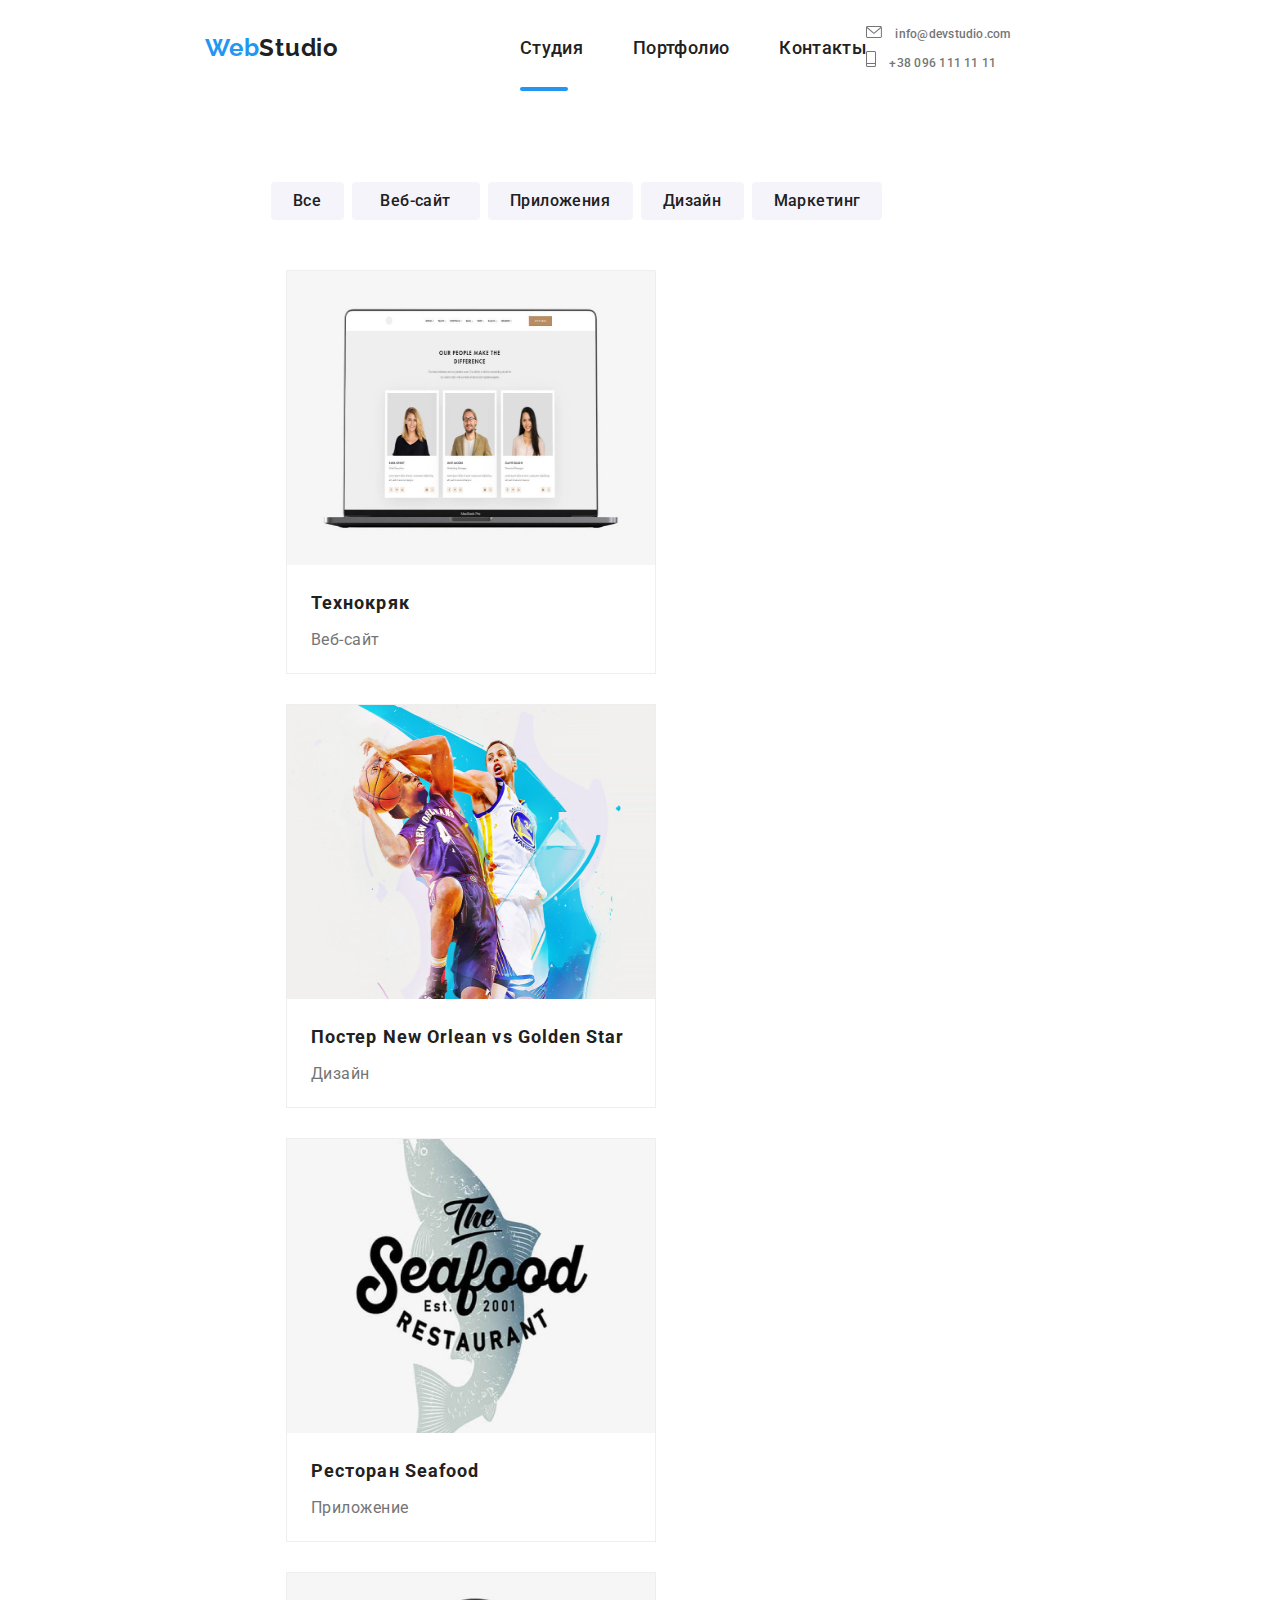
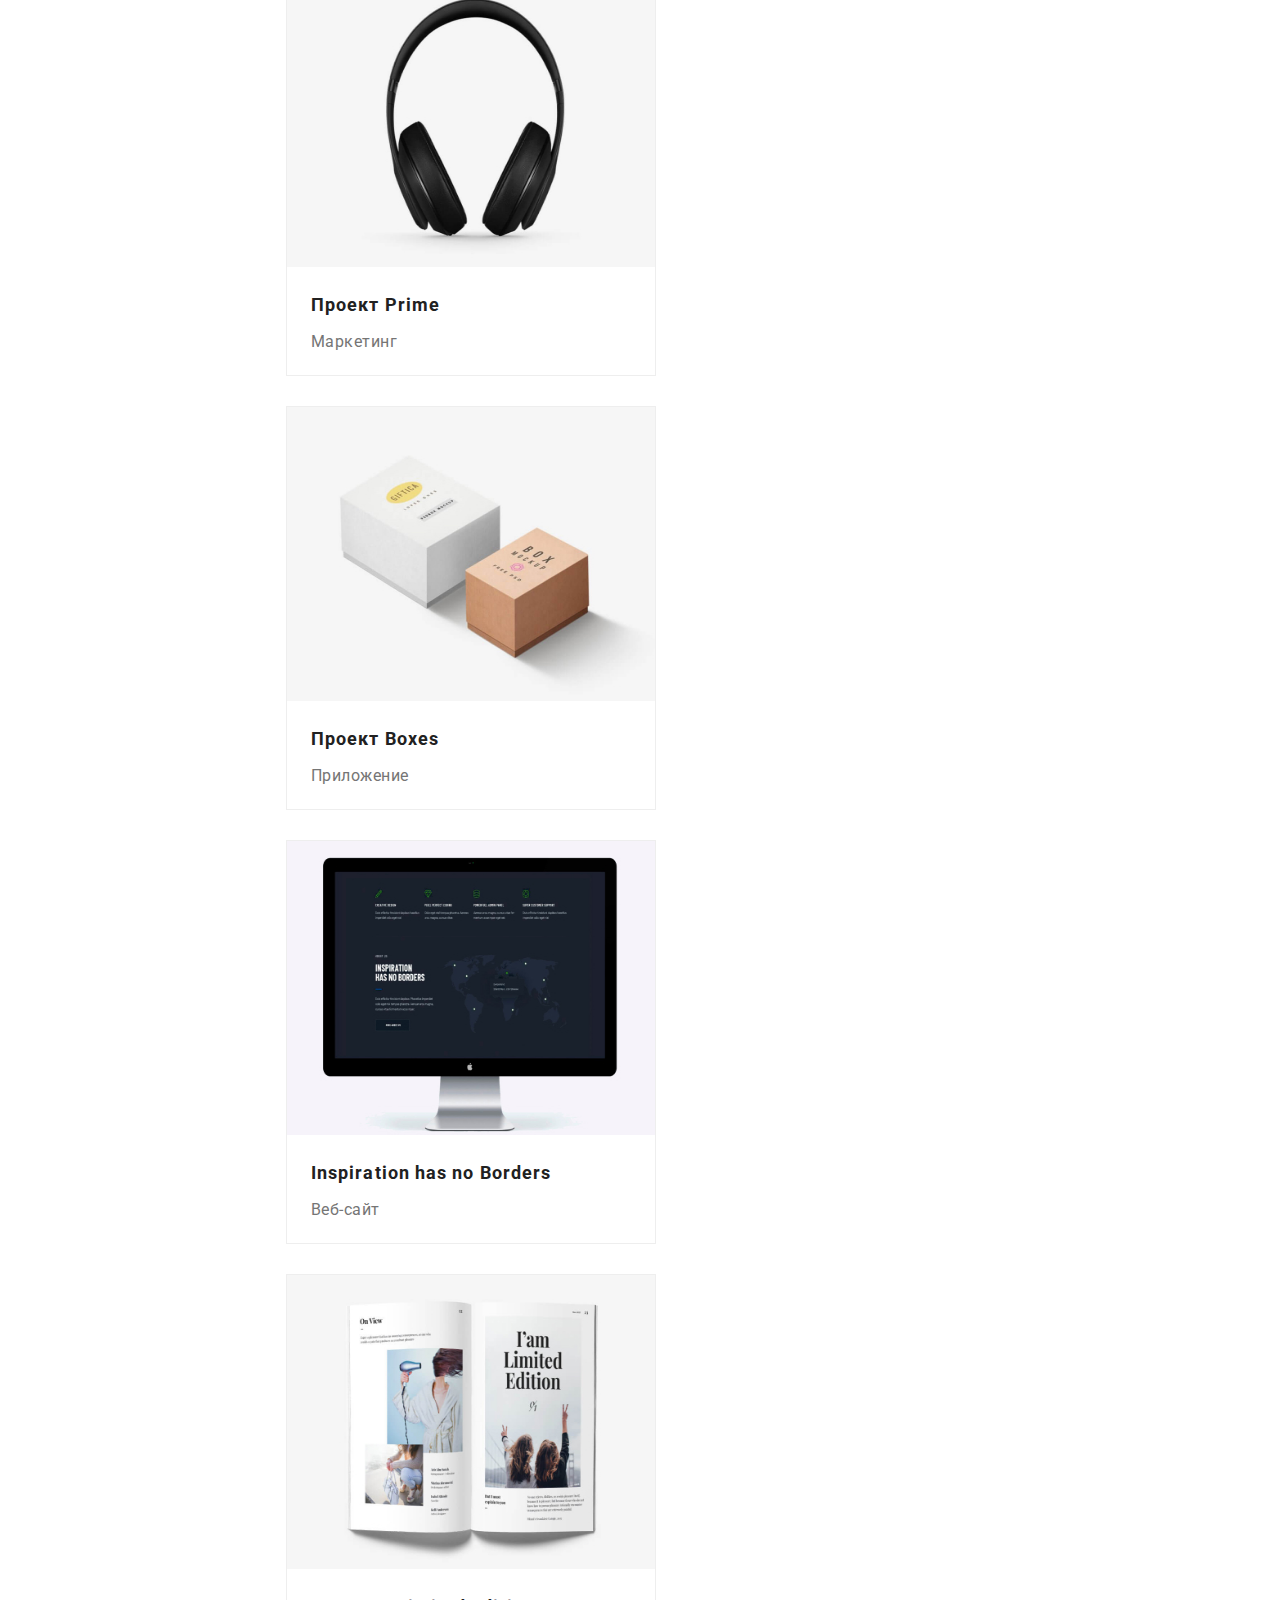
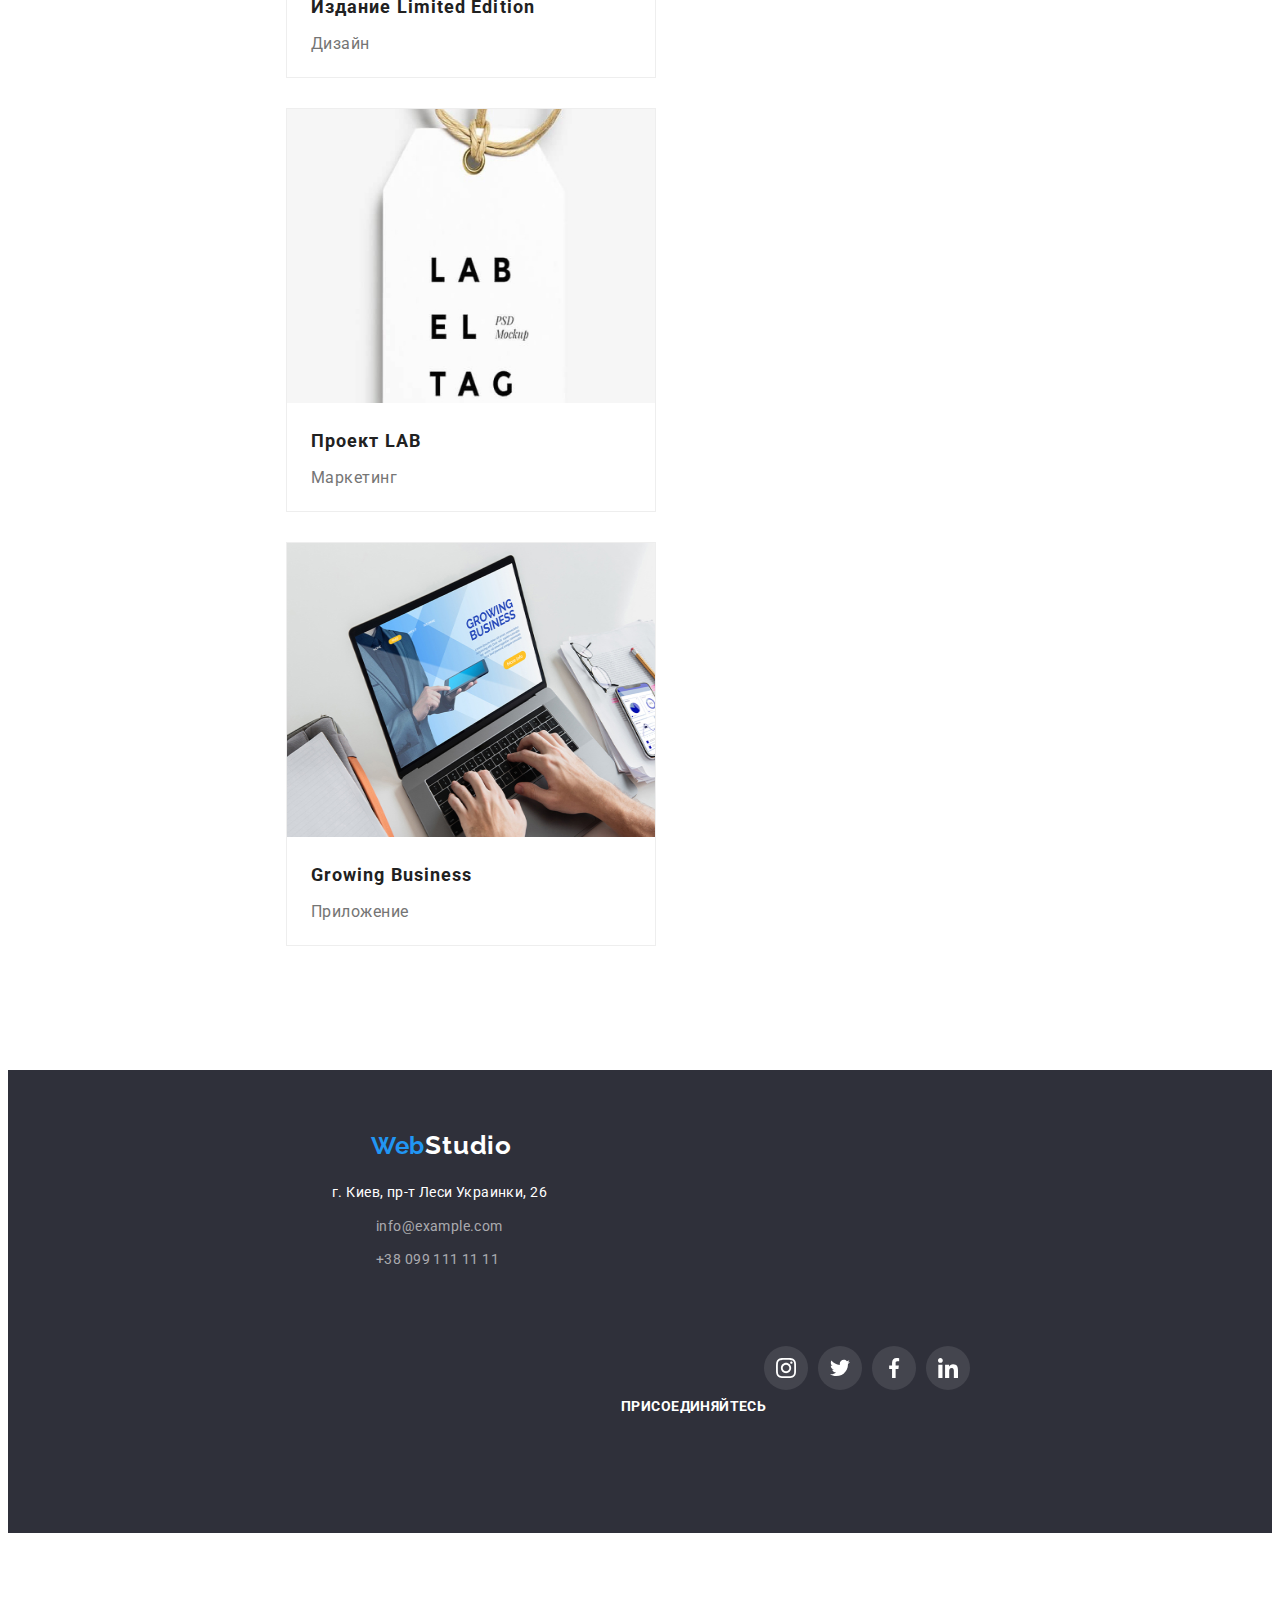
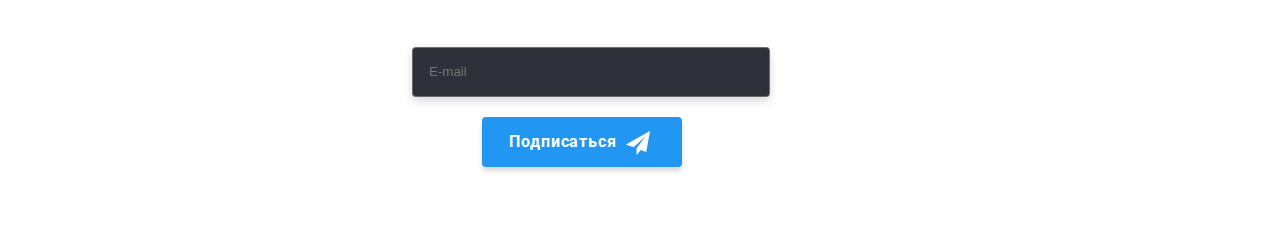
==== portfolio.html @ 917e3a29 "update" ====
<!DOCTYPE html>
<html lang="ru">

<head>
    <meta charset="UTF-8" />
    <meta name="viewport" content="width=device-width, initial-scale=1.0" />
    <link href="https://fonts.googleapis.com/css2?family=Raleway:wght@700&family=Roboto:wght@500&display=swap"
        rel="stylesheet" />
    <link rel="stylesheet" href="https://cdnjs.cloudflare.com/ajax/libs/modern-normalize/1.0.0/modern-normalize.min.css"
        integrity="sha512-ISS7cAi1PEhQ8jnbJpJZMd29NlhNj4AWYyLOSp2CE/CsHxTCu+r+t0D2yoJudVrd0/8fTVPUVDzY5Tvli75u/g=="
        crossorigin="anonymous" />
    <link rel="stylesheet" href="./sass/main.css" />
    <title>Portfolio</title>
</head>

<body>
   <header class="header">
        <div class="container">
            <nav class="navbar">

                
                    <button type="button"
                     class="menu-button"
                    aria-expanded="false"
                    aria-controls="menu-container"
                    data-menu-button>
                    <svg
                    width="40"
                    height="40"
                    aria-label="Переключатель мобильного меню">
               
                   
                        
                    
                        <use class="icon-cross" href='./img/svg/close-black.svg'></use>
                        <use class="icon-menu" href="./img/svg/burger.svg"></use>
                    </svg>
                    
                   
                </button>

                  <ul class="list webstudio">
                    <li class="item">
                        <a class="link-portfolio" href="index.html" lang="en"><span
                            class="webstudio-span">Web</span><span class="webstudio-span-studio">Studio</span></a>
                    </li>
                    
                </ul>

                <div class="menu-container" id="menu-container" data-menu>
                        <ul class="list portfolio-contacts">
                   
                       
                    
                    <li class="item"><a class="link-portfolio studio" href="">Студия</a></li>
                    <li class="item"><a class="link-portfolio portfolio-index" href="portfolio.html">Портфолио</a></li>
                    <li class="item"><a class="link-portfolio contact" href="">Контакты</a></li>
                   


                </ul>

                <ul class="list contacts">
                    <li class="item">
                       
                        <a class="link-mail" href="mailto:info@devstudio.com" lang="en">
                            <svg class="envelope">
                                <use href = "./img/svg/sprite.svg#envelope">
    
                                </use>
                            </svg>
                            info@devstudio.com</a>
                       
                       
                    </li>
                  
                    <li class="item">
                        
                        <a class="contacts-phone" href="tel:+380961111111">
                            <svg class="smartphone">
                                <use href = "./img/svg/sprite.svg#smartphone">
                                    </use>
                            </svg>
                            +38 096 111 11 11</a>
                        </li>
                </ul>
                </div>
               
               
                     
                
               
            </nav>
        </div>
    </header>
   

    <main>
   
            <ul class="list portfolio-buttons">
                <li class="button-item"><button class="button-items-all">Все</button></li>
                <li class="button-item"><button class="button-items-website">Веб-сайт</button></li>
                <li class="button-item"><button class="button-items-apps">Приложения</button></li>
                <li class="button-item"><button class="button-items-disign">Дизайн</button></li>
                <li class="button-item"><button class="button-items-marketing">Маркетинг</button></li>
            </ul>
      
        
        
   
<div class="card-container-portfolio">
    <div class="flex-container-portfolio">

<div class="card-portfolio">
    <div class="product-thumb">
         <img class="card-image-portfolio"
         srcset="./img/portfolio-img/mobile/450x294x1/img-24.jpg        480w,
                ./img/portfolio-img/mobile/450x294x2/img-25.jpg         480w,
                ./img/portfolio-img/tablet/354x294x1/img-32.jpg         768w,
                ./img/portfolio-img/tablet/354x294x2/img-33.jpg         768w,
                ./img/portfolio-img/desktop/370x294x1/img-24.jpg         1200w,
                ./img/portfolio-img/desktop/370x294x2/img-25.jpg         1200w,
                 "
                 src="img/portfolio-img/original/img-14.jpg"
         
                 alt="portfolio image"
                 sizes="(min-width:1200px) 15vw, (min-width:768px) 25vw,
                                   (min-width:480px) 50vw, 100vw" />

         <div class="transition-text">
             <p>
                 Технокряк это современная площадка распространения коронавируса. Компании используют эту платформу для цифрового шпионажа и атак на защищённые сервера конкурентов.
             </p>
         </div>
         </div>
    <div class="card-content-portfolio">
        <h3 class="features-title">Технокряк</h3>
        <p class="card-text" style="margin: 0;">Веб-сайт</p>
    </div>
    
    
   
</div>

<div class="card-portfolio">
    <div class="product-thumb">
        <img class="card-image-portfolio"
         srcset="./img/portfolio-img/mobile/450x294x1/img-26.jpg        480w,
                ./img/portfolio-img/mobile/450x294x2/img-27.jpg         480w,
                ./img/portfolio-img/tablet/354x294x1/img-34.jpg         768w,
                ./img/portfolio-img/tablet/354x294x2/img-35.jpg         768w,
                ./img/portfolio-img/desktop/370x294x1/img-26.jpg         1200w,
                ./img/portfolio-img/desktop/370x294x2/img-27.jpg         1200w,
                 "
                 src="img/portfolio-img/original/img-15.jpg"
         
                 alt="portfolio image"
                 sizes="(min-width:1200px) 15vw, (min-width:768px) 25vw,
                                   (min-width:480px) 50vw, 100vw" />

         <div class="transition-text">
             <p>
                 Технокряк это современная площадка распространения коронавируса. Компании используют эту платформу для цифрового шпионажа и атак на защищённые сервера конкурентов.
             </p>
         </div>
         </div>
    <div class="card-content-portfolio">
       
        <h3 class="features-title">Постер New Orlean vs Golden Star</h3>
        <p class="card-text" style="margin: 0;">Дизайн</p>
    </div>
    
</div>

<div class="card-portfolio">
     <div class="product-thumb">
         <img class="card-image-portfolio"
         srcset="./img/portfolio-img/mobile/450x294x1/img-28.jpg        480w,
                ./img/portfolio-img/mobile/450x294x2/img-29.jpg         480w,
                ./img/portfolio-img/tablet/354x294x1/img-36.jpg         768w,
                ./img/portfolio-img/tablet/354x294x2/img-37.jpg         768w,
                ./img/portfolio-img/desktop/370x294x1/img-28.jpg         1200w,
                ./img/portfolio-img/desktop/370x294x2/img-29.jpg         1200w,
                 "
                 src="img/portfolio-img/original/img-16.jpg"
         
                 alt="portfolio image"
                 sizes="(min-width:1200px) 15vw, (min-width:768px) 25vw,
                                   (min-width:480px) 50vw, 100vw" />

         <div class="transition-text">
             <p>
                 Технокряк это современная площадка распространения коронавируса. Компании используют эту платформу для цифрового шпионажа и атак на защищённые сервера конкурентов.
             </p>
         </div>
         </div>
    <div class="card-content-portfolio">
        <h3 class="features-title">Ресторан Seafood</h3>
        <p class="card-text" style="margin: 0;">Приложение</p>
    </div>
</div>

<div class="card-portfolio">
    <div class="product-thumb">
         <img class="card-image-portfolio"
         srcset="./img/portfolio-img/mobile/450x294x1/img-30.jpg        480w,
                ./img/portfolio-img/mobile/450x294x2/img-31.jpg         480w,
                ./img/portfolio-img/tablet/354x294x1/img-38.jpg         768w,
                ./img/portfolio-img/tablet/354x294x2/img-39.jpg         768w,
                ./img/portfolio-img/desktop/370x294x1/img-30.jpg         1200w,
                ./img/portfolio-img/desktop/370x294x2/img-31.jpg         1200w,
                 "
                 src="img/portfolio-img/original/img-17.jpg"
         
                 alt="portfolio image"
                 sizes="(min-width:1200px) 15vw, (min-width:768px) 25vw,
                                   (min-width:480px) 50vw, 100vw" />

         <div class="transition-text">
             <p>
                 Технокряк это современная площадка распространения коронавируса. Компании используют эту платформу для цифрового шпионажа и атак на защищённые сервера конкурентов.
             </p>
         </div>
         </div>
    <div class="card-content-portfolio">
        <h3 class="features-title">Проект Prime</h3>
        <p class="card-text" style="margin: 0;">Маркетинг</p>
    </div>
</div>

<div class="card-portfolio">
     <div class="product-thumb">
         <img class="card-image-portfolio"
         srcset="./img/portfolio-img/mobile/450x294x1/img-32.jpg        480w,
                ./img/portfolio-img/mobile/450x294x2/img-33.jpg         480w,
                ./img/portfolio-img/tablet/354x294x1/img-40.jpg         768w,
                ./img/portfolio-img/tablet/354x294x2/img-41.jpg         768w,
                ./img/portfolio-img/desktop/370x294x1/img-32.jpg         1200w,
                ./img/portfolio-img/desktop/370x294x2/img-33.jpg         1200w,
                 "
                 src="img/portfolio-img/original/img-18.jpg"
         
                 alt="portfolio image"
                 sizes="(min-width:1200px) 15vw, (min-width:768px) 25vw,
                                   (min-width:480px) 50vw, 100vw" />

         <div class="transition-text">
             <p>
                 Технокряк это современная площадка распространения коронавируса. Компании используют эту платформу для цифрового шпионажа и атак на защищённые сервера конкурентов.
             </p>
         </div>
         </div>
    <div class="card-content-portfolio">
        <h3 class="features-title">Проект Boxes</h3>
        <p class="card-text" style="margin: 0;">Приложение</p>
    </div>
</div>

<div class="card-portfolio">
    <div class="product-thumb">
         <img class="card-image-portfolio"
         srcset="./img/portfolio-img/mobile/450x294x1/img-34.jpg        480w,
                ./img/portfolio-img/mobile/450x294x2/img-35.jpg         480w,
                ./img/portfolio-img/tablet/354x294x1/img-42.jpg         768w,
                ./img/portfolio-img/tablet/354x294x2/img-43.jpg         768w,
                ./img/portfolio-img/desktop/370x294x1/img-34.jpg         1200w,
                ./img/portfolio-img/desktop/370x294x2/img-35.jpg         1200w,
                 "
                 src="img/portfolio-img/original/img-19.jpg"
         
                 alt="portfolio image"
                 sizes="(min-width:1200px) 15vw, (min-width:768px) 25vw,
                                   (min-width:480px) 50vw, 100vw" />

         <div class="transition-text">
             <p>
                 Технокряк это современная площадка распространения коронавируса. Компании используют эту платформу для цифрового шпионажа и атак на защищённые сервера конкурентов.
             </p>
         </div>
         </div>
    <div class="card-content-portfolio">
        <h3 class="features-title">Inspiration has no Borders</h3>
        <p class="card-text" style="margin: 0;">Веб-сайт</p>
    </div>
</div>

<div class="card-portfolio">
    <div class="product-thumb">
         <img class="card-image-portfolio"
         srcset="./img/portfolio-img/mobile/450x294x1/img-36.jpg        480w,
                ./img/portfolio-img/mobile/450x294x2/img-37.jpg         480w,
                ./img/portfolio-img/tablet/354x294x1/img-44.jpg         768w,
                ./img/portfolio-img/tablet/354x294x2/img-46.jpg         768w,
                ./img/portfolio-img/desktop/370x294x1/img-36.jpg         1200w,
                ./img/portfolio-img/desktop/370x294x2/img-37.jpg         1200w,
                 "
                 src="img/portfolio-img/original/img-20.jpg"
         
                 alt="portfolio image"
                 sizes="(min-width:1200px) 15vw, (min-width:768px) 25vw,
                                   (min-width:480px) 50vw, 100vw" />

         <div class="transition-text">
             <p>
                 Технокряк это современная площадка распространения коронавируса. Компании используют эту платформу для цифрового шпионажа и атак на защищённые сервера конкурентов.
             </p>
         </div>
         </div>
    <div class="card-content-portfolio">
        <h3 class="features-title">Издание Limited Edition</h3>
        <p class="card-text" style="margin: 0;">Дизайн</p>
    </div>
</div>

<div class="card-portfolio">
     <div class="product-thumb">
         <img class="card-image-portfolio"
         srcset="./img/portfolio-img/mobile/450x294x1/img-38.jpg        480w,
                ./img/portfolio-img/mobile/450x294x2/img-39.jpg         480w,
                ./img/portfolio-img/tablet/354x294x1/img-47.jpg         768w,
                ./img/portfolio-img/tablet/354x294x2/img-48.jpg         768w,
                ./img/portfolio-img/desktop/370x294x1/img-38.jpg         1200w,
                ./img/portfolio-img/desktop/370x294x2/img-39.jpg         1200w,
                 "
                 src="img/portfolio-img/original/img-21.jpg"
         
                 alt="portfolio image"
                 sizes="(min-width:1200px) 15vw, (min-width:768px) 25vw,
                                   (min-width:480px) 50vw, 100vw" />

         <div class="transition-text">
             <p>
                 Технокряк это современная площадка распространения коронавируса. Компании используют эту платформу для цифрового шпионажа и атак на защищённые сервера конкурентов.
             </p>
         </div>
         </div>
    <div class="card-content-portfolio">
        <h3 class="features-title">Проект LAB</h3>
        <p class="card-text" style="margin: 0;">Маркетинг</p>
    </div>
</div>

<div class="card-portfolio">
    <div class="product-thumb">
        <img class="card-image-portfolio"
         srcset="./img/portfolio-img/mobile/450x294x1/img-40.jpg        480w,
                ./img/portfolio-img/mobile/450x294x2/img-41.jpg         480w,
                ./img/portfolio-img/tablet/354x294x1/img-49.jpg         768w,
                ./img/portfolio-img/tablet/354x294x2/img-50.jpg         768w,
                ./img/portfolio-img/desktop/370x294x1/img-42.jpg         1200w,
                ./img/portfolio-img/desktop/370x294x2/img-43.jpg         1200w,
                 "
                 src="img/portfolio-img/original/img-22.jpg"
         
                 alt="portfolio image"
                 sizes="(min-width:1200px) 15vw, (min-width:768px) 25vw,
                                   (min-width:480px) 50vw, 100vw" />

         <div class="transition-text">
             <p>
                 Технокряк это современная площадка распространения коронавируса. Компании используют эту платформу для цифрового шпионажа и атак на защищённые сервера конкурентов.
             </p>
         </div>
         </div>
    <div class="card-content-portfolio">
        <h3 class="features-title">Growing Business</h3>
        <p class="card-text" style="margin: 0;">Приложение</p>
    </div>
</div>
<!-- закончился flex-container -->
</div>
<!-- ************************* -->
<!-- закончился card-container -->
</div>
<!-- ************************** -->
    </main>

        
      <section class="footer-section">
       
            <footer class="footer">
                <a class="footer-webstudio-link" href=""><span class="webstudio-span">Web</span><span
                        class="footer-webstudio-span-studio">Studio</span></a>
                <div class="adress">
                
                <address class="footer-address">
                    <div class="address-span">
                        <p>
                             г. Киев, пр-т Леси Украинки, 26 
                        </p>
                       
                    </div>
                    
                    <a class="address-contacts-mail" href="mailto:info@example.com">info@example.com</a>
                   
                    <a class="address-contacts-phone" href="tel:+380991111111">+38 099 111 11 11</a>
                </address>
                </div>
      
          
           <div class="join">
            <h4 class="footer-joinup-title">Присоединяйтесь</h4>
        
            <ul class="list social-networks">
                <li class="social-networks-item">
                    <a class="footer-networks-link" href="https://instagram.com" target="blank" rel="noopener noreferer" aria-label="Instagram">
                    <svg class="footer-networks-icons">
                        <use href = "./img/svg/sprite.svg#instagram"></use>
                    </svg>
                    </a>

                </li>
                <li class="social-networks-item">
                    <a class="footer-networks-link" href="https://twitter.com" target="blank" rel="noopener noreferer" aria-label="Twitter">
                    <svg class="footer-networks-icons">
                        <use href = "./img/svg/sprite.svg#twitter"></use>
                    </svg>
                    </a>
                </li>
                <li class="social-networks-item">
                    <a class="footer-networks-link" href="https://facebook.com" target="blank" rel="noopener noreferer" aria-label="Facebook">
                    <svg class="footer-networks-icons">
                        <use href = "./img/svg/sprite.svg#facebook"></use>
                    </svg>
                    </a>
                </li>
                <li class="social-networks-item">
                    <a class="footer-networks-link" href="https://linkedin.com" target="blank" rel="noopener noreferer" aria-label="linkedin">
                    <svg class="footer-networks-icons">
                        <use href = "./img/svg/sprite.svg#linkedin"></use>
                    </svg>
                    </a>
                </li>
            </ul>
           
        </div>

        <div class="telegram">
            <h4 class="footer-joinup-title telegram-title">Подпишитесь на рассылку</h4>
            <ul class="list social-networks telegram-links">
                <li class="telegram-networks-item">
                    <form class="telegram-form">
                        <label class="telegram__label">
                            <input class="footer-input" type="email" name="почта" placeholder="E-mail">

                        </label>

                         <button  class="telegram-button">
                             <span class="telegram-button-span">
                                 Подписаться
                             </span>
                          
                         
                           
                        </button>
                       
                    </form>
                    
                </li>
            </ul>

        </div>
            </footer>
       
    </section>
 <script src="./js/modal.js"></script>
     <script src="./js/menu.js"></script>

</body>

</html>
---- sass/main.css ----
@charset "UTF-8";
:root {
  --time: 250ms;
  --animate: cubic-bezier(0.4, 0, 0.2, 1);
}

/* осановные утилиты */
html {
  -webkit-box-sizing: border-box;
          box-sizing: border-box;
}

*,
*::before,
*::after {
  -webkit-box-sizing: inherit;
          box-sizing: inherit;
}

body.modal-open {
  overflow: hidden;
}

p {
  margin: 0;
  padding: 0;
}

img {
  display: inline-block;
  max-width: 100%;
  height: auto;
}

.list {
  list-style: none;
  padding: 0;
  margin: 0;
}

.header > .container {
  height: 80px;
}

.container {
  margin-left: auto;
  margin-right: auto;
  padding-right: 15px;
  padding-left: 15px;
  padding-bottom: 60px;
}

@media (min-width: 480px) {
  .container {
    width: 480px;
  }
}

@media (min-width: 768px) {
  .container {
    width: 768px;
  }
}

@media (min-width: 1200px) {
  .container {
    width: 1200px;
  }
}

/*/ здесь прописываем ховеры и фокусы /*/
.link-portfolio:hover {
  color: #2196f3;
  -webkit-transition: all 250ms, cubic-bezier(0.4, 0, 0.2, 1);
  transition: all 250ms, cubic-bezier(0.4, 0, 0.2, 1);
}

.link-portfolio:focus {
  color: #2196f3;
  -webkit-transition: all 250ms, cubic-bezier(0.4, 0, 0.2, 1);
  transition: all 250ms, cubic-bezier(0.4, 0, 0.2, 1);
}

.flex-container {
  -ms-flex-wrap: wrap;
      flex-wrap: wrap;
  display: -webkit-box;
  display: -ms-flexbox;
  display: flex;
}

@media (min-width: 480px) {
  .flex-container {
    width: 480px;
  }
}

@media (min-width: 768px) {
  .flex-container {
    width: 768px;
  }
}

@media (min-width: 1200px) {
  .flex-container {
    width: 1200px;
  }
}

@media (min-width: 480px) {
  .header {
    width: 480px;
  }
}

@media (min-width: 768px) {
  .header {
    width: 768px;
  }
}

@media (min-width: 1200px) {
  .header {
    width: 1200px;
  }
}

.button-items, .button-items-website, .button-items-all, .button-items-apps, .button-items-disign, .button-items-marketing {
  font-family: Roboto;
  font-style: normal;
  font-weight: 500;
  font-size: 16px;
  line-height: 26px;
  /* identical to box height, or 162% */
  text-align: center;
  letter-spacing: 0.03em;
  color: #212121;
}

.button-items-website:hover, .button-items-all:hover, .button-items-apps:hover, .button-items-disign:hover, .button-items-marketing:hover {
  background-color: #2196F3;
  color: white;
  -webkit-transition: all 250ms, cubic-bezier(0.4, 0, 0.2, 1);
  transition: all 250ms, cubic-bezier(0.4, 0, 0.2, 1);
}

.button-items, .button-items-website, .button-items-all, .button-items-apps, .button-items-disign, .button-items-marketing {
  padding: 6px 22px;
  min-width: 73px;
  border-radius: 4px;
  border: transparent;
  background-color: #F5F4FA;
  height: 38px;
}

.transition-text p {
  font-family: Roboto;
  font-style: normal;
  font-weight: normal;
  font-size: 18px;
  line-height: 28px;
  /* or 156% */
  letter-spacing: 0.03em;
  color: #FFFFFF;
}

.clients-title {
  font-family: Roboto;
  font-style: normal;
  font-weight: bold;
  font-size: 36px;
  line-height: 42px;
  text-align: center;
  letter-spacing: 0.03em;
  color: #212121;
}

.close, .icon-close, .icon-close:hover {
  background-size: contain;
  background-repeat: no-repeat;
  background-origin: border-box;
}

.product-thumb {
  position: relative;
  overflow: hidden;
}

/* .product-thumb:hover::before{
  opacity: 1;
} */
.product-thumb::before {
  display: inline-block;
  content: "";
  position: absolute;
  width: 100%;
  height: 100%;
  background-color: rgba(33, 150, 243, 0.9);
  opacity: 0;
  -webkit-transform: translateY(100%);
          transform: translateY(100%);
  -webkit-transition: -webkit-transform 250ms cubic-bezier(0.4, 0, 0.2, 1);
  transition: -webkit-transform 250ms cubic-bezier(0.4, 0, 0.2, 1);
  transition: transform 250ms cubic-bezier(0.4, 0, 0.2, 1);
  transition: transform 250ms cubic-bezier(0.4, 0, 0.2, 1), -webkit-transform 250ms cubic-bezier(0.4, 0, 0.2, 1);
}

.card-portfolio:hover .product-thumb::before {
  -webkit-transform: translateY(0);
          transform: translateY(0);
  opacity: 1;
  /* transition: transform 250ms cubic-bezier(0.4, 0, 0.2, 1); */
  -webkit-transition: -webkit-transform all var(--time, --animate);
  transition: -webkit-transform all var(--time, --animate);
  transition: transform all var(--time, --animate);
  transition: transform all var(--time, --animate), -webkit-transform all var(--time, --animate);
}

.transition-text {
  padding: 30px;
  position: absolute;
  top: 0;
  left: 0;
  width: 322px;
  height: 168px;
  opacity: 0;
  -webkit-transform: translateY(100%);
          transform: translateY(100%);
  -webkit-transition: -webkit-transform all var(--time, --animate);
  transition: -webkit-transform all var(--time, --animate);
  transition: transform all var(--time, --animate);
  transition: transform all var(--time, --animate), -webkit-transform all var(--time, --animate);
}

.card-portfolio:hover .transition-text {
  opacity: 1;
  -webkit-transform: translateY(0);
          transform: translateY(0);
  -webkit-transition: -webkit-transform 250ms cubic-bezier(0.4, 0, 0.2, 1);
  transition: -webkit-transform 250ms cubic-bezier(0.4, 0, 0.2, 1);
  transition: transform 250ms cubic-bezier(0.4, 0, 0.2, 1);
  transition: transform 250ms cubic-bezier(0.4, 0, 0.2, 1), -webkit-transform 250ms cubic-bezier(0.4, 0, 0.2, 1);
  -webkit-transition: all var(--time, --animate);
  transition: all var(--time, --animate);
}

/* анимация в индекс html */
.features-pictures {
  position: relative;
}

.pictures-transit {
  display: inline-block;
  position: absolute;
  bottom: 0;
  left: 0;
  width: 100%;
  height: 70px;
  background-color: rgba(47, 48, 58, 0.8);
}

.pictures-transit p {
  font-family: Roboto;
  font-style: normal;
  font-weight: bold;
  font-size: 14px;
  line-height: 16px;
  text-align: center;
  letter-spacing: 0.03em;
  text-transform: uppercase;
  margin: 27px 82px;
  color: #FFFFFF;
}

.link-portfolio {
  position: relative;
}

.link-portfolio::before {
  display: inline-block;
  content: "";
  position: absolute;
  bottom: 0;
  left: 0;
  width: 48px;
  height: 4px;
  background-color: #2196f3;
  border-radius: 2px;
  opacity: 0;
}

.studio::before {
  display: inline-block;
  content: "";
  position: absolute;
  bottom: 0;
  width: 48px;
  height: 4px;
  background-color: #2196f3;
  border-radius: 2px;
  opacity: 1;
}

@media (max-width: 767px) {
  .studio::before {
    left: 180px;
  }
}

.portfolio::before {
  display: inline-block;
  content: "";
  position: absolute;
  bottom: 0;
  left: 0;
  width: 78px;
  height: 4px;
  background-color: #2196f3;
  border-radius: 2px;
  opacity: 1;
}

.link-portfolio:hover::before {
  opacity: 1;
  -webkit-transition: all var(--time, --animate);
  transition: all var(--time, --animate);
}

.portfolio-index::before {
  display: inline-block;
  content: "";
  position: absolute;
  bottom: 0;
  left: 165px;
  width: 78px;
  height: 4px;
  background-color: #2196f3;
  border-radius: 2px;
  opacity: 0;
}

.portfolio-index:hover::before {
  opacity: 1;
  -webkit-transition: all var(--time, --animate);
  transition: all var(--time, --animate);
}

.contact::before {
  display: inline-block;
  content: "";
  position: absolute;
  bottom: 0;
  left: 170px;
  width: 68px;
  height: 4px;
  background-color: #2196f3;
  border-radius: 2px;
  opacity: 0;
}

.contact:hover::before {
  opacity: 1;
  -webkit-transition: all var(--time, --animate);
  transition: all var(--time, --animate);
}

.backdrop {
  position: absolute;
  top: 50%;
  left: 50%;
  -webkit-transform: translate(-50%, -50%);
          transform: translate(-50%, -50%);
  width: 1600px;
  height: 1024px;
  background: rgba(0, 0, 0, 0.2);
}

.backdrop.is-hidden {
  opacity: 0;
  pointer-events: none;
}

.modal {
  position: absolute;
  top: 50%;
  left: 50%;
  -webkit-transform: translate(-50%, -50%);
          transform: translate(-50%, -50%);
  width: 528px;
  height: 581px;
  background: #FFFFFF;
  -webkit-box-shadow: 0px 1px 3px rgba(0, 0, 0, 0.12), 0px 1px 1px rgba(0, 0, 0, 0.14), 0px 2px 1px rgba(0, 0, 0, 0.2);
          box-shadow: 0px 1px 3px rgba(0, 0, 0, 0.12), 0px 1px 1px rgba(0, 0, 0, 0.14), 0px 2px 1px rgba(0, 0, 0, 0.2);
  border-radius: 4px;
}

.close {
  position: absolute;
  top: 0;
  right: 0;
  border: 1px solid white;
  background-color: #fff;
  cursor: pointer;
  margin-top: 8px;
  margin-right: 8px;
}

.icon-close {
  position: relative;
  width: 30px;
  height: 30px;
  fill: white;
  background-color: white;
  border: 1px solid rgba(0, 0, 0, 0.1);
  border-radius: 50%;
}

.icon-close {
  background-image: url(../img/svg/modal-close-black.svg);
}

.icon-close:hover {
  background-image: url(../img/svg/modal-close-blue.svg);
}

.navbar {
  display: -webkit-box;
  display: -ms-flexbox;
  display: flex;
  -webkit-box-align: center;
      -ms-flex-align: center;
          align-items: center;
  -webkit-box-pack: center;
      -ms-flex-pack: center;
          justify-content: center;
  height: 80px;
}

.navbar-portfolio {
  display: -webkit-box;
  display: -ms-flexbox;
  display: flex;
  -webkit-box-align: center;
      -ms-flex-align: center;
          align-items: center;
  -webkit-box-pack: center;
      -ms-flex-pack: center;
          justify-content: center;
  height: 80px;
  border-bottom: 1px solid #ECECEC;
}

.webstudio {
  margin-right: 0;
}

@media (min-width: 1200px) {
  .webstudio {
    margin-right: 93px;
  }
}

.portfolio-contacts {
  padding: 0;
  margin: 0;
}

@media (max-width: 767px) {
  .portfolio-contacts {
    display: block;
  }
}

@media (min-width: 768px) {
  .portfolio-contacts {
    display: -webkit-box;
    display: -ms-flexbox;
    display: flex;
    margin-left: 88px;
  }
}

@media (min-width: 768px) {
  .portfolio-contacts .item:not(:last-child) {
    margin-right: 50px;
  }
}

.contacts {
  padding: 0;
  margin: 0;
}

.footer-webstudio-link {
  text-decoration: none;
  margin-top: 60px;
}

.webstudio-span {
  color: #2196f3;
  font-family: Raleway;
  font-style: normal;
  font-weight: bold;
  font-size: 26px;
  line-height: 1.2;
  /* identical to box height */
  letter-spacing: 0.03em;
}

@media (min-width: 768px) {
  .webstudio-span {
    font-size: 24px;
    line-height: 28px;
  }
}

.webstudio-span-studio {
  color: #212121;
  font-family: Raleway;
  font-style: normal;
  font-weight: 700;
  font-size: 26px;
  line-height: 1.2;
  /* identical to box height */
  letter-spacing: 0.03em;
}

@media (min-width: 768px) {
  .webstudio-span-studio {
    font-size: 24px;
    line-height: 28px;
  }
}

.footer-webstudio-span-studio {
  color: #ffffff;
  font-family: Raleway;
  font-style: normal;
  font-weight: 700;
  font-size: 26px;
  line-height: 1.2;
  /* identical to box height */
  letter-spacing: 0.03em;
}

.link-portfolio {
  display: block;
  color: #212121;
  text-decoration: none;
  font-family: Roboto;
  font-style: normal;
  font-weight: 500;
  font-size: 14px;
  line-height: 1.2;
  letter-spacing: 0.02em;
}

@media (min-width: 1200px) {
  .link-portfolio {
    padding-bottom: 32px;
    padding-top: 32px;
  }
}

@media (max-width: 767px) {
  .link-portfolio {
    padding-bottom: 12px;
    margin-bottom: 40px;
  }
}

@media (min-width: 768px) {
  .link-portfolio {
    padding-top: 32px;
    padding-bottom: 32px;
  }
}

@media (min-width: 480px) {
  .link-portfolio {
    font-size: 18px;
    line-height: 21,09px;
  }
}

@media (min-width: 480px) {
  .contacts {
    display: block;
  }
}

@media (min-width: 768px) {
  .contacts {
    display: block;
    margin-left: auto;
  }
}

/*/ теперь прописываю стили для телефона и мейла/*/
.link-mail {
  color: #757575;
  font-family: Roboto;
  font-style: normal;
  font-weight: 500;
  font-size: 14px;
  line-height: 1.2;
  letter-spacing: 0.02em;
  text-decoration: none;
  display: -webkit-box;
  display: -ms-flexbox;
  display: flex;
  -webkit-box-align: center;
      -ms-flex-align: center;
          align-items: center;
}

@media (min-width: 480px) {
  .link-mail {
    font-size: 12px;
    line-height: 14px;
    padding-top: 21px;
    margin-left: 0;
    display: block;
  }
}

@media (min-width: 768px) {
  .link-mail {
    font-size: 12px;
    line-height: 14px;
    padding-top: 21px;
    margin-left: 0;
    display: block;
  }
}

.envelope {
  width: 16px;
  height: 12px;
  fill: #757575;
  margin-right: 10px;
}

.link-mail:hover {
  color: #2196f3;
  -webkit-transition: all 250ms, cubic-bezier(0.4, 0, 0.2, 1);
  transition: all 250ms, cubic-bezier(0.4, 0, 0.2, 1);
}

.link-mail:hover .envelope,
.link-mail:focus .envelope {
  fill: #2196f3;
  -webkit-transition: all 250ms, cubic-bezier(0.4, 0, 0.2, 1);
  transition: all 250ms, cubic-bezier(0.4, 0, 0.2, 1);
}

.mail-envelope {
  -webkit-box-align: center;
      -ms-flex-align: center;
          align-items: center;
}

.contacts-phone {
  color: #757575;
  font-family: Roboto;
  font-style: normal;
  font-weight: 500;
  font-size: 14px;
  line-height: 1.2;
  letter-spacing: 0.02em;
  text-decoration: none;
  display: -webkit-box;
  display: -ms-flexbox;
  display: flex;
  -webkit-box-align: center;
      -ms-flex-align: center;
          align-items: center;
}

@media (min-width: 480px) {
  .contacts-phone {
    font-size: 12px;
    line-height: 14px;
    margin-top: 10px;
    margin-left: 0;
    margin-bottom: 21px;
    display: block;
  }
}

@media (min-width: 768px) {
  .contacts-phone {
    font-size: 12px;
    line-height: 14px;
    margin-top: 10px;
    margin-left: 0;
    margin-bottom: 21px;
    display: block;
  }
}

.smartphone {
  width: 10px;
  height: 16px;
  fill: #757575;
  margin-right: 10px;
}

.contacts-phone:hover {
  color: #2196f3;
  -webkit-transition: all 250ms, cubic-bezier(0.4, 0, 0.2, 1);
  transition: all 250ms, cubic-bezier(0.4, 0, 0.2, 1);
}

.contacts-phone:hover .smartphone,
.contacts-phone:focus .smartphone {
  fill: #2196f3;
  -webkit-transition: all 250ms, cubic-bezier(0.4, 0, 0.2, 1);
  transition: all 250ms, cubic-bezier(0.4, 0, 0.2, 1);
}

.header > .container {
  height: 80px;
}

.hero {
  background-color: #2f303a;
  height: 600px;
  margin-right: auto;
  margin-left: auto;
  /* padding-bottom: 91px;
  padding-top:91px; */
  text-align: center;
  padding-bottom: 94px;
}

@media (min-width: 480px) {
  .hero {
    width: 480px;
    height: 400px;
  }
}

@media (min-width: 768px) {
  .hero {
    width: 768px;
    height: 400px;
  }
}

@media (min-width: 1200px) {
  .hero {
    width: 1600px;
    height: 600px;
  }
}

.overlay {
  height: 600px;
  margin-left: auto;
  margin-right: auto;
  background-size: cover;
  background-repeat: no-repeat;
  background-position: center;
  background-image: -webkit-gradient(linear, left top, right top, from(rgba(47, 48, 58, 0.4)), to(rgba(47, 48, 58, 0.4))), url(../img/background/Img-23.jpg);
  background-image: linear-gradient(to right, rgba(47, 48, 58, 0.4), rgba(47, 48, 58, 0.4)), url(../img/background/Img-23.jpg);
}

@media (min-width: 480px) {
  .overlay {
    width: 480px;
  }
}

@media (min-width: 768px) {
  .overlay {
    width: 768px;
  }
}

@media (min-width: 1200px) {
  .overlay {
    width: 1600px;
  }
}

.hero-title {
  color: #ffffff;
  font-family: Roboto;
  font-style: normal;
  font-weight: 900;
  font-size: 26px;
  line-height: 42px;
  text-align: center;
  letter-spacing: 0.06em;
  text-transform: uppercase;
  /* горизонтальная геометрия */
  margin: 0;
  /*  телефон */
  /* таблетка*/
}

@media (min-width: 480px) {
  .hero-title {
    padding-top: 118px;
    padding-left: 60px;
    padding-right: 60px;
    padding-bottom: 30px;
  }
}

@media (min-width: 768px) {
  .hero-title {
    padding-top: 118px;
    padding-left: 204px;
    padding-right: 204px;
    padding-bottom: 30px;
    font-size: 26px;
    line-height: 42px;
  }
}

@media (min-width: 1200px) {
  .hero-title {
    padding-top: 200px;
    padding-left: 452px;
    padding-right: 452px;
    padding-bottom: 30px;
  }
}

.hero-link {
  color: #ffffff;
  background-color: #2196f3;
  font-family: Roboto;
  font-style: normal;
  font-weight: bold;
  font-size: 16px;
  line-height: 1.8;
  letter-spacing: 0.06em;
  text-decoration: none;
  border-radius: 4px;
  /* вертикальная геометрия 158пикселя */
  display: inline-block;
  -webkit-box-shadow: 0px 4px 4px rgba(0, 0, 0, 0.15);
          box-shadow: 0px 4px 4px rgba(0, 0, 0, 0.15);
}

button.hero-link {
  border: 4px solid #2196f3;
  cursor: pointer;
  width: 200px;
  height: 50px;
}

@media (min-width: 480px) {
  .features {
    width: 738px;
    height: 994px;
  }
}

@media (min-width: 768px) {
  .features {
    width: 768px;
    height: 507px;
  }
}

@media (min-width: 480px) {
  .clock {
    margin: 25px 190px;
  }
}

@media (min-width: 768px) {
  .clock {
    margin: 25px 142px;
  }
}

.tumb {
  height: 120px;
  background-color: #F5F4FA;
}

@media (min-width: 480px) {
  .tumb {
    width: 450px;
    height: 120px;
  }
}

@media (min-width: 768px) {
  .tumb {
    width: 354px;
    height: 120px;
  }
}

.flex-element h3 {
  color: #212121;
  font-family: Roboto;
  font-style: normal;
  font-weight: 700;
  font-size: 14px;
  letter-spacing: 0.03em;
  text-transform: uppercase;
  display: inline-block;
  width: 270px;
}

@media (min-width: 768px) {
  .flex-element h3 {
    display: -webkit-box;
    display: -ms-flexbox;
    display: flex;
    -ms-flex-wrap: wrap;
        flex-wrap: wrap;
  }
}

@media (min-width: 480px) {
  .flex-element h3 {
    margin-top: 30px;
    margin-bottom: 10px;
    margin-left: 105px;
    margin-right: 105px;
  }
}

.features-text {
  color: #757575;
  font-family: Roboto;
  font-style: normal;
  font-weight: 400;
  font-size: 14px;
  line-height: 24px;
  /* or 171% */
  letter-spacing: 0.03em;
  height: 75px;
}

@media (min-width: 480px) {
  .flex-element {
    width: 450px;
    height: 226px;
  }
}

@media (min-width: 768px) {
  .flex-element {
    width: 354px;
    height: 226px;
    margin: 15px;
  }
}

/* чем мы занимаемся */
@media (max-width: 1200px) {
  .what-are-we {
    display: none;
  }
}

.secondary-title {
  color: #212121;
  font-family: Roboto;
  font-style: normal;
  font-weight: bold;
  font-size: 36px;
  line-height: 42px;
  text-align: center;
  letter-spacing: 0.03em;
  margin-top: 94px;
  margin-bottom: 50px;
}

.pictures {
  display: -webkit-box;
  display: -ms-flexbox;
  display: flex;
}

.pictures-item {
  width: calc((100%-60)/3);
  margin-right: 30px;
}

/* НАША КОМАНДА */
.our-team {
  background-color: #f5f4fa;
}

@media (min-width: 480px) {
  .our-team {
    width: 450px;
    height: 2791px;
  }
}

@media (min-width: 768px) {
  .our-team {
    margin-top: 68px;
    width: 768px;
    height: 1285px;
  }
}

.team-title {
  font-family: Roboto;
  font-style: normal;
  font-weight: bold;
  font-size: 28px;
  line-height: 33px;
  text-align: center;
  letter-spacing: 0.03em;
  color: #212121;
}

@media (min-width: 480px) {
  .team-title {
    padding-left: 138px;
    padding-right: 138px;
  }
}

@media (min-width: 768px) {
  .team-title {
    margin-left: auto;
    margin-right: auto;
  }
}

@media (min-width: 480px) {
  .item-team {
    width: 450px;
    margin-bottom: 30px;
  }
}

@media (min-width: 768px) {
  .item-team {
    width: 50%;
    height: 536px;
  }
}

@media (min-width: 480px) {
  .item-team:nth-last-child(4n+1) {
    margin-bottom: 0;
  }
}

@media (min-width: 480px) {
  .team-list {
    display: block;
    -webkit-box-pack: justify;
        -ms-flex-pack: justify;
            justify-content: space-between;
    margin-bottom: 0;
    padding-bottom: 0;
  }
}

@media (min-width: 768px) {
  .team-list {
    display: -webkit-box;
    display: -ms-flexbox;
    display: flex;
    -ms-flex-wrap: wrap;
        flex-wrap: wrap;
  }
}

.card {
  overflow: hidden;
  border: transparent;
  -webkit-box-shadow: 0px 1px 3px rgba(0, 0, 0, 0.12), 0px 1px 1px rgba(0, 0, 0, 0.14), 0px 2px 1px rgba(0, 0, 0, 0.2);
          box-shadow: 0px 1px 3px rgba(0, 0, 0, 0.12), 0px 1px 1px rgba(0, 0, 0, 0.14), 0px 2px 1px rgba(0, 0, 0, 0.2);
  border-radius: 0px 0px 4px 4px;
}

@media (min-width: 480px) {
  .card {
    width: 450px;
    height: 622px;
  }
}

@media (min-width: 768px) {
  .card {
    width: 354px;
    height: 536px;
  }
}

.card-image {
  display: block;
}

@media (min-width: 480px) {
  .card-image {
    width: 450px;
    height: 460px;
  }
}

@media (min-width: 768px) {
  .card-image {
    width: 354px;
    height: 374px;
  }
}

.card-content {
  background: #FFFFFF;
  -webkit-box-sizing: border-box;
          box-sizing: border-box;
  border: transparent;
  border-radius: 0px 0px 4px 4px;
  -webkit-box-shadow: 0px 1px 3px rgba(0, 0, 0, 0.12), 0px 1px 1px rgba(0, 0, 0, 0.14), 0px 2px 1px rgba(0, 0, 0, 0.2);
          box-shadow: 0px 1px 3px rgba(0, 0, 0, 0.12), 0px 1px 1px rgba(0, 0, 0, 0.14), 0px 2px 1px rgba(0, 0, 0, 0.2);
}

@media (min-width: 480px) {
  .card-content {
    padding-left: 24px;
    padding-right: 24px;
    padding-top: 20px;
    padding-bottom: 30px;
    width: 450px;
    height: 162px;
  }
}

@media (min-width: 768px) {
  .card-content {
    width: 354px;
    height: 162px;
  }
}

.team-member {
  font-family: Roboto;
  font-style: normal;
  font-weight: 500;
  font-size: 16px;
  line-height: 19px;
  /* identical to box height */
  text-align: center;
  letter-spacing: 0.03em;
  color: #212121;
}

.team-text {
  font-family: Roboto;
  font-style: normal;
  font-weight: normal;
  font-size: 16px;
  line-height: 19px;
  /* identical to box height */
  text-align: center;
  letter-spacing: 0.03em;
  color: #757575;
}

.social-networks {
  display: -webkit-box;
  display: -ms-flexbox;
  display: flex;
  -webkit-box-pack: center;
      -ms-flex-pack: center;
          justify-content: center;
}

h4 {
  display: block;
}

.social-networks-item:not(:last-child) {
  margin-right: 10px;
}

.social-networks-item .social-networks-link {
  width: 44px;
  height: 44px;
  display: -webkit-box;
  display: -ms-flexbox;
  display: flex;
  -webkit-box-pack: center;
      -ms-flex-pack: center;
          justify-content: center;
  -webkit-box-align: center;
      -ms-flex-align: center;
          align-items: center;
  background-color: white;
  border-radius: 50%;
}

.social-networks-link:hover .social-networks-icons {
  fill: white;
  -webkit-transition: all 250ms, cubic-bezier(0.4, 0, 0.2, 1);
  transition: all 250ms, cubic-bezier(0.4, 0, 0.2, 1);
}

.social-networks-link:hover {
  background-color: #2196F3;
  -webkit-transition: all 250ms, cubic-bezier(0.4, 0, 0.2, 1);
  transition: all 250ms, cubic-bezier(0.4, 0, 0.2, 1);
}

.social-networks-icons {
  width: 20px;
  height: 20px;
  fill: #AFB1B8;
}

/* клиенты */
@media (min-width: 480px) {
  .client {
    width: 450px;
    height: 393px;
  }
}

.clients-title {
  padding-bottom: 50px;
  margin: 0;
}

.logo-clients-one {
  fill: #AFB1B8;
  width: 44.27px;
  height: 49.23px;
  margin-top: 20px;
  margin-bottom: 20px;
  margin-left: 63px;
  margin-right: 63px;
}

.logo-clients-two {
  fill: #AFB1B8;
  width: 40px;
  height: 50px;
  margin-top: 19px;
  margin-bottom: 19px;
  margin-left: 65px;
  margin-right: 65px;
}

.logo-clients-three {
  fill: #AFB1B8;
  width: 41px;
  height: 42.6px;
  margin-top: 24px;
  margin-bottom: 24px;
  margin-left: 65px;
  margin-right: 65px;
}

.logo-clients-four {
  fill: #AFB1B8;
  width: 79px;
  height: 42px;
  margin-top: 23px;
  margin-bottom: 23px;
  margin-left: 44px;
  margin-right: 44px;
}

.logo-clients-five {
  fill: #AFB1B8;
  width: 59px;
  height: 47px;
  margin-top: 22px;
  margin-bottom: 21px;
  margin-left: 56px;
  margin-right: 55px;
}

.logo-clients-six {
  fill: #AFB1B8;
  width: 88px;
  height: 45px;
  margin-top: 22px;
  margin-bottom: 22px;
  margin-left: 41px;
  margin-right: 40px;
}

.logo-clients:nth-last-child(6n+1) {
  margin-right: 0;
}

.list-element {
  /* outline: 1px solid green; */
}

.clients-link {
  display: -webkit-box;
  display: -ms-flexbox;
  display: flex;
  border: 1px solid #AFB1B8;
  border-radius: 4px;
}

@media (min-width: 480px) {
  .clients-link {
    width: 210;
    height: 90px;
    margin-right: 30px;
  }
}

.list-element:hover .logo {
  fill: #2196F3;
  -webkit-transition: all 250ms, cubic-bezier(0.4, 0, 0.2, 1);
  transition: all 250ms, cubic-bezier(0.4, 0, 0.2, 1);
}

.list-element:hover .clients-link {
  border-color: #2196F3;
  -webkit-transition: all 250ms, cubic-bezier(0.4, 0, 0.2, 1);
  transition: all 250ms, cubic-bezier(0.4, 0, 0.2, 1);
}

@media (min-width: 480px) {
  .list-element {
    width: 210px;
    margin-bottom: 30px;
  }
}

.list-element:nth-last-child(6n+1) {
  margin-right: 0;
}

.clients-container {
  display: -webkit-box;
  display: -ms-flexbox;
  display: flex;
  -ms-flex-wrap: wrap;
      flex-wrap: wrap;
  padding-bottom: 0;
  margin: 15px;
}

.footer-section {
  padding-top: 60px;
}

.footer-section {
  background-color: #2f303a;
  padding-top: 0;
  padding-bottom: 0;
}

@media (min-width: 480px) {
  .footer-section {
    height: 603px;
    padding-top: 60px;
  }
}

@media (min-width: 768px) {
  .footer-section {
    height: 463px;
    padding-top: 60px;
  }
}

.footer {
  margin-bottom: 0;
  margin-right: auto;
  margin-left: auto;
}

@media (min-width: 480px) {
  .footer {
    width: 480px;
    display: block;
    -webkit-box-orient: vertical;
    -webkit-box-direction: normal;
        -ms-flex-direction: column;
            flex-direction: column;
    -webkit-box-align: center;
        -ms-flex-align: center;
            align-items: center;
  }
}

@media (min-width: 768px) {
  .footer {
    width: 768px;
    height: 463px;
    display: block;
  }
}

.footer-portfolio {
  padding-top: 60px;
  margin-bottom: 0;
  margin-right: auto;
  margin-left: auto;
  display: -webkit-box;
  display: -ms-flexbox;
  display: flex;
}

@media (min-width: 480px) {
  .footer-portfolio {
    width: 480px;
  }
}

@media (min-width: 768px) {
  .footer-portfolio {
    width: 768px;
    height: 463px;
  }
}

.container-no-padding {
  padding-right: 15px;
  padding-left: 15px;
  margin-left: auto;
  margin-right: auto;
}

@media (min-width: 480px) {
  .container-no-padding {
    width: 480px;
  }
}

@media (min-width: 768px) {
  .container-no-padding {
    width: 768px;
    height: 463px;
  }
}

@media (min-width: 768px) {
  .address {
    display: block;
  }
}

.webstudio-link {
  color: #ffffff;
  text-decoration: none;
  display: inline-block;
  margin-bottom: 20px;
}

.address-span {
  display: block;
  color: #ffffff;
  font-family: Roboto;
  font-style: normal;
  font-weight: normal;
  font-size: 14px;
  line-height: 1.7;
  /* or 171% */
  letter-spacing: 0.03em;
}

.address-mail {
  color: rgba(255, 255, 255, 0.6);
  font-family: Roboto;
  font-style: normal;
  font-weight: normal;
  font-size: 14px;
  line-height: 1.7;
  /* or 171% */
  letter-spacing: 0.03em;
  color: rgba(255, 255, 255, 0.6);
}

.address-contacts-mail {
  font-family: Roboto;
  font-style: normal;
  font-weight: normal;
  font-size: 14px;
  line-height: 24px;
  /* or 171% */
  letter-spacing: 0.03em;
  color: rgba(255, 255, 255, 0.6);
  text-decoration: none;
  margin-bottom: 9px;
  display: block;
}

@media (min-width: 480px) {
  .address-contacts-mail {
    padding-left: 170px;
  }
}

@media (min-width: 768px) {
  .address-contacts-mail {
    padding-left: 120px;
  }
}

.address-contacts-phone {
  font-family: Roboto;
  font-style: normal;
  font-weight: normal;
  font-size: 14px;
  line-height: 24px;
  /* or 171% */
  letter-spacing: 0.03em;
  color: rgba(255, 255, 255, 0.6);
  text-decoration: none;
  display: block;
}

@media (min-width: 480px) {
  .address-contacts-phone {
    padding-left: 170px;
  }
}

@media (min-width: 768px) {
  .address-contacts-phone {
    padding-left: 120px;
  }
}

@media (min-width: 480px) {
  .footer-webstudio-link {
    padding-left: 163px;
    padding-right: 163px;
  }
}

@media (min-width: 768px) {
  .footer-webstudio-link {
    padding-left: 115px;
  }
}

@media (min-width: 480px) {
  .address-span p {
    padding-left: 124px;
    padding-right: 124px;
    padding-top: 20px;
  }
}

@media (min-width: 768px) {
  .address-span p {
    padding-left: 76px;
    padding-bottom: 9px;
  }
}

/* join */
@media (min-width: 480px) {
  .join {
    display: block;
  }
}

@media (min-width: 768px) {
  .join {
    width: 206px;
    height: 80px;
    padding-top: 55px;
    padding-left: 165px;
    display: -webkit-box;
    display: -ms-flexbox;
    display: flex;
    -ms-flex-item-align: start;
        align-self: flex-start;
  }
}

.social-networks {
  margin-top: 20px;
}

@media (min-width: 480px) {
  .social-networks {
    display: -webkit-box;
    display: -ms-flexbox;
    display: flex;
    -webkit-box-pack: center;
        -ms-flex-pack: center;
            justify-content: center;
    max-width: 100%;
  }
}

@media (min-width: 768px) {
  .social-networks {
    display: -webkit-box;
    display: -ms-flexbox;
    display: flex;
    -webkit-box-pack: center;
        -ms-flex-pack: center;
            justify-content: center;
    max-width: 100%;
    margin-left: 80px;
  }
}

.footer-joinup-title {
  color: white;
  margin-top: 12px;
  font-family: Roboto;
  font-style: normal;
  font-weight: bold;
  font-size: 14px;
  line-height: 16px;
  letter-spacing: 0.03em;
  text-transform: uppercase;
}

@media (min-width: 480px) {
  .footer-joinup-title {
    padding-left: 170px;
    padding-top: 60px;
  }
}

@media (min-width: 768px) {
  .footer-joinup-title {
    margin-left: 30px;
  }
}

.social-networks-item:not(:last-child) {
  margin-bottom: 10px;
}

.social-networks-item {
  margin-bottom: 0;
  display: -webkit-box;
  display: -ms-flexbox;
  display: flex;
  width: 44px;
  height: 44px;
  -webkit-box-align: center;
      -ms-flex-align: center;
          align-items: center;
  padding-bottom: 0;
}

.footer-networks-link {
  width: 44px;
  height: 44px;
  display: -webkit-box;
  display: -ms-flexbox;
  display: flex;
  -webkit-box-pack: center;
      -ms-flex-pack: center;
          justify-content: center;
  -webkit-box-align: center;
      -ms-flex-align: center;
          align-items: center;
  background-color: rgba(255, 255, 255, 0.1);
  border-radius: 50%;
}

.footer-networks-link:hover,
.footer-networks-link:focus {
  background-color: #2196F3;
  -webkit-transition: all 250ms, cubic-bezier(0.4, 0, 0.2, 1);
  transition: all 250ms, cubic-bezier(0.4, 0, 0.2, 1);
}

.footer-networks-icons {
  width: 20px;
  height: 20px;
  fill: #FFFFFF;
}

/* Рисуем футер блок-форму*/
@media (min-width: 480px) {
  .telegram {
    width: 450px;
    height: 156px;
  }
}

@media (min-width: 768px) {
  .telegram {
    width: 450px;
    height: 156px;
    -ms-flex-item-align: center;
        -ms-grid-row-align: center;
        align-self: center;
    margin-left: -200px;
    margin-top: 200px;
  }
}

@media (min-width: 1200px) {
  .telegram {
    margin-left: 93px;
    width: 570px;
    height: 86px;
  }
}

.telegram-links {
  margin: 0;
  padding: 0;
  width: 0;
  margin-left: 20px;
  margin-top: 20px;
}

.footer-telegram {
  width: 200px;
  height: 50px;
}

.footer-telegram {
  position: relative;
}

.icon-send {
  position: absolute;
  top: 0;
  right: 0;
  width: 24px;
  height: 24px;
  background-color: #ff0022;
  fill: #ffffff;
  margin-right: 28px;
  margin-top: 13px;
  margin-bottom: 13px;
}

.footer-input {
  background-color: #2f303a;
  border: 1px solid rgba(255, 255, 255, 0.3);
  -webkit-box-sizing: border-box;
          box-sizing: border-box;
  -webkit-filter: drop-shadow(0px 4px 4px rgba(0, 0, 0, 0.15));
          filter: drop-shadow(0px 4px 4px rgba(0, 0, 0, 0.15));
  border-radius: 4px;
  margin-right: 12px;
  width: 358px;
  height: 50px;
  padding-top: 15px;
  padding-left: 16px;
  padding-bottom: 15px;
  color: pink;
  margin-left: -15px;
}

@media (min-width: 480px) {
  .telegram-title {
    padding-left: 130px;
  }
}

@media (min-width: 768px) {
  .telegram-title {
    padding-left: 40px;
  }
}

.telegram-items {
  width: 570px;
}

.checkbox-link {
  color: #2196f3;
}

.telegram-networks-item {
  margin-bottom: 0;
  width: 44px;
}

@media (min-width: 768px) {
  .telegram-networks-item {
    display: block;
  }
}

@media (min-width: 1200px) {
  .telegram-networks-item {
    display: -webkit-box;
    display: -ms-flexbox;
    display: flex;
    -ms-flex-wrap: wrap;
        flex-wrap: wrap;
    -webkit-box-align: center;
        -ms-flex-align: center;
            align-items: center;
    padding-bottom: 0;
  }
}

@media (min-width: 480px) {
  .telegram-form {
    display: -webkit-inline-box;
    display: -ms-inline-flexbox;
    display: inline-flex;
    -ms-flex-wrap: wrap;
        flex-wrap: wrap;
    padding-left: 80px;
  }
}

@media (min-width: 768px) {
  .telegram-form {
    display: block;
  }
}

@media (min-width: 1200px) {
  .telegram-form {
    display: -webkit-box;
    display: -ms-flexbox;
    display: flex;
  }
}

.telegram-button {
  color: #ffffff;
  background-color: #2196f3;
  font-family: Roboto;
  font-style: normal;
  font-weight: bold;
  font-size: 16px;
  line-height: 1.8;
  letter-spacing: 0.06em;
  text-decoration: none;
  border-radius: 4px;
  /* вертикальная геометрия 158пикселя */
  display: inline-block;
  -webkit-box-shadow: 0px 4px 4px rgba(0, 0, 0, 0.15);
          box-shadow: 0px 4px 4px rgba(0, 0, 0, 0.15);
  width: 200px;
  height: 50px;
  border: 4px solid #2196f3;
  cursor: pointer;
  position: relative;
}

@media (min-width: 480px) {
  .telegram-button {
    margin-left: 70px;
    margin-top: 20px;
  }
}

@media (min-width: 768px) {
  .telegram-button {
    margin-left: 55px;
    margin-top: 20px;
    margin-bottom: 60px;
  }
}

.telegram-button::after {
  content: "";
  position: absolute;
  top: 0;
  right: 0;
  display: inline-block;
  width: 24px;
  height: 24px;
  margin-right: 28px;
  margin-top: 10px;
  background-image: url(../img/svg/telegram.svg);
}

.telegram-button-span {
  margin-top: 10px;
  margin-bottom: 10px;
  margin-left: -28px;
  margin-right: 10px;
}

.link-portfolio:hover {
  color: #2196f3;
  -webkit-transition: -webkit-transform all var(--time, --animate);
  transition: -webkit-transform all var(--time, --animate);
  transition: transform all var(--time, --animate);
  transition: transform all var(--time, --animate), -webkit-transform all var(--time, --animate);
}

.link-portfolio:focus {
  color: #2196f3;
  -webkit-transition: all var(--time, --animate);
  transition: all var(--time, --animate);
}

.item-portfolio-features .link-portfolio-features {
  margin-right: 8px;
}

.portfolio-features .item-portfolio-features:last-child {
  margin-right: 0;
}

.portfolio-features {
  display: -webkit-box;
  display: -ms-flexbox;
  display: flex;
  -webkit-box-align: center;
      -ms-flex-align: center;
          align-items: center;
}

.link-portfolio-features {
  display: block;
  padding-top: 32px;
  padding-bottom: 32px;
  color: #212121;
  text-decoration: none;
  font-family: Roboto;
  font-style: normal;
  font-weight: 500;
  font-size: 14px;
  line-height: 1.2;
  letter-spacing: 0.02em;
  min-width: 84px;
  min-height: 26px;
}

.item-portfolio-features {
  background: #F5F4FA;
  border-radius: 4px;
}

.portfolio-buttons {
  display: -webkit-box;
  display: -ms-flexbox;
  display: flex;
  -webkit-box-pack: center;
      -ms-flex-pack: center;
          justify-content: center;
  margin-bottom: 50px;
  margin-top: 94px;
}

@media (min-width: 480px) {
  .portfolio-buttons {
    display: -webkit-box;
    display: -ms-flexbox;
    display: flex;
    -ms-flex-wrap: wrap;
        flex-wrap: wrap;
  }
}

.button-item {
  margin-right: 8px;
  cursor: pointer;
}

.button-items-website {
  width: 128px;
}

.button-items-all {
  width: 73px;
}

.button-items-apps {
  width: 145px;
}

.button-items-disign {
  width: 103px;
}

.button-items-marketing {
  width: 130px;
}

@media (min-width: 480px) {
  .button-items-marketing {
    margin-right: 120px;
  }
}

/* картинки */
.card-container-portfolio {
  margin-bottom: 94px;
}

@media (min-width: 480px) {
  .card-container-portfolio {
    width: 480px;
    margin-left: auto;
    margin-right: auto;
    padding-left: 15px;
    padding-right: 15px;
  }
}

@media (min-width: 768px) {
  .card-container-portfolio {
    width: 768px;
    margin-left: auto;
    margin-right: auto;
    padding-left: 15px;
    padding-right: 15px;
  }
}

.flex-container-portfolio {
  display: -webkit-box;
  display: -ms-flexbox;
  display: flex;
  -ms-flex-wrap: wrap;
      flex-wrap: wrap;
  width: 1200px;
  padding-left: 15px;
  padding-right: 15px;
}

@media (min-width: 480px) {
  .flex-container-portfolio {
    width: 480px;
  }
}

@media (min-width: 768px) {
  .flex-container-portfolio {
    width: 768px;
  }
}

.card-portfolio {
  overflow: hidden;
  border: 1px solid #EEEEEE;
}

@media (min-width: 480px) {
  .card-portfolio {
    width: 450px;
    height: 404px;
    margin-bottom: 30px;
  }
}

@media (min-width: 768px) {
  .card-portfolio {
    width: 354px;
    height: 404px;
    margin-right: 15px;
  }
}

@media (min-width: 1200px) {
  .card-portfolio {
    width: 370px;
    height: 404px;
    margin-right: 30px;
    margin-bottom: 30px;
  }
}

.card-portfolio:nth-last-child(-n+3) {
  margin-bottom: 30px;
}

@media (min-width: 480px) {
  .card-portfolio:nth-last-child(-n+3) {
    margin-bottom: 0;
  }
}

@media (min-width: 768px) {
  .card-portfolio:nth-last-child(-n+3) {
    margin-bottom: 30px;
  }
}

.card-portfolio:nth-last-child(3n+1) {
  margin-right: 15px;
}

@media (min-width: 480px) {
  .card-portfolio:nth-last-child(3n+1) {
    margin-right: 0;
  }
}

@media (min-width: 768px) {
  .card-portfolio:nth-last-child(3n+1) {
    margin-right: 15px;
  }
}

.card-image-portfolio {
  display: block;
}

@media (min-width: 480px) {
  .card-image-portfolio {
    margin-right: 0;
    width: 450px;
    height: 294px;
  }
}

.card-content-portfolio {
  background: #FFFFFF;
  -webkit-box-sizing: border-box;
          box-sizing: border-box;
}

.features-title {
  font-family: Roboto;
  font-style: normal;
  font-weight: bold;
  font-size: 18px;
  line-height: 36px;
  /* identical to box height, or 200% */
  letter-spacing: 0.06em;
  color: #212121;
  margin-bottom: 4px;
  margin-top: 20px;
  margin-left: 24px;
}

.card-text {
  font-family: Roboto;
  font-style: normal;
  font-weight: normal;
  font-size: 16px;
  line-height: 30px;
  /* identical to box height, or 187% */
  letter-spacing: 0.03em;
  color: #757575;
  padding-left: 24px;
  margin-top: 50px;
  margin-bottom: 20px;
}

.card-portfolio:hover,
.card-portfolio:focus {
  cursor: pointer;
  border: 1px solid #EEEEEE;
  -webkit-box-sizing: border-box;
          box-sizing: border-box;
  -webkit-box-shadow: 0px 1px 1px rgba(0, 0, 0, 0.12), 0px 4px 4px rgba(0, 0, 0, 0.06), 1px 4px 6px rgba(0, 0, 0, 0.16);
          box-shadow: 0px 1px 1px rgba(0, 0, 0, 0.12), 0px 4px 4px rgba(0, 0, 0, 0.06), 1px 4px 6px rgba(0, 0, 0, 0.16);
  -webkit-transition: all var(--time, --animate);
  transition: all var(--time, --animate);
}

/* ДЗ НОМЕР 6 РИСУЕМ ФОРМУ */
textarea {
  resize: none;
  position: relative;
  border: 1px solid rgba(33, 33, 33, 0.2);
  -webkit-box-sizing: border-box;
          box-sizing: border-box;
  border-radius: 4px;
}

.textarea-span {
  position: absolute;
  top: 250px;
  left: 40px;
  font-family: Roboto;
  font-style: normal;
  font-weight: normal;
  font-size: 12px;
  line-height: 14px;
  letter-spacing: 0.01em;
  color: #757575;
}

.form {
  width: 528px;
  height: 581px;
  margin-right: auto;
  margin-left: auto;
  padding-top: 40px;
  padding-left: 40px;
  padding-right: 40px;
  padding-bottom: 40px;
}

.form-label-span {
  position: absolute;
  top: 0;
  left: 0;
}

.form-title {
  display: inline-block;
  font-family: Roboto;
  font-style: normal;
  font-weight: bold;
  font-size: 20px;
  line-height: 23px;
  text-align: center;
  letter-spacing: 0.03em;
  color: #212121;
  margin-bottom: 22px;
  width: 448px;
  height: 23px;
}

.form-field {
  display: -webkit-box;
  display: -ms-flexbox;
  display: flex;
  -webkit-box-orient: vertical;
  -webkit-box-direction: normal;
      -ms-flex-direction: column;
          flex-direction: column;
  margin-bottom: 10px;
}

.form-field input {
  padding: 0;
  margin: 0;
  border: 1px solid rgba(33, 33, 33, 0.2);
  -webkit-box-sizing: border-box;
          box-sizing: border-box;
  border-radius: 4px;
  padding-left: 42px;
  width: 448px;
  height: 40px;
  cursor: pointer;
}

.form-field ~ input:focus {
  border-color: #2196f3;
}

.form-field label {
  margin-bottom: 4px;
}

.form-field input::-webkit-input-placeholder {
  font-family: Roboto;
  font-style: normal;
  font-weight: normal;
  font-size: 12px;
  line-height: 14px;
  letter-spacing: 0.01em;
  color: rgba(117, 117, 117, 0.5);
}

.form-field input:-ms-input-placeholder {
  font-family: Roboto;
  font-style: normal;
  font-weight: normal;
  font-size: 12px;
  line-height: 14px;
  letter-spacing: 0.01em;
  color: rgba(117, 117, 117, 0.5);
}

.form-field input::-ms-input-placeholder {
  font-family: Roboto;
  font-style: normal;
  font-weight: normal;
  font-size: 12px;
  line-height: 14px;
  letter-spacing: 0.01em;
  color: rgba(117, 117, 117, 0.5);
}

.form-field input::placeholder {
  font-family: Roboto;
  font-style: normal;
  font-weight: normal;
  font-size: 12px;
  line-height: 14px;
  letter-spacing: 0.01em;
  color: rgba(117, 117, 117, 0.5);
}

/* рисуем checkbox */
.checkbox {
  -webkit-appearance: none;
     -moz-appearance: none;
          appearance: none;
  position: absolute;
  width: 1px;
  height: 1px;
  margin: -1px;
  border: 1px solid black;
  padding: 0;
  clip: rect(0 0 0 0);
  overflow: hidden;
  color: brown;
}

.checkbox-label {
  font-family: Roboto;
  font-style: normal;
  font-weight: normal;
  font-size: 14px;
  line-height: 24px;
  /* identical to box height, or 171% */
  letter-spacing: 0.03em;
  color: #757575;
  display: -webkit-box;
  display: -ms-flexbox;
  display: flex;
  -webkit-box-align: center;
      -ms-flex-align: center;
          align-items: center;
  padding-bottom: 30px;
  position: relative;
}

.icon-check {
  margin-left: 5px;
}

.checkbox {
  -webkit-appearance: none;
     -moz-appearance: none;
          appearance: none;
  position: relative;
  display: inline-block;
  border: 1px solid #212121;
  border-radius: 2px;
  width: 16px;
  height: 15px;
}

.checkbox:checked {
  background-image: url(../img/svg/check.svg);
  background-color: #2196f3;
  background-size: contain;
  background-origin: border-box;
  border: transparent;
}

.option {
  display: -webkit-box;
  display: -ms-flexbox;
  display: flex;
  -webkit-box-align: center;
      -ms-flex-align: center;
          align-items: center;
}

.comment {
  padding: 12px 16px;
  font-family: Roboto;
  font-style: normal;
  font-weight: normal;
  font-size: 12px;
  line-height: 14px;
  letter-spacing: 0.01em;
  color: rgba(117, 117, 117, 0.5);
  width: 448px;
  height: 120px;
  color: black;
}

.form-field {
  position: relative;
  margin-bottom: 20px;
  display: block;
}

.form-label {
  position: absolute;
  top: 50%;
  left: 20px;
  -webkit-transform: translateY(-50%);
          transform: translateY(-50%);
  font-family: Roboto;
  font-style: normal;
  font-weight: normal;
  font-size: 12px;
  line-height: 14px;
  /* identical to box height */
  letter-spacing: 0.01em;
  color: #757575;
  -webkit-transition: all 250ms, cubic-bezier(0.4, 0, 0.2, 1);
  transition: all 250ms, cubic-bezier(0.4, 0, 0.2, 1);
}

.form-person {
  position: absolute;
  top: 50%;
  left: 0;
  -webkit-transform: translateY(-50%);
          transform: translateY(-50%);
  width: 18px;
  height: 18px;
  fill: black;
  margin-left: 14px;
}

.form-person-span {
  position: absolute;
  top: 50%;
  left: 0;
  -webkit-transform: translateY(-50%);
          transform: translateY(-50%);
  width: 18px;
  height: 18px;
}

.form-field:focus-within > .form-person-span > .form-person {
  fill: #2196f3;
}

.form-field:focus-within > .form-input {
  border: 1px solid #2196F3;
}

.form-label {
  position: absolute;
  top: -10px;
  left: 0;
}

.form-field {
  position: relative;
}

.form-btn {
  display: -webkit-box;
  display: -ms-flexbox;
  display: flex;
  margin-left: auto;
  margin-right: auto;
  width: 200px;
  height: 50px;
  padding-left: 50px;
  padding-top: 7px;
  color: #ffffff;
  background-color: #2196f3;
  font-family: Roboto;
  font-style: normal;
  font-weight: bold;
  font-size: 16px;
  line-height: 1.8;
  letter-spacing: 0.06em;
  text-decoration: none;
  border-radius: 4px;
  /* вертикальная геометрия 158пикселя */
  -webkit-box-shadow: 0px 4px 4px rgba(0, 0, 0, 0.15);
          box-shadow: 0px 4px 4px rgba(0, 0, 0, 0.15);
  border: 4px solid #2196f3;
  cursor: pointer;
}

.contract-text {
  font-style: normal;
  font-weight: normal;
  font-size: 14px;
  line-height: 1.17;
  letter-spacing: 0.03em;
}

.backdrop.menu {
  position: fixed;
  top: 0;
  left: 0;
  width: 100%;
  height: 100%;
  background-color: rgba(0, 0, 0, 0.3);
  padding: 50px 30px;
  overflow-y: scroll;
}

.backdrop.is-hidden {
  display: none;
}

/*.modal{
    padding: 20px;
    background-color: #fff;

    @media (min-width:480px) {
        position: absolute;
        top: 50%;
        left: 50%;
        transform: translate(-50%, -50%);
    }
    max-width: 500px;
    width: 100%;
} */
.menu-button {
  z-index: auto;
  display: -webkit-inline-box;
  display: -ms-inline-flexbox;
  display: inline-flex;
  margin: 0;
  padding: 0;
  border: none;
  background-color: transparent;
  outline: 2px solid blue;
  position: absolute;
  top: 10px;
  right: -20px;
}

@media screen and (min-width: 768px) {
  .menu-button {
    display: none;
  }
}

.menu-button .icon-cross {
  display: none;
}

.menu-button.is-open .icon-cross {
  display: block;
}

.menu-button.is-open .icon-menu {
  display: none;
}

@media (max-width: 767px) {
  .header {
    position: relative;
  }
}

@media (max-width: 767px) {
  .header .navbar {
    position: relative;
    display: -webkit-box;
    display: -ms-flexbox;
    display: flex;
    -webkit-box-align: center;
        -ms-flex-align: center;
            align-items: center;
    -webkit-box-pack: justify;
        -ms-flex-pack: justify;
            justify-content: space-between;
    min-height: 80px;
  }
}

@media (max-width: 767px) {
  .menu-container {
    display: none;
  }
  .menu-container.is-open {
    display: block;
    position: absolute;
    top: 20px;
    left: 0;
    width: 100%;
    height: 453px;
    width: 480px;
    background: #FFFFFF;
    -webkit-box-shadow: 0px 4px 8px rgba(0, 0, 0, 0.04), 0px 2px 4px rgba(0, 0, 0, 0.08), 0px 1px 3px rgba(0, 0, 0, 0.16);
            box-shadow: 0px 4px 8px rgba(0, 0, 0, 0.04), 0px 2px 4px rgba(0, 0, 0, 0.08), 0px 1px 3px rgba(0, 0, 0, 0.16);
    padding: 20px;
    text-align: center;
    font-size: 20px;
  }
}

@media screen and (min-width: 768px) {
  .menu-container {
    display: -webkit-box;
    display: -ms-flexbox;
    display: flex;
  }
}
/*# sourceMappingURL=main.css.map */
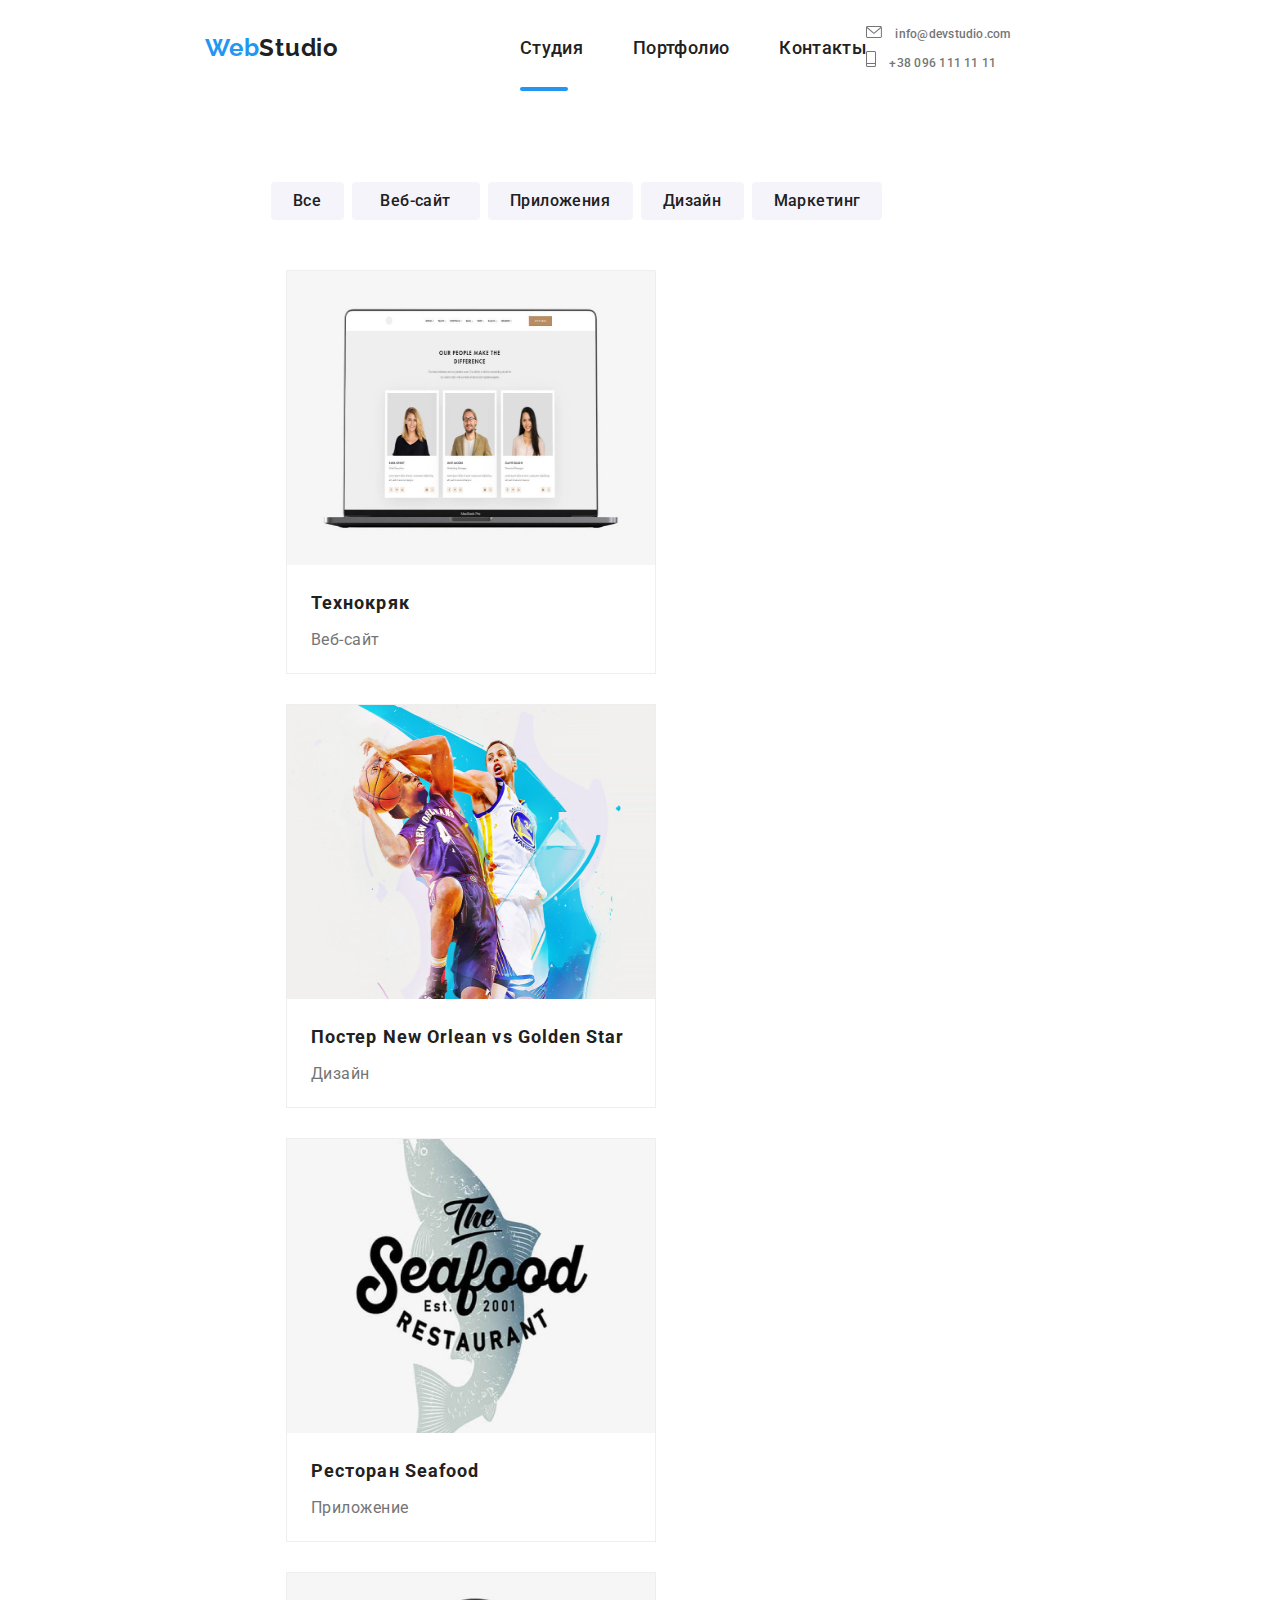
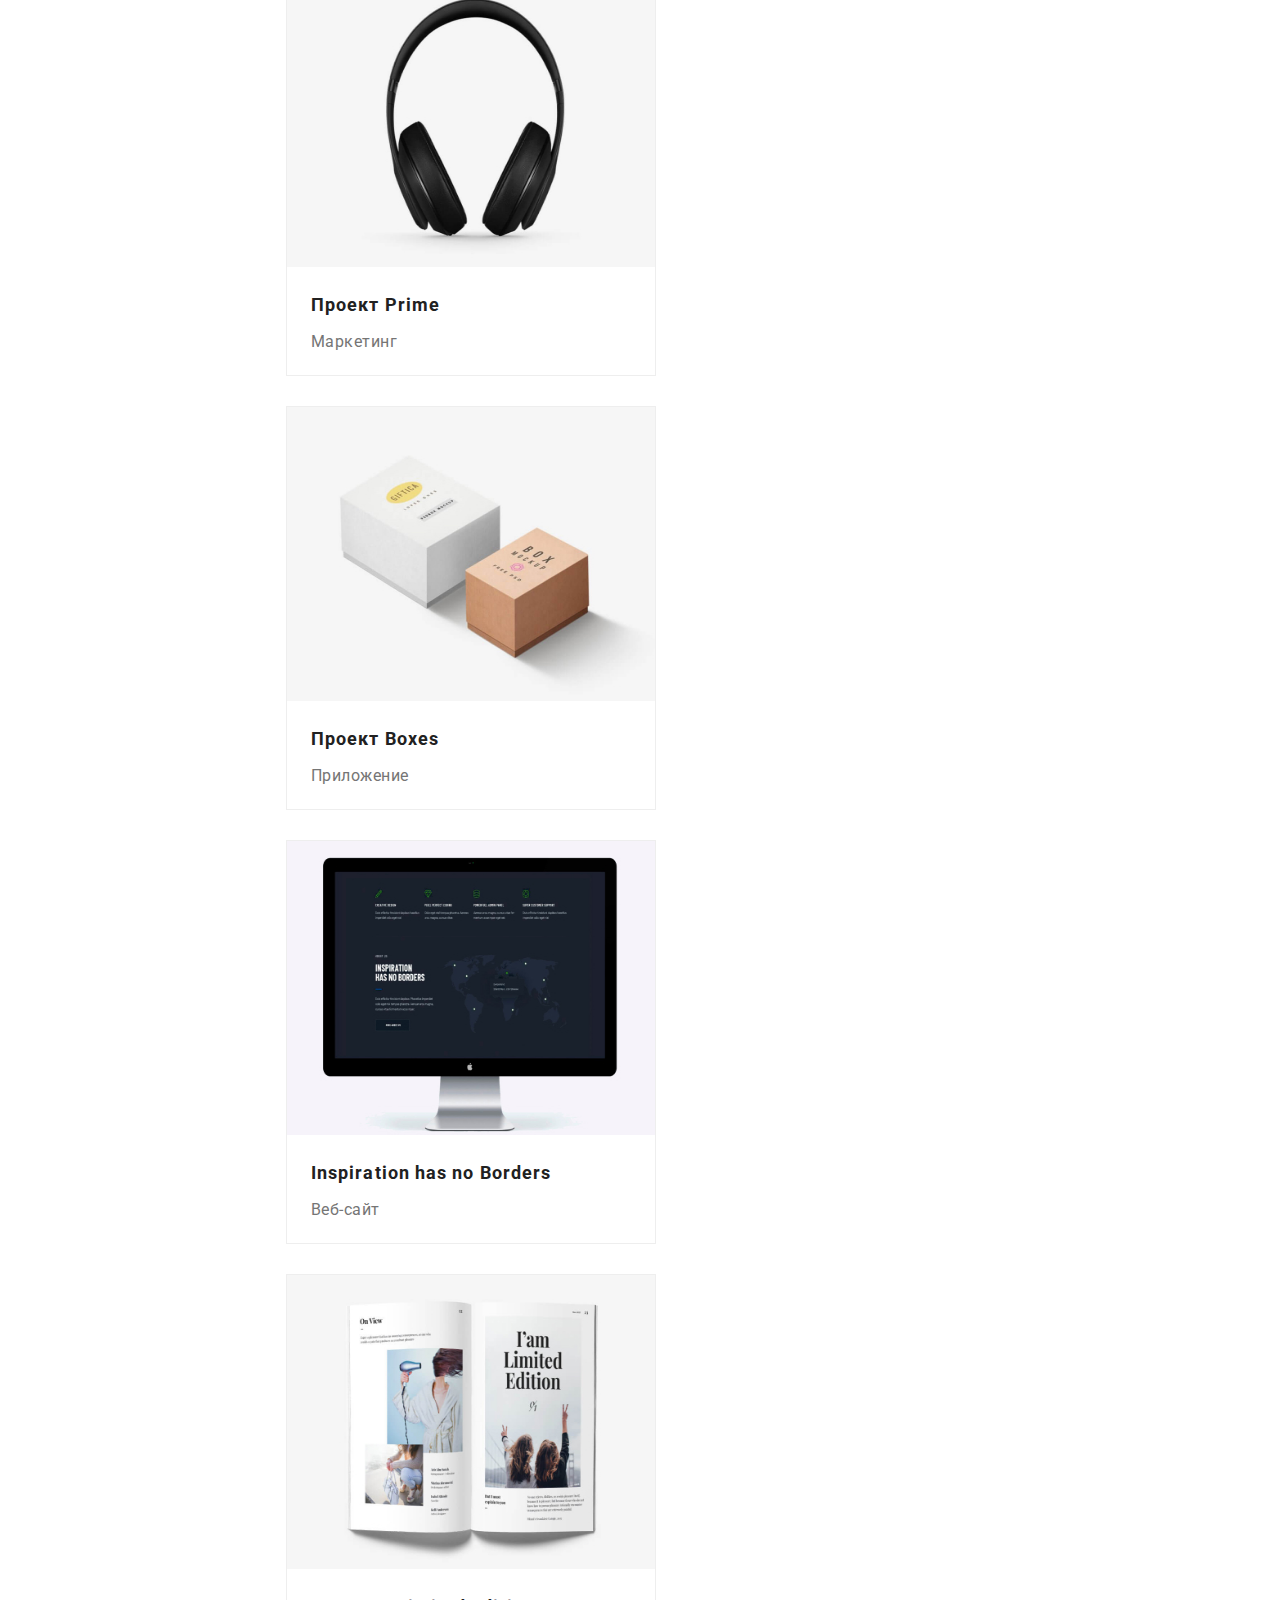
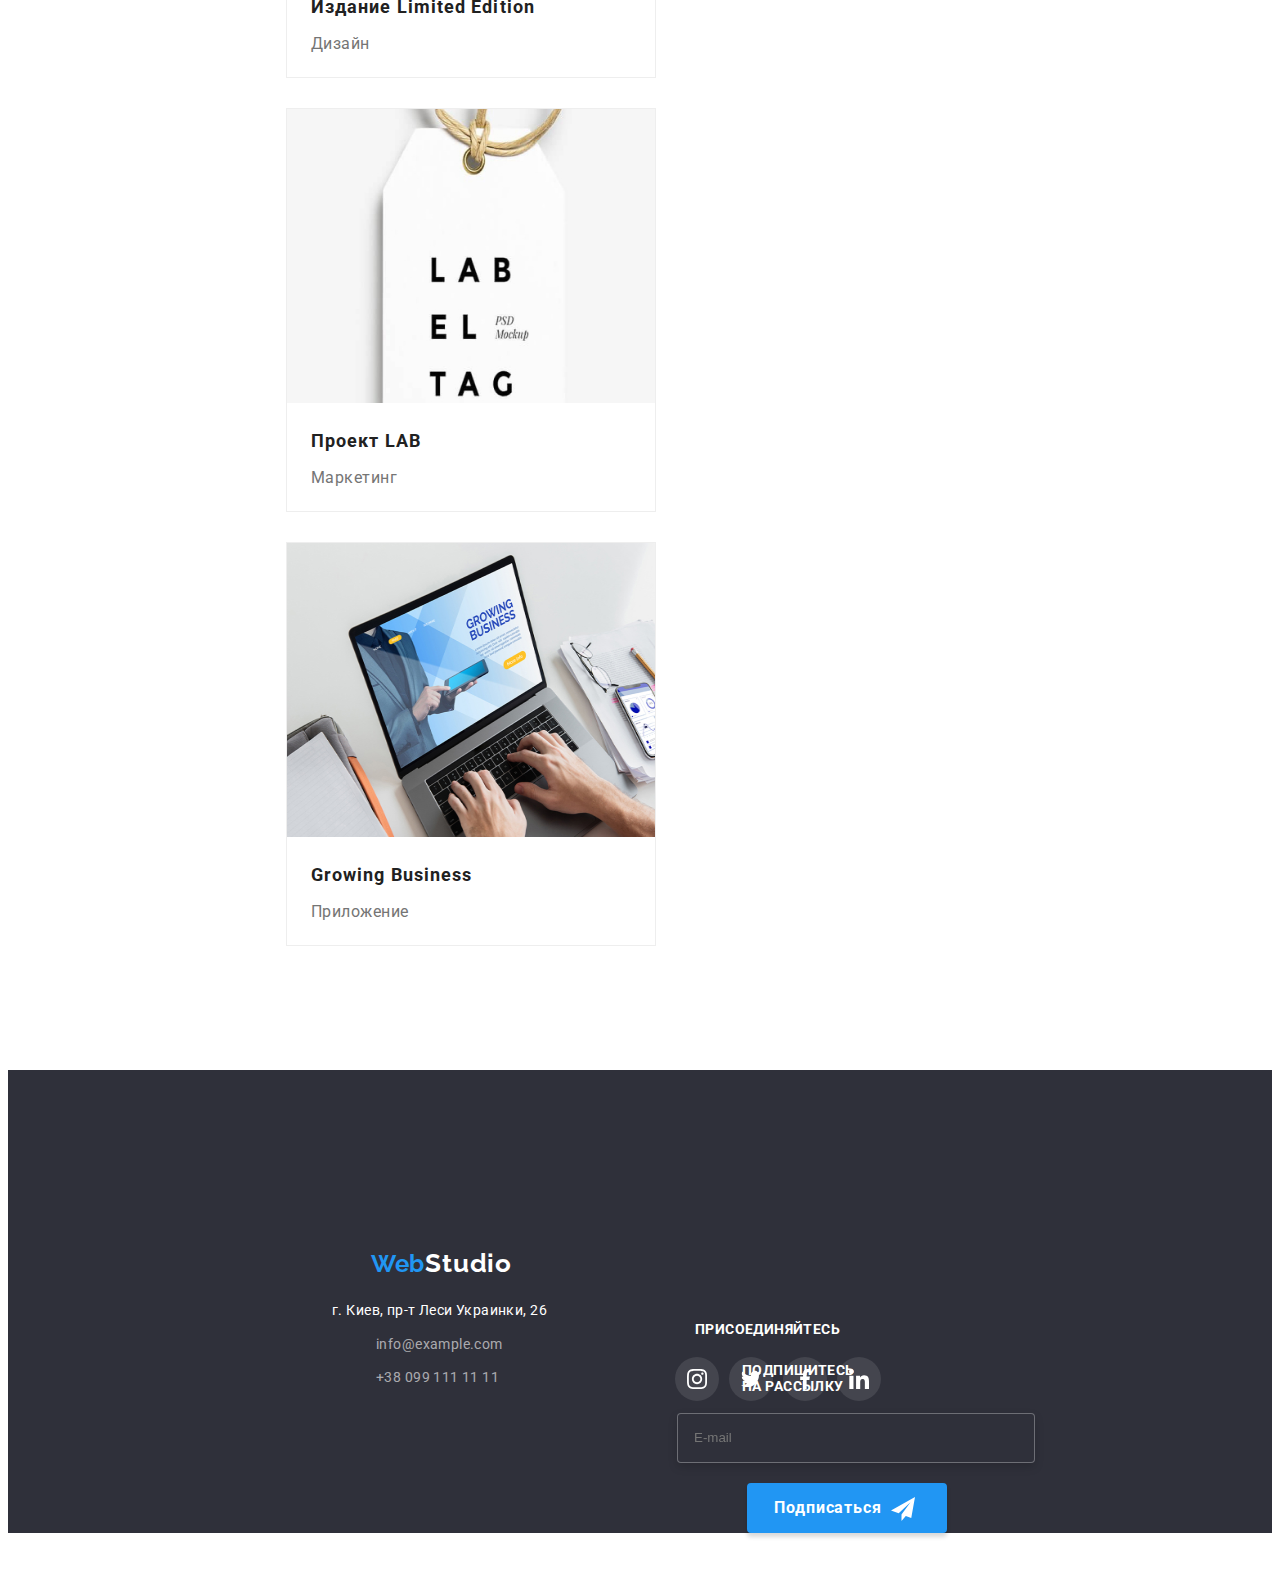
==== commit 02d56c8c: "update" ====
--- a/portfolio.html
+++ b/portfolio.html
@@ -376,13 +376,12 @@
     </main>
 
         
-      <section class="footer-section">
+       <section class="footer-section">
        
             <footer class="footer">
+                <div class="adress">
                 <a class="footer-webstudio-link" href=""><span class="webstudio-span">Web</span><span
                         class="footer-webstudio-span-studio">Studio</span></a>
-                <div class="adress">
-                
                 <address class="footer-address">
                     <div class="address-span">
                         <p>
@@ -436,9 +435,10 @@
         </div>
 
         <div class="telegram">
-            <h4 class="footer-joinup-title telegram-title">Подпишитесь на рассылку</h4>
+            
             <ul class="list social-networks telegram-links">
                 <li class="telegram-networks-item">
+                    <h4 class="footer-joinup-title telegram-title">Подпишитесь на рассылку</h4>
                     <form class="telegram-form">
                         <label class="telegram__label">
                             <input class="footer-input" type="email" name="почта" placeholder="E-mail">
--- a/sass/main.css
+++ b/sass/main.css
@@ -53,6 +53,7 @@
 @media (min-width: 480px) {
   .container {
     width: 480px;
+    padding-bottom: 60px;
   }
 }
 
@@ -181,9 +182,11 @@
   background-origin: border-box;
 }
 
-.product-thumb {
-  position: relative;
-  overflow: hidden;
+@media (min-width: 768px) {
+  .product-thumb {
+    position: relative;
+    overflow: hidden;
+  }
 }
 
 /* .product-thumb:hover::before{
@@ -1358,8 +1361,9 @@
 
 @media (min-width: 480px) {
   .footer-section {
-    height: 603px;
+    height: 663px;
     padding-top: 60px;
+    padding-bottom: 60px;
   }
 }
 
@@ -1394,7 +1398,18 @@
   .footer {
     width: 768px;
     height: 463px;
-    display: block;
+    display: -webkit-box;
+    display: -ms-flexbox;
+    display: flex;
+    -webkit-box-orient: horizontal;
+    -webkit-box-direction: normal;
+        -ms-flex-direction: row;
+            flex-direction: row;
+    -webkit-box-align: end;
+        -ms-flex-align: end;
+            align-items: end;
+    -ms-flex-wrap: wrap;
+        flex-wrap: wrap;
   }
 }
 
@@ -1566,15 +1581,9 @@
 
 @media (min-width: 768px) {
   .join {
+    display: block;
     width: 206px;
     height: 80px;
-    padding-top: 55px;
-    padding-left: 165px;
-    display: -webkit-box;
-    display: -ms-flexbox;
-    display: flex;
-    -ms-flex-item-align: start;
-        align-self: flex-start;
   }
 }
 
@@ -1603,7 +1612,6 @@
         -ms-flex-pack: center;
             justify-content: center;
     max-width: 100%;
-    margin-left: 80px;
   }
 }
 
@@ -1628,7 +1636,8 @@
 
 @media (min-width: 768px) {
   .footer-joinup-title {
-    margin-left: 30px;
+    padding: 0;
+    padding-left: 20px;
   }
 }
 
@@ -1690,11 +1699,15 @@
   .telegram {
     width: 450px;
     height: 156px;
-    -ms-flex-item-align: center;
-        -ms-grid-row-align: center;
-        align-self: center;
-    margin-left: -200px;
-    margin-top: 200px;
+    display: -webkit-box;
+    display: -ms-flexbox;
+    display: flex;
+    -webkit-box-orient: vertical;
+    -webkit-box-direction: reverse;
+        -ms-flex-direction: column-reverse;
+            flex-direction: column-reverse;
+    margin-left: auto;
+    margin-right: auto;
   }
 }
 
@@ -1704,14 +1717,6 @@
     width: 570px;
     height: 86px;
   }
-}
-
-.telegram-links {
-  margin: 0;
-  padding: 0;
-  width: 0;
-  margin-left: 20px;
-  margin-top: 20px;
 }
 
 .footer-telegram {
@@ -1760,12 +1765,6 @@
   }
 }
 
-@media (min-width: 768px) {
-  .telegram-title {
-    padding-left: 40px;
-  }
-}
-
 .telegram-items {
   width: 570px;
 }
@@ -1776,7 +1775,6 @@
 
 .telegram-networks-item {
   margin-bottom: 0;
-  width: 44px;
 }
 
 @media (min-width: 768px) {
@@ -1796,6 +1794,7 @@
         -ms-flex-align: center;
             align-items: center;
     padding-bottom: 0;
+    width: 44px;
   }
 }
 
@@ -1812,7 +1811,14 @@
 
 @media (min-width: 768px) {
   .telegram-form {
-    display: block;
+    display: -webkit-box;
+    display: -ms-flexbox;
+    display: flex;
+    -ms-flex-wrap: wrap;
+        flex-wrap: wrap;
+    -webkit-box-align: start;
+        -ms-flex-align: start;
+            align-items: flex-start;
   }
 }
 
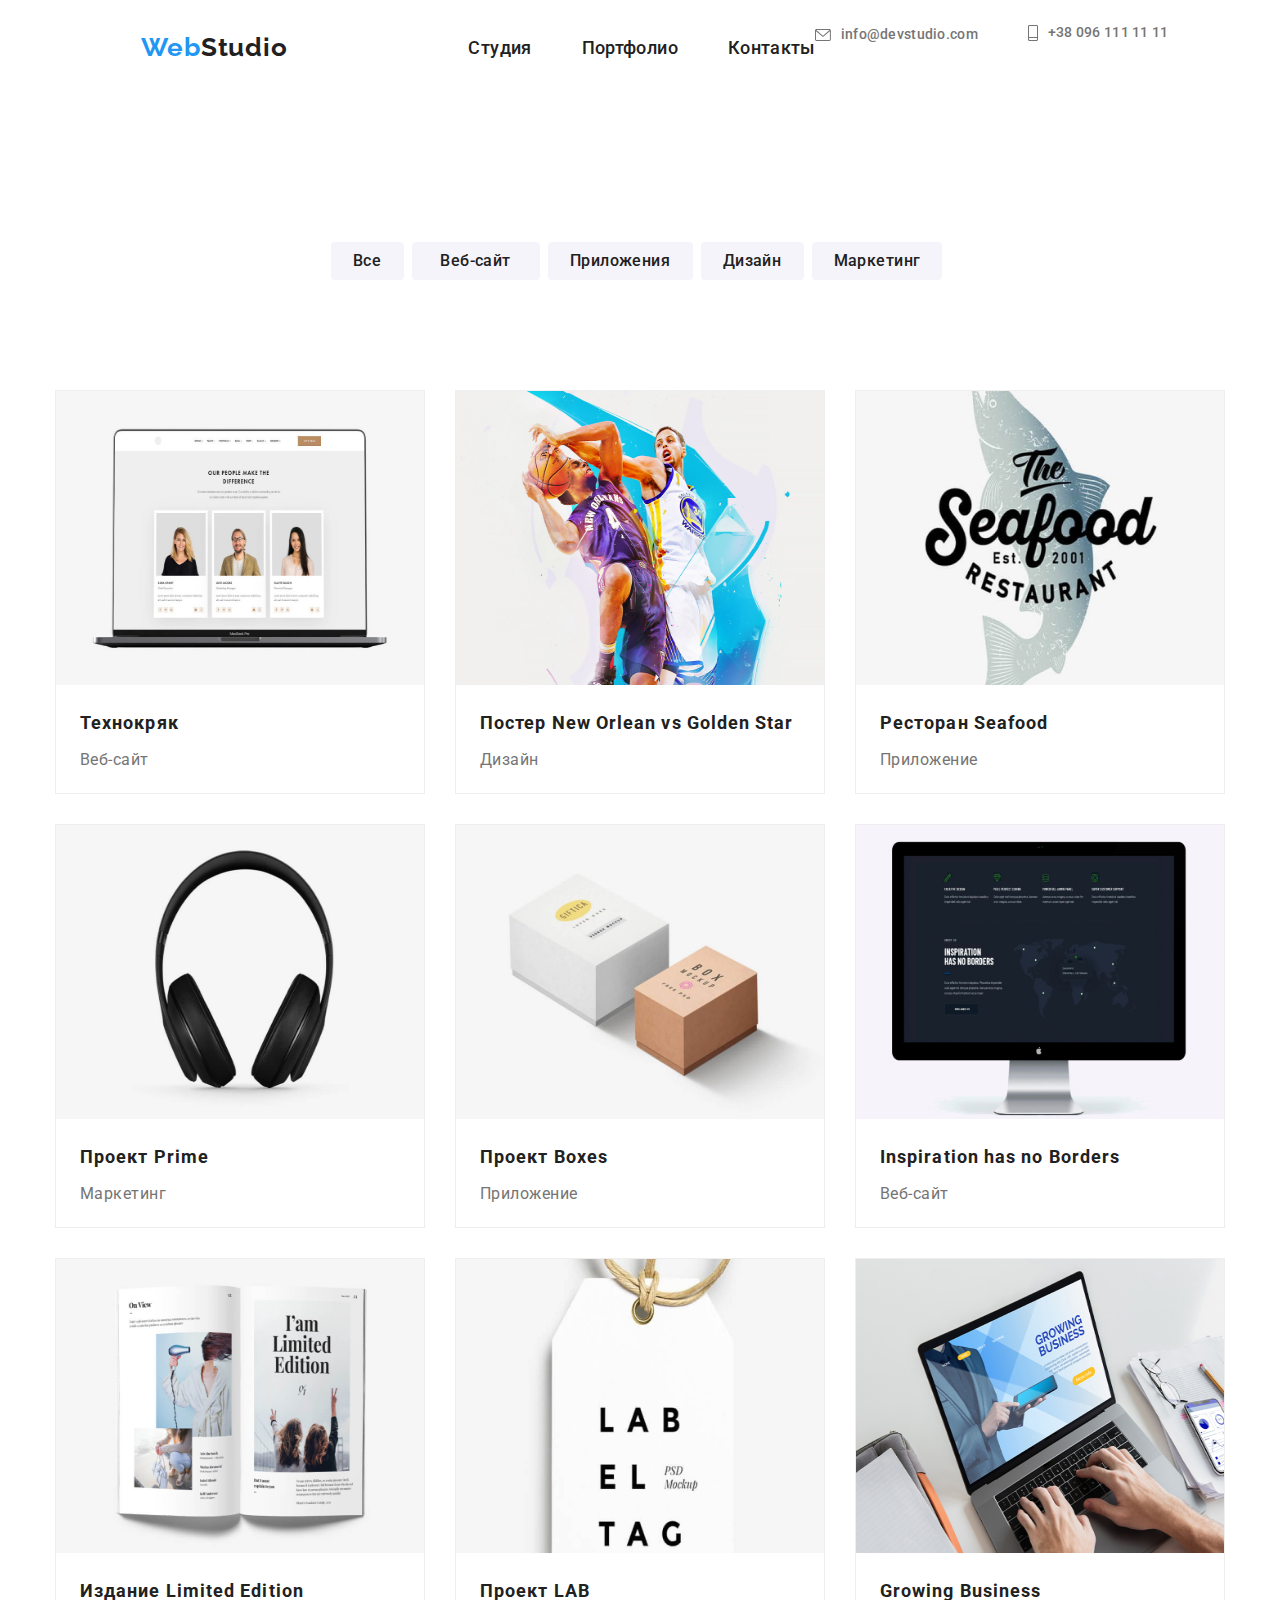
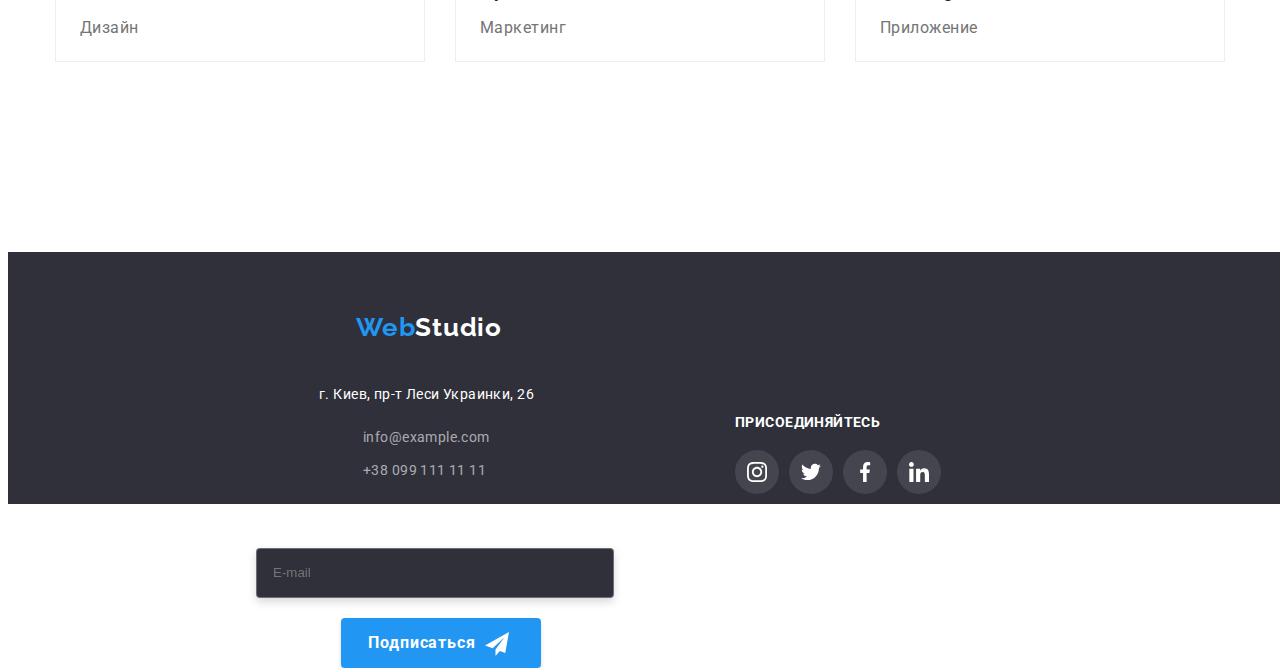
==== commit b0287d20: "update" ====
--- a/portfolio.html
+++ b/portfolio.html
@@ -14,7 +14,8 @@
 </head>
 
 <body>
-   <header class="header">
+    <div class="container">
+       <header class="header">
         <div class="container">
             <nav class="navbar">
 
@@ -52,7 +53,7 @@
                    
                        
                     
-                    <li class="item"><a class="link-portfolio studio" href="">Студия</a></li>
+                    <li class="item"><a class="link-portfolio" href="index.html">Студия</a></li>
                     <li class="item"><a class="link-portfolio portfolio-index" href="portfolio.html">Портфолио</a></li>
                     <li class="item"><a class="link-portfolio contact" href="">Контакты</a></li>
                    
@@ -92,18 +93,23 @@
                
             </nav>
         </div>
-    </header>
+    </header> 
+    </div>
    
+   
 
     <main>
-   
-            <ul class="list portfolio-buttons">
+        <div class="container">
+              <ul class="list portfolio-buttons">
                 <li class="button-item"><button class="button-items-all">Все</button></li>
                 <li class="button-item"><button class="button-items-website">Веб-сайт</button></li>
                 <li class="button-item"><button class="button-items-apps">Приложения</button></li>
                 <li class="button-item"><button class="button-items-disign">Дизайн</button></li>
                 <li class="button-item"><button class="button-items-marketing">Маркетинг</button></li>
             </ul>
+        </div>
+   
+          
       
         
         
--- a/sass/main.css
+++ b/sass/main.css
@@ -66,6 +66,10 @@
 @media (min-width: 1200px) {
   .container {
     width: 1200px;
+    margin-left: auto;
+    margin-right: auto;
+    padding-right: 15px;
+    padding-left: 15px;
   }
 }
 
@@ -105,6 +109,12 @@
 @media (min-width: 1200px) {
   .flex-container {
     width: 1200px;
+    display: -webkit-box;
+    display: -ms-flexbox;
+    display: flex;
+    -ms-flex-wrap: nowrap;
+        flex-wrap: nowrap;
+    padding-left: 80px;
   }
 }
 
@@ -165,7 +175,7 @@
   color: #FFFFFF;
 }
 
-.clients-title {
+.clients-title, .clietns-title-clients {
   font-family: Roboto;
   font-style: normal;
   font-weight: bold;
@@ -183,6 +193,13 @@
 }
 
 @media (min-width: 768px) {
+  .product-thumb {
+    position: relative;
+    overflow: hidden;
+  }
+}
+
+@media (min-width: 1200px) {
   .product-thumb {
     position: relative;
     overflow: hidden;
@@ -304,9 +321,15 @@
   opacity: 1;
 }
 
-@media (max-width: 767px) {
+@media (min-width: 480px) {
   .studio::before {
-    left: 180px;
+    left: 195px;
+  }
+}
+
+@media (min-width: 1200px) {
+  .studio::before {
+    left: 0;
   }
 }
 
@@ -342,6 +365,18 @@
   opacity: 0;
 }
 
+@media (min-width: 480px) {
+  .portfolio-index::before {
+    left: 180px;
+  }
+}
+
+@media (min-width: 1200px) {
+  .portfolio-index::before {
+    left: 0;
+  }
+}
+
 .portfolio-index:hover::before {
   opacity: 1;
   -webkit-transition: all var(--time, --animate);
@@ -359,6 +394,18 @@
   background-color: #2196f3;
   border-radius: 2px;
   opacity: 0;
+}
+
+@media (min-width: 480px) {
+  .contact::before {
+    left: 185px;
+  }
+}
+
+@media (min-width: 1200px) {
+  .contact::before {
+    left: 0;
+  }
 }
 
 .contact:hover::before {
@@ -439,6 +486,12 @@
   height: 80px;
 }
 
+@media (min-width: 1200px) {
+  .navbar .container {
+    padding-top: 15px;
+  }
+}
+
 .navbar-portfolio {
   display: -webkit-box;
   display: -ms-flexbox;
@@ -483,7 +536,24 @@
   }
 }
 
-@media (min-width: 768px) {
+@media (min-width: 1200px) {
+  .portfolio-contacts {
+    display: -webkit-box;
+    display: -ms-flexbox;
+    display: flex;
+    -webkit-box-align: baseline;
+        -ms-flex-align: baseline;
+            align-items: baseline;
+  }
+}
+
+@media (min-width: 768px) {
+  .portfolio-contacts .item:not(:last-child) {
+    margin-right: 50px;
+  }
+}
+
+@media (min-width: 1200px) {
   .portfolio-contacts .item:not(:last-child) {
     margin-right: 50px;
   }
@@ -492,6 +562,12 @@
 .contacts {
   padding: 0;
   margin: 0;
+  display: -webkit-box;
+  display: -ms-flexbox;
+  display: flex;
+  -webkit-box-align: baseline;
+      -ms-flex-align: baseline;
+          align-items: baseline;
 }
 
 .footer-webstudio-link {
@@ -504,21 +580,50 @@
   font-family: Raleway;
   font-style: normal;
   font-weight: bold;
-  font-size: 26px;
+  letter-spacing: 0.03em;
+}
+
+@media (min-width: 768px) {
+  .webstudio-span {
+    font-size: 24px;
+    line-height: 28px;
+  }
+}
+
+@media (min-width: 1200px) {
+  .webstudio-span {
+    font-size: 26px;
+    line-height: 1.2;
+    /* identical to box height */
+  }
+}
+
+.webstudio-span-studio {
+  color: #212121;
+  font-family: Raleway;
+  font-style: normal;
+  font-weight: 700;
   line-height: 1.2;
   /* identical to box height */
   letter-spacing: 0.03em;
 }
 
 @media (min-width: 768px) {
-  .webstudio-span {
+  .webstudio-span-studio {
     font-size: 24px;
     line-height: 28px;
   }
 }
 
-.webstudio-span-studio {
-  color: #212121;
+@media (min-width: 1200px) {
+  .webstudio-span-studio {
+    font-size: 26px;
+    line-height: 1.2;
+  }
+}
+
+.footer-webstudio-span-studio {
+  color: #ffffff;
   font-family: Raleway;
   font-style: normal;
   font-weight: 700;
@@ -528,24 +633,6 @@
   letter-spacing: 0.03em;
 }
 
-@media (min-width: 768px) {
-  .webstudio-span-studio {
-    font-size: 24px;
-    line-height: 28px;
-  }
-}
-
-.footer-webstudio-span-studio {
-  color: #ffffff;
-  font-family: Raleway;
-  font-style: normal;
-  font-weight: 700;
-  font-size: 26px;
-  line-height: 1.2;
-  /* identical to box height */
-  letter-spacing: 0.03em;
-}
-
 .link-portfolio {
   display: block;
   color: #212121;
@@ -599,8 +686,91 @@
   }
 }
 
+@media (min-width: 1200px) {
+  .contacts {
+    display: -webkit-box;
+    display: -ms-flexbox;
+    display: flex;
+    margin-left: auto;
+  }
+}
+
+@media (min-width: 1200px) {
+  .contacts .item + .item {
+    margin-left: 50px;
+  }
+}
+
 /*/ теперь прописываю стили для телефона и мейла/*/
 .link-mail {
+  color: #757575;
+  font-family: Roboto;
+  font-style: normal;
+  font-weight: 500;
+}
+
+@media (min-width: 480px) {
+  .link-mail {
+    font-size: 12px;
+    line-height: 14px;
+    padding-top: 21px;
+    margin-left: 0;
+    display: block;
+  }
+}
+
+@media (min-width: 768px) {
+  .link-mail {
+    font-size: 12px;
+    line-height: 14px;
+    padding-top: 21px;
+    margin-left: 0;
+    display: block;
+  }
+}
+
+@media (min-width: 1200px) {
+  .link-mail {
+    font-size: 14px;
+    line-height: 1.2;
+    letter-spacing: 0.02em;
+    text-decoration: none;
+    display: -webkit-box;
+    display: -ms-flexbox;
+    display: flex;
+    -webkit-box-align: center;
+        -ms-flex-align: center;
+            align-items: center;
+  }
+}
+
+.envelope {
+  width: 16px;
+  height: 12px;
+  fill: #757575;
+  margin-right: 10px;
+}
+
+.link-mail:hover {
+  color: #2196f3;
+  -webkit-transition: all 250ms, cubic-bezier(0.4, 0, 0.2, 1);
+  transition: all 250ms, cubic-bezier(0.4, 0, 0.2, 1);
+}
+
+.link-mail:hover .envelope,
+.link-mail:focus .envelope {
+  fill: #2196f3;
+  -webkit-transition: all 250ms, cubic-bezier(0.4, 0, 0.2, 1);
+  transition: all 250ms, cubic-bezier(0.4, 0, 0.2, 1);
+}
+
+.mail-envelope {
+  -webkit-box-align: center;
+      -ms-flex-align: center;
+          align-items: center;
+}
+
+.contacts-phone {
   color: #757575;
   font-family: Roboto;
   font-style: normal;
@@ -618,69 +788,6 @@
 }
 
 @media (min-width: 480px) {
-  .link-mail {
-    font-size: 12px;
-    line-height: 14px;
-    padding-top: 21px;
-    margin-left: 0;
-    display: block;
-  }
-}
-
-@media (min-width: 768px) {
-  .link-mail {
-    font-size: 12px;
-    line-height: 14px;
-    padding-top: 21px;
-    margin-left: 0;
-    display: block;
-  }
-}
-
-.envelope {
-  width: 16px;
-  height: 12px;
-  fill: #757575;
-  margin-right: 10px;
-}
-
-.link-mail:hover {
-  color: #2196f3;
-  -webkit-transition: all 250ms, cubic-bezier(0.4, 0, 0.2, 1);
-  transition: all 250ms, cubic-bezier(0.4, 0, 0.2, 1);
-}
-
-.link-mail:hover .envelope,
-.link-mail:focus .envelope {
-  fill: #2196f3;
-  -webkit-transition: all 250ms, cubic-bezier(0.4, 0, 0.2, 1);
-  transition: all 250ms, cubic-bezier(0.4, 0, 0.2, 1);
-}
-
-.mail-envelope {
-  -webkit-box-align: center;
-      -ms-flex-align: center;
-          align-items: center;
-}
-
-.contacts-phone {
-  color: #757575;
-  font-family: Roboto;
-  font-style: normal;
-  font-weight: 500;
-  font-size: 14px;
-  line-height: 1.2;
-  letter-spacing: 0.02em;
-  text-decoration: none;
-  display: -webkit-box;
-  display: -ms-flexbox;
-  display: flex;
-  -webkit-box-align: center;
-      -ms-flex-align: center;
-          align-items: center;
-}
-
-@media (min-width: 480px) {
   .contacts-phone {
     font-size: 12px;
     line-height: 14px;
@@ -702,6 +809,21 @@
   }
 }
 
+@media (min-width: 1200px) {
+  .contacts-phone {
+    font-size: 14px;
+    line-height: 1.2;
+    letter-spacing: 0.02em;
+    text-decoration: none;
+    display: -webkit-box;
+    display: -ms-flexbox;
+    display: flex;
+    -webkit-box-align: center;
+        -ms-flex-align: center;
+            align-items: center;
+  }
+}
+
 .smartphone {
   width: 10px;
   height: 16px;
@@ -728,13 +850,11 @@
 
 .hero {
   background-color: #2f303a;
-  height: 600px;
   margin-right: auto;
   margin-left: auto;
   /* padding-bottom: 91px;
   padding-top:91px; */
   text-align: center;
-  padding-bottom: 94px;
 }
 
 @media (min-width: 480px) {
@@ -755,6 +875,7 @@
   .hero {
     width: 1600px;
     height: 600px;
+    padding-bottom: 94px;
   }
 }
 
@@ -825,10 +946,12 @@
 
 @media (min-width: 1200px) {
   .hero-title {
-    padding-top: 200px;
-    padding-left: 452px;
-    padding-right: 452px;
-    padding-bottom: 30px;
+    display: -webkit-box;
+    display: -ms-flexbox;
+    display: flex;
+    padding-left: 300px;
+    padding-right: 400px;
+    padding-top: 150px;
   }
 }
 
@@ -856,6 +979,12 @@
   height: 50px;
 }
 
+.features {
+  padding-top: 60px;
+  margin-right: auto;
+  margin-left: auto;
+}
+
 @media (min-width: 480px) {
   .features {
     width: 738px;
@@ -870,6 +999,25 @@
   }
 }
 
+@media (min-width: 1200px) {
+  .features {
+    width: 1200px;
+    height: 294px;
+  }
+}
+
+@media (min-width: 1200px) {
+  .flex-container-pictures {
+    -ms-flex-wrap: wrap;
+        flex-wrap: wrap;
+    display: -webkit-box;
+    display: -ms-flexbox;
+    display: flex;
+    width: 1170px;
+    height: 294px;
+  }
+}
+
 @media (min-width: 480px) {
   .clock {
     margin: 25px 190px;
@@ -882,8 +1030,25 @@
   }
 }
 
+@media (min-width: 1200px) {
+  .clock {
+    margin-left: 101.54px;
+    margin-right: 101.54px;
+    margin-top: 25px;
+    margin-bottom: 25px;
+  }
+}
+
+@media (min-width: 1200px) {
+  .satelitte {
+    margin-left: 102.34px;
+    margin-right: 102.34px;
+    margin-top: 25px;
+    margin-bottom: 25px;
+  }
+}
+
 .tumb {
-  height: 120px;
   background-color: #F5F4FA;
 }
 
@@ -897,6 +1062,13 @@
 @media (min-width: 768px) {
   .tumb {
     width: 354px;
+    height: 120px;
+  }
+}
+
+@media (min-width: 1200px) {
+  .tumb {
+    width: 270px;
     height: 120px;
   }
 }
@@ -932,6 +1104,13 @@
   }
 }
 
+@media (min-width: 1200px) {
+  .flex-element h3 {
+    margin-left: auto;
+    margin-right: auto;
+  }
+}
+
 .features-text {
   color: #757575;
   font-family: Roboto;
@@ -944,6 +1123,23 @@
   height: 75px;
 }
 
+.box {
+  display: block;
+  width: 270px;
+  height: 75px;
+  margin-right: 30px;
+}
+
+.features-pictures {
+  margin-right: 30px;
+  width: 370px;
+  height: 294px;
+}
+
+.features-pictures:nth-last-child(3n+1) {
+  margin-right: 0;
+}
+
 @media (min-width: 480px) {
   .flex-element {
     width: 450px;
@@ -954,15 +1150,73 @@
 @media (min-width: 768px) {
   .flex-element {
     width: 354px;
-    height: 226px;
+    height: 251px;
     margin: 15px;
   }
 }
 
+@media (min-width: 1200px) {
+  .flex-element {
+    width: 270px;
+    height: 101px;
+    margin-right: 30px;
+  }
+}
+
+@media (min-width: 1200px) {
+  .flex-element:nth-last-child(4n+1) {
+    margin-right: 0;
+  }
+}
+
+.flex-element h3 {
+  color: #212121;
+  font-family: Roboto;
+  font-style: normal;
+  font-weight: bold;
+  font-size: 14px;
+  letter-spacing: 0.03em;
+  text-transform: uppercase;
+  margin-top: 30px;
+  margin-bottom: 10px;
+}
+
+.main-text {
+  font-family: Roboto;
+  font-style: normal;
+  font-weight: normal;
+  font-size: 16px;
+  line-height: 30px;
+  /* identical to box height, or 187% */
+  letter-spacing: 0.03em;
+  color: #757575;
+  /* вертикальная геометрия */
+  margin-top: 0;
+  margin-bottom: 94px;
+}
+
 /* чем мы занимаемся */
-@media (max-width: 1200px) {
+@media (max-width: 1199px) {
   .what-are-we {
     display: none;
+  }
+}
+
+@media (min-width: 1200px) {
+  .what-are-we {
+    width: 1170px;
+    height: 386px;
+    display: -webkit-box;
+    display: -ms-flexbox;
+    display: flex;
+    -webkit-box-orient: vertical;
+    -webkit-box-direction: normal;
+        -ms-flex-direction: column;
+            flex-direction: column;
+    -webkit-box-pack: center;
+        -ms-flex-pack: center;
+            justify-content: center;
+    padding-left: 200px;
   }
 }
 
@@ -979,6 +1233,12 @@
   margin-bottom: 50px;
 }
 
+@media (min-width: 1200px) {
+  .secondary-title {
+    margin-left: 170px;
+  }
+}
+
 .pictures {
   display: -webkit-box;
   display: -ms-flexbox;
@@ -986,12 +1246,14 @@
 }
 
 .pictures-item {
-  width: calc((100%-60)/3);
   margin-right: 30px;
 }
 
 /* НАША КОМАНДА */
 .our-team {
+  padding-top: 60px;
+  margin-right: auto;
+  margin-left: auto;
   background-color: #f5f4fa;
 }
 
@@ -1004,9 +1266,25 @@
 
 @media (min-width: 768px) {
   .our-team {
-    margin-top: 68px;
+    margin-top: 100px;
     width: 768px;
     height: 1285px;
+  }
+}
+
+@media (min-width: 1200px) {
+  .our-team {
+    width: 1600px;
+    height: 708px;
+  }
+}
+
+@media (min-width: 1200px) {
+  .team-container {
+    margin-left: auto;
+    margin-right: auto;
+    margin-top: 0;
+    width: 1200px;
   }
 }
 
@@ -1035,6 +1313,13 @@
   }
 }
 
+@media (min-width: 1200px) {
+  .team-title {
+    margin-left: auto;
+    margin-right: auto;
+  }
+}
+
 @media (min-width: 480px) {
   .item-team {
     width: 450px;
@@ -1049,9 +1334,22 @@
   }
 }
 
+@media (min-width: 1200px) {
+  .item-team {
+    width: 270px;
+    margin-right: 30px;
+  }
+}
+
 @media (min-width: 480px) {
   .item-team:nth-last-child(4n+1) {
     margin-bottom: 0;
+  }
+}
+
+@media (min-width: 1200px) {
+  .item-team:nth-last-child(4n+1) {
+    margin-right: 0;
   }
 }
 
@@ -1076,6 +1374,19 @@
   }
 }
 
+@media (min-width: 1200px) {
+  .team-list {
+    display: -webkit-box;
+    display: -ms-flexbox;
+    display: flex;
+    -webkit-box-pack: justify;
+        -ms-flex-pack: justify;
+            justify-content: space-between;
+    margin-bottom: 0;
+    padding-bottom: 0;
+  }
+}
+
 .card {
   overflow: hidden;
   border: transparent;
@@ -1098,6 +1409,13 @@
   }
 }
 
+@media (min-width: 1200px) {
+  .card {
+    width: 270px;
+    height: 428px;
+  }
+}
+
 .card-image {
   display: block;
 }
@@ -1113,6 +1431,13 @@
   .card-image {
     width: 354px;
     height: 374px;
+  }
+}
+
+@media (min-width: 1200px) {
+  .card-image {
+    width: 270px;
+    height: 260px;
   }
 }
 
@@ -1141,6 +1466,17 @@
   .card-content {
     width: 354px;
     height: 162px;
+  }
+}
+
+@media (min-width: 1200px) {
+  .card-content {
+    width: 270px;
+    height: 168px;
+    padding-left: 24px;
+    padding-right: 24px;
+    padding-top: 20px;
+    padding-bottom: 30px;
   }
 }
 
@@ -1220,10 +1556,54 @@
 }
 
 /* клиенты */
-@media (min-width: 480px) {
-  .client {
+.clients {
+  padding-top: 60px;
+}
+
+@media (min-width: 480px) {
+  .clients {
     width: 450px;
     height: 393px;
+    margin-right: auto;
+    margin-left: auto;
+  }
+}
+
+@media (min-width: 768px) {
+  .clients {
+    width: 768px;
+    height: 273px;
+    margin-right: auto;
+    margin-left: auto;
+  }
+}
+
+@media (min-width: 1200px) {
+  .clients {
+    height: 182px;
+    width: 1170px;
+    margin-left: 190px;
+    display: -webkit-box;
+    display: -ms-flexbox;
+    display: flex;
+    -webkit-box-orient: horizontal;
+    -webkit-box-direction: normal;
+        -ms-flex-flow: row;
+            flex-flow: row;
+  }
+}
+
+@media (min-width: 1200px) {
+  .companys-container {
+    margin-left: auto;
+    margin-right: auto;
+    margin-top: 0;
+    width: 1200px;
+    height: 182px;
+    padding-bottom: 94px;
+    padding-top: 94px;
+    padding-right: 215px;
+    padding-left: 215px;
   }
 }
 
@@ -1316,6 +1696,21 @@
   }
 }
 
+@media (min-width: 768px) {
+  .clients-link {
+    width: 226px;
+    height: 90px;
+  }
+}
+
+@media (min-width: 1200px) {
+  .clients-link {
+    width: 170px;
+    height: 90px;
+    margin: 0;
+  }
+}
+
 .list-element:hover .logo {
   fill: #2196F3;
   -webkit-transition: all 250ms, cubic-bezier(0.4, 0, 0.2, 1);
@@ -1335,8 +1730,54 @@
   }
 }
 
-.list-element:nth-last-child(6n+1) {
-  margin-right: 0;
+@media (min-width: 768px) {
+  .list-element {
+    width: 226px;
+    height: 90px;
+    margin-bottom: 30px;
+  }
+}
+
+@media (min-width: 1200px) {
+  .list-element {
+    width: 270px;
+    margin-left: 15px;
+    margin-right: 15px;
+  }
+}
+
+@media (min-width: 768px) {
+  .list-element:nth-child(2) {
+    margin-left: 15px;
+    margin-right: 15px;
+  }
+}
+
+@media (min-width: 1200px) {
+  .list-element:nth-child(2) {
+    margin-left: 15px;
+    margin-right: 15px;
+  }
+}
+
+@media (min-width: 768px) {
+  .list-element:nth-child(5) {
+    margin-left: 15px;
+    margin-right: 15px;
+  }
+}
+
+@media (min-width: 1200px) {
+  .list-element:nth-child(5) {
+    margin-left: 15px;
+    margin-right: 15px;
+  }
+}
+
+@media (min-width: 1200px) {
+  .list-element:nth-last-child(6n+1) {
+    margin-right: 0;
+  }
 }
 
 .clients-container {
@@ -1349,6 +1790,25 @@
   margin: 15px;
 }
 
+@media (min-width: 1200px) {
+  .clients-container {
+    display: -webkit-box;
+    display: -ms-flexbox;
+    display: flex;
+    -webkit-box-pack: justify;
+        -ms-flex-pack: justify;
+            justify-content: space-between;
+    padding-bottom: 0;
+    -ms-flex-wrap: nowrap;
+        flex-wrap: nowrap;
+  }
+}
+
+.clietns-title-clients {
+  padding-bottom: 50px;
+  margin: 0;
+}
+
 .footer-section {
   padding-top: 60px;
 }
@@ -1371,6 +1831,17 @@
   .footer-section {
     height: 463px;
     padding-top: 60px;
+  }
+}
+
+@media (min-width: 1200px) {
+  .footer-section {
+    height: 252px;
+    width: 1600px;
+    display: -webkit-box;
+    display: -ms-flexbox;
+    display: flex;
+    margin-top: 190px;
   }
 }
 
@@ -1413,6 +1884,16 @@
   }
 }
 
+@media (min-width: 1200px) {
+  .footer {
+    width: 1230px;
+    height: 252px;
+    display: -webkit-box;
+    display: -ms-flexbox;
+    display: flex;
+  }
+}
+
 .footer-portfolio {
   padding-top: 60px;
   margin-bottom: 0;
@@ -1436,6 +1917,13 @@
   }
 }
 
+@media (min-width: 1200px) {
+  .footer-portfolio {
+    padding-top: 60px;
+    width: 1230px;
+  }
+}
+
 .container-no-padding {
   padding-right: 15px;
   padding-left: 15px;
@@ -1456,9 +1944,24 @@
   }
 }
 
+@media (min-width: 1200px) {
+  .container-no-padding {
+    width: 1200px;
+    height: 252px;
+  }
+}
+
 @media (min-width: 768px) {
   .address {
     display: block;
+  }
+}
+
+@media (min-width: 1200px) {
+  .address {
+    display: -webkit-inline-box;
+    display: -ms-inline-flexbox;
+    display: inline-flex;
   }
 }
 
@@ -1479,6 +1982,15 @@
   line-height: 1.7;
   /* or 171% */
   letter-spacing: 0.03em;
+}
+
+@media (min-width: 1200px) {
+  .address-span {
+    display: inline-block;
+    margin-bottom: 9px;
+    margin-top: 20px;
+    margin-left: 50px;
+  }
 }
 
 .address-mail {
@@ -1513,7 +2025,7 @@
   }
 }
 
-@media (min-width: 768px) {
+@media (max-width: 1199px) {
   .address-contacts-mail {
     padding-left: 120px;
   }
@@ -1538,7 +2050,7 @@
   }
 }
 
-@media (min-width: 768px) {
+@media (max-width: 1199px) {
   .address-contacts-phone {
     padding-left: 120px;
   }
@@ -1551,7 +2063,7 @@
   }
 }
 
-@media (min-width: 768px) {
+@media (max-width: 1199px) {
   .footer-webstudio-link {
     padding-left: 115px;
   }
@@ -1584,6 +2096,12 @@
     display: block;
     width: 206px;
     height: 80px;
+  }
+}
+
+@media (min-width: 1200px) {
+  .join {
+    margin-left: 70px;
   }
 }
 
@@ -1615,6 +2133,19 @@
   }
 }
 
+@media (min-width: 1200px) {
+  .social-networks {
+    display: -webkit-box;
+    display: -ms-flexbox;
+    display: flex;
+    -webkit-box-pack: center;
+        -ms-flex-pack: center;
+            justify-content: center;
+    max-width: 100%;
+    margin-top: 20px;
+  }
+}
+
 .footer-joinup-title {
   color: white;
   margin-top: 12px;
@@ -1634,10 +2165,17 @@
   }
 }
 
-@media (min-width: 768px) {
+@media (max-width: 1199px) {
   .footer-joinup-title {
     padding: 0;
     padding-left: 20px;
+  }
+}
+
+@media (min-width: 1200px) {
+  .footer-joinup-title {
+    padding-left: 0;
+    padding-top: 0;
   }
 }
 
@@ -1713,9 +2251,23 @@
 
 @media (min-width: 1200px) {
   .telegram {
-    margin-left: 93px;
+    margin-right: 0;
+    margin-left: 0;
+    -webkit-box-pack: end;
+        -ms-flex-pack: end;
+            justify-content: flex-end;
     width: 570px;
     height: 86px;
+  }
+}
+
+@media (min-width: 1200px) {
+  .telegram-links {
+    margin: 0;
+    padding: 0;
+    width: 0;
+    margin-left: 20px;
+    margin-top: 20px;
   }
 }
 
@@ -1765,6 +2317,18 @@
   }
 }
 
+@media (min-width: 1200px) {
+  .telegram-title {
+    width: 219px;
+    height: 16px;
+    margin-right: 0;
+    margin-bottom: 20px;
+    margin-top: 10px;
+    margin-left: 0;
+    padding-left: 0;
+  }
+}
+
 .telegram-items {
   width: 570px;
 }
@@ -1785,16 +2349,17 @@
 
 @media (min-width: 1200px) {
   .telegram-networks-item {
+    margin-bottom: 0;
     display: -webkit-box;
     display: -ms-flexbox;
     display: flex;
+    width: 44px;
     -ms-flex-wrap: wrap;
         flex-wrap: wrap;
     -webkit-box-align: center;
         -ms-flex-align: center;
             align-items: center;
     padding-bottom: 0;
-    width: 44px;
   }
 }
 
@@ -1859,7 +2424,7 @@
   }
 }
 
-@media (min-width: 768px) {
+@media (max-width: 1199px) {
   .telegram-button {
     margin-left: 55px;
     margin-top: 20px;
@@ -1960,6 +2525,27 @@
   }
 }
 
+@media (min-width: 768px) {
+  .portfolio-buttons {
+    display: -webkit-box;
+    display: -ms-flexbox;
+    display: flex;
+  }
+}
+
+@media (min-width: 1200px) {
+  .portfolio-buttons {
+    display: -webkit-box;
+    display: -ms-flexbox;
+    display: flex;
+    -webkit-box-pack: center;
+        -ms-flex-pack: center;
+            justify-content: center;
+    margin-bottom: 50px;
+    margin-top: 94px;
+  }
+}
+
 .button-item {
   margin-right: 8px;
   cursor: pointer;
@@ -1988,6 +2574,18 @@
 @media (min-width: 480px) {
   .button-items-marketing {
     margin-right: 120px;
+  }
+}
+
+@media (min-width: 768px) {
+  .button-items-marketing {
+    margin-right: 0;
+  }
+}
+
+@media (min-width: 1200) {
+  .button-items-marketing {
+    margin-right: 0;
   }
 }
 
@@ -2013,6 +2611,17 @@
     margin-right: auto;
     padding-left: 15px;
     padding-right: 15px;
+  }
+}
+
+@media (min-width: 1200px) {
+  .card-container-portfolio {
+    width: 1230px;
+    margin-left: auto;
+    margin-right: auto;
+    padding-left: 15px;
+    padding-right: 15px;
+    margin-bottom: 94px;
   }
 }
 
@@ -2039,6 +2648,19 @@
   }
 }
 
+@media (min-width: 1200px) {
+  .flex-container-portfolio {
+    display: -webkit-box;
+    display: -ms-flexbox;
+    display: flex;
+    -ms-flex-wrap: wrap;
+        flex-wrap: wrap;
+    width: 1200px;
+    padding-left: 15px;
+    padding-right: 15px;
+  }
+}
+
 .card-portfolio {
   overflow: hidden;
   border: 1px solid #EEEEEE;
@@ -2069,10 +2691,6 @@
   }
 }
 
-.card-portfolio:nth-last-child(-n+3) {
-  margin-bottom: 30px;
-}
-
 @media (min-width: 480px) {
   .card-portfolio:nth-last-child(-n+3) {
     margin-bottom: 0;
@@ -2085,8 +2703,10 @@
   }
 }
 
-.card-portfolio:nth-last-child(3n+1) {
-  margin-right: 15px;
+@media (min-width: 1200px) {
+  .card-portfolio:nth-last-child(-n+3) {
+    margin-bottom: 0;
+  }
 }
 
 @media (min-width: 480px) {
@@ -2098,6 +2718,12 @@
 @media (min-width: 768px) {
   .card-portfolio:nth-last-child(3n+1) {
     margin-right: 15px;
+  }
+}
+
+@media (min-width: 1200px) {
+  .card-portfolio:nth-last-child(3n+1) {
+    margin-right: 0;
   }
 }
 
@@ -2110,6 +2736,12 @@
     margin-right: 0;
     width: 450px;
     height: 294px;
+  }
+}
+
+@media (min-width: 1200px) {
+  .card-image-portfolio {
+    display: block;
   }
 }
 
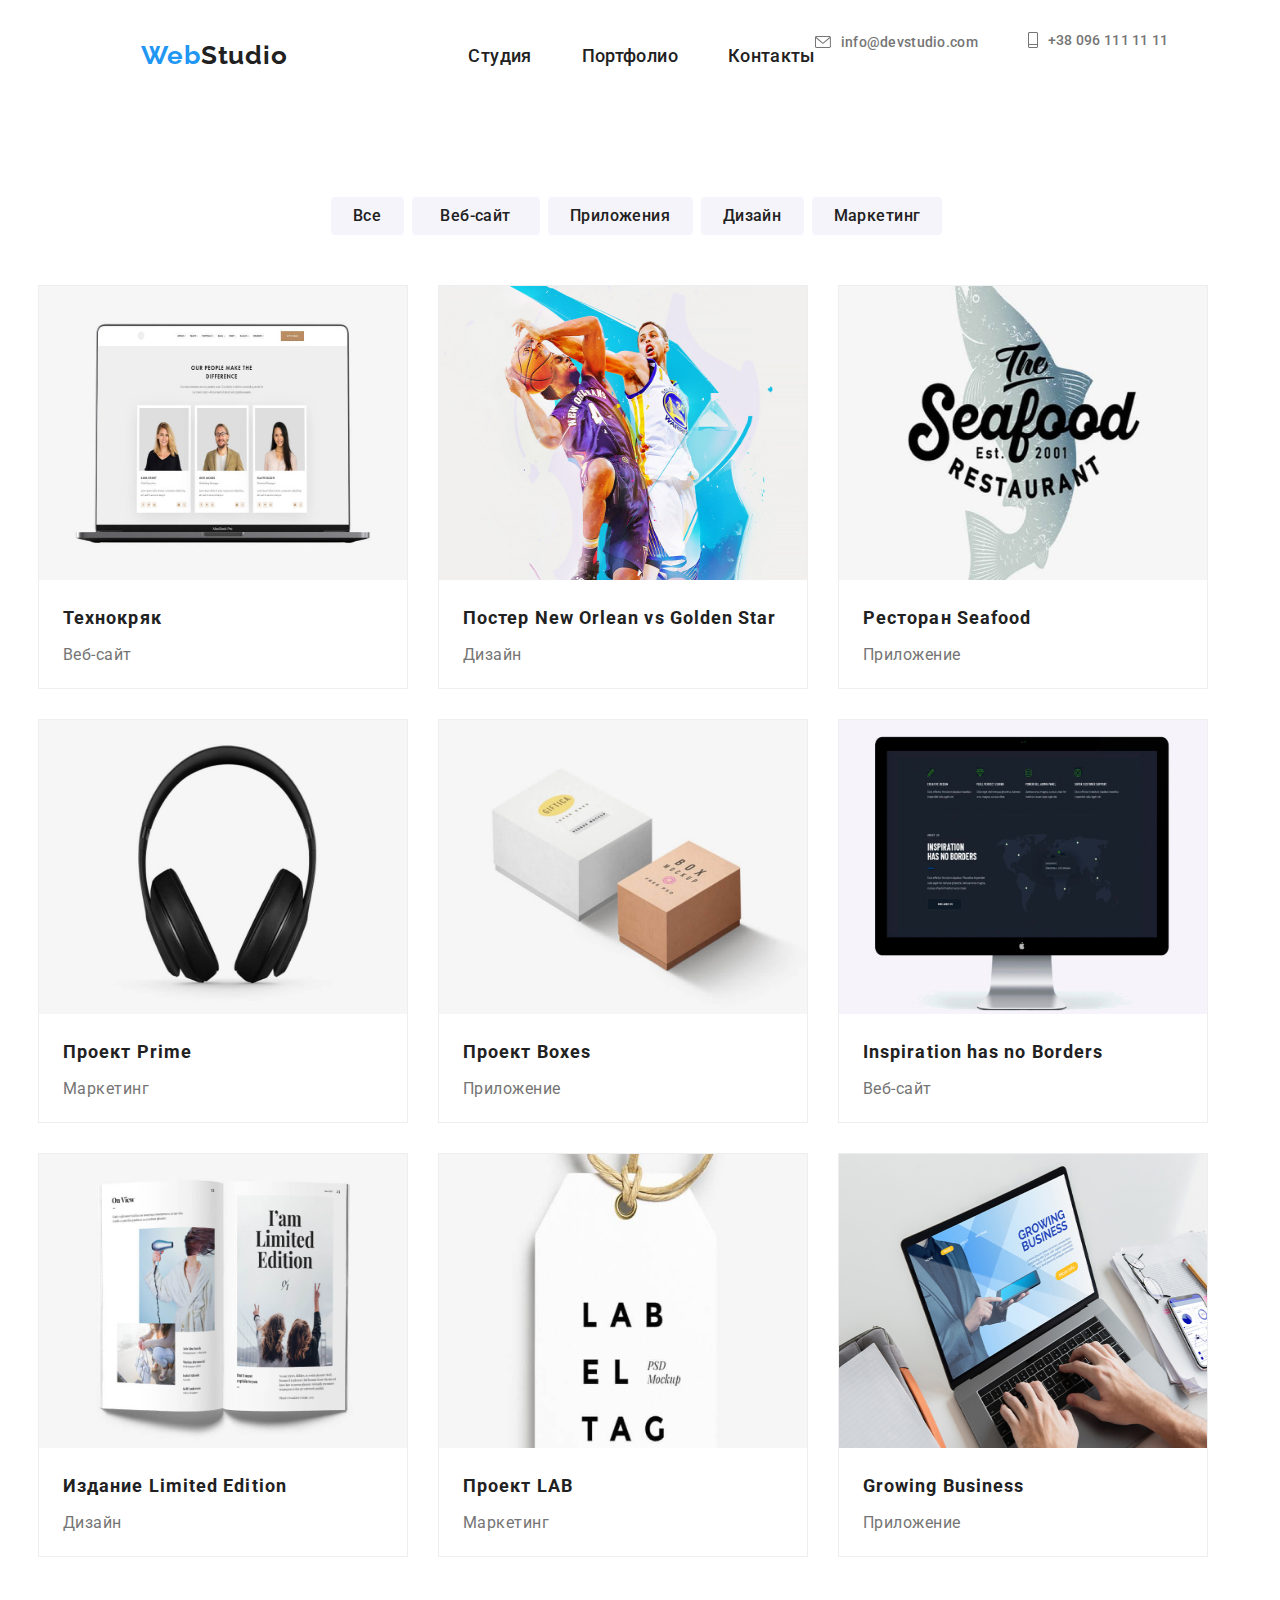
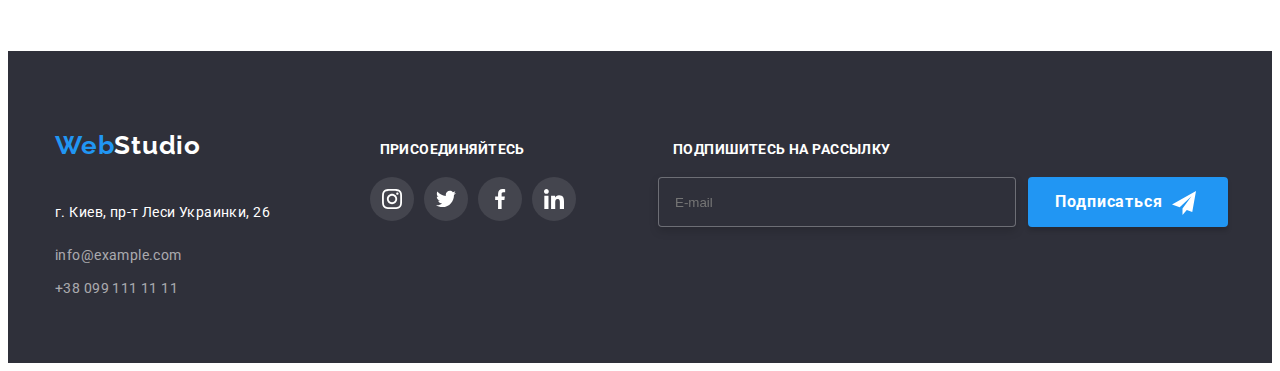
==== commit 8f476e62: "update" ====
--- a/portfolio.html
+++ b/portfolio.html
@@ -33,7 +33,7 @@
                    
                         
                     
-                        <use class="icon-cross" href='./img/svg/close-black.svg'></use>
+                        <use class="icon-cross" href="./img/svg/close-black.svg"></use>
                         <use class="icon-menu" href="./img/svg/burger.svg"></use>
                     </svg>
                     
@@ -383,8 +383,8 @@
 
         
        <section class="footer-section">
-       
-            <footer class="footer">
+            <div class="container">
+                 <footer class="footer">
                 <div class="adress">
                 <a class="footer-webstudio-link" href=""><span class="webstudio-span">Web</span><span
                         class="footer-webstudio-span-studio">Studio</span></a>
@@ -467,6 +467,8 @@
 
         </div>
             </footer>
+            </div>
+           
        
     </section>
  <script src="./js/modal.js"></script>
--- a/sass/main.css
+++ b/sass/main.css
@@ -8,6 +8,11 @@
 html {
   -webkit-box-sizing: border-box;
           box-sizing: border-box;
+  overflow-x: hidden;
+}
+
+body {
+  overflow-x: hidden;
 }
 
 *,
@@ -39,7 +44,7 @@
 }
 
 .header > .container {
-  height: 80px;
+  min-height: 80px;
 }
 
 .container {
@@ -47,7 +52,6 @@
   margin-right: auto;
   padding-right: 15px;
   padding-left: 15px;
-  padding-bottom: 60px;
 }
 
 @media (min-width: 480px) {
@@ -70,6 +74,7 @@
     margin-right: auto;
     padding-right: 15px;
     padding-left: 15px;
+    padding-bottom: 0;
   }
 }
 
@@ -114,25 +119,24 @@
     display: flex;
     -ms-flex-wrap: nowrap;
         flex-wrap: nowrap;
-    padding-left: 80px;
   }
 }
 
 @media (min-width: 480px) {
   .header {
-    width: 480px;
+    min-width: 480px;
   }
 }
 
 @media (min-width: 768px) {
   .header {
-    width: 768px;
+    min-width: 768px;
   }
 }
 
 @media (min-width: 1200px) {
   .header {
-    width: 1200px;
+    min-width: 1200px;
   }
 }
 
@@ -483,7 +487,19 @@
   -webkit-box-pack: center;
       -ms-flex-pack: center;
           justify-content: center;
-  height: 80px;
+  min-height: 80px;
+}
+
+@media (min-width: 480px) {
+  .navbar .container {
+    padding-top: 20px;
+  }
+}
+
+@media (min-width: 768) {
+  .navbar .container {
+    padding-top: 0;
+  }
 }
 
 @media (min-width: 1200px) {
@@ -502,7 +518,7 @@
   -webkit-box-pack: center;
       -ms-flex-pack: center;
           justify-content: center;
-  height: 80px;
+  min-height: 80px;
   border-bottom: 1px solid #ECECEC;
 }
 
@@ -845,7 +861,7 @@
 }
 
 .header > .container {
-  height: 80px;
+  min-height: 80px;
 }
 
 .hero {
@@ -859,23 +875,33 @@
 
 @media (min-width: 480px) {
   .hero {
-    width: 480px;
-    height: 400px;
+    min-width: 480px;
+    min-height: 400px;
   }
 }
 
 @media (min-width: 768px) {
   .hero {
-    width: 768px;
-    height: 400px;
+    min-width: 768px;
+    min-height: 400px;
   }
 }
 
 @media (min-width: 1200px) {
   .hero {
-    width: 1600px;
-    height: 600px;
+    min-width: 1200px;
+    min-height: 600px;
     padding-bottom: 94px;
+    -webkit-box-orient: vertical;
+    -webkit-box-direction: normal;
+        -ms-flex-direction: column;
+            flex-direction: column;
+    -webkit-box-pack: center;
+        -ms-flex-pack: center;
+            justify-content: center;
+    -webkit-box-align: center;
+        -ms-flex-align: center;
+            align-items: center;
   }
 }
 
@@ -949,8 +975,18 @@
     display: -webkit-box;
     display: -ms-flexbox;
     display: flex;
-    padding-left: 300px;
-    padding-right: 400px;
+    -webkit-box-orient: vertical;
+    -webkit-box-direction: normal;
+        -ms-flex-direction: column;
+            flex-direction: column;
+    -webkit-box-pack: center;
+        -ms-flex-pack: center;
+            justify-content: center;
+    -webkit-box-align: center;
+        -ms-flex-align: center;
+            align-items: center;
+    padding-left: 550px;
+    padding-right: 550px;
     padding-top: 150px;
   }
 }
@@ -987,22 +1023,27 @@
 
 @media (min-width: 480px) {
   .features {
-    width: 738px;
-    height: 994px;
+    min-width: 450px;
+    min-height: 994px;
   }
 }
 
 @media (min-width: 768px) {
   .features {
-    width: 768px;
-    height: 507px;
+    min-width: 768px;
+    min-height: 507px;
   }
 }
 
 @media (min-width: 1200px) {
   .features {
-    width: 1200px;
-    height: 294px;
+    min-width: 1200px;
+    min-height: 294px;
+    -ms-flex-wrap: wrap;
+        flex-wrap: wrap;
+    display: -webkit-box;
+    display: -ms-flexbox;
+    display: flex;
   }
 }
 
@@ -1013,8 +1054,8 @@
     display: -webkit-box;
     display: -ms-flexbox;
     display: flex;
-    width: 1170px;
-    height: 294px;
+    min-width: 1170px;
+    min-height: 294px;
   }
 }
 
@@ -1054,22 +1095,22 @@
 
 @media (min-width: 480px) {
   .tumb {
-    width: 450px;
-    height: 120px;
+    min-width: 450px;
+    min-height: 120px;
   }
 }
 
 @media (min-width: 768px) {
   .tumb {
-    width: 354px;
-    height: 120px;
+    min-width: 354px;
+    min-height: 120px;
   }
 }
 
 @media (min-width: 1200px) {
   .tumb {
-    width: 270px;
-    height: 120px;
+    min-width: 270px;
+    min-height: 120px;
   }
 }
 
@@ -1082,7 +1123,7 @@
   letter-spacing: 0.03em;
   text-transform: uppercase;
   display: inline-block;
-  width: 270px;
+  min-width: 270px;
 }
 
 @media (min-width: 768px) {
@@ -1099,8 +1140,8 @@
   .flex-element h3 {
     margin-top: 30px;
     margin-bottom: 10px;
-    margin-left: 105px;
-    margin-right: 105px;
+    margin-left: 0;
+    margin-right: 0;
   }
 }
 
@@ -1125,8 +1166,8 @@
 
 .box {
   display: block;
-  width: 270px;
-  height: 75px;
+  min-width: 270px;
+  min-height: 75px;
   margin-right: 30px;
 }
 
@@ -1142,30 +1183,37 @@
 
 @media (min-width: 480px) {
   .flex-element {
-    width: 450px;
-    height: 226px;
+    min-width: 450px;
+    min-height: 226px;
   }
 }
 
 @media (min-width: 768px) {
   .flex-element {
-    width: 354px;
-    height: 251px;
+    min-width: 354px;
+    min-height: 251px;
     margin: 15px;
   }
 }
 
 @media (min-width: 1200px) {
   .flex-element {
-    width: 270px;
-    height: 101px;
-    margin-right: 30px;
+    min-width: 270px;
+    min-height: 101px;
+    margin-right: 15px;
+    margin-left: 15px;
   }
 }
 
 @media (min-width: 1200px) {
   .flex-element:nth-last-child(4n+1) {
     margin-right: 0;
+  }
+}
+
+@media (min-width: 1200px) {
+  .flex-element:nth-child(1) {
+    margin-left: 0;
   }
 }
 
@@ -1204,8 +1252,8 @@
 
 @media (min-width: 1200px) {
   .what-are-we {
-    width: 1170px;
-    height: 386px;
+    min-width: 1170px;
+    min-height: 386px;
     display: -webkit-box;
     display: -ms-flexbox;
     display: flex;
@@ -1216,7 +1264,6 @@
     -webkit-box-pack: center;
         -ms-flex-pack: center;
             justify-content: center;
-    padding-left: 200px;
   }
 }
 
@@ -1233,12 +1280,6 @@
   margin-bottom: 50px;
 }
 
-@media (min-width: 1200px) {
-  .secondary-title {
-    margin-left: 170px;
-  }
-}
-
 .pictures {
   display: -webkit-box;
   display: -ms-flexbox;
@@ -1259,23 +1300,24 @@
 
 @media (min-width: 480px) {
   .our-team {
-    width: 450px;
-    height: 2791px;
+    min-width: 450px;
+    min-height: 2791px;
   }
 }
 
 @media (min-width: 768px) {
   .our-team {
     margin-top: 100px;
-    width: 768px;
-    height: 1285px;
+    min-width: 768px;
+    min-height: 1285px;
   }
 }
 
 @media (min-width: 1200px) {
   .our-team {
-    width: 1600px;
-    height: 708px;
+    min-width: 1200px;
+    min-height: 708px;
+    margin-top: 0;
   }
 }
 
@@ -1284,7 +1326,7 @@
     margin-left: auto;
     margin-right: auto;
     margin-top: 0;
-    width: 1200px;
+    min-width: 1200px;
   }
 }
 
@@ -1397,7 +1439,7 @@
 
 @media (min-width: 480px) {
   .card {
-    width: 450px;
+    width: 420px;
     height: 622px;
   }
 }
@@ -1562,8 +1604,8 @@
 
 @media (min-width: 480px) {
   .clients {
-    width: 450px;
-    height: 393px;
+    min-width: 450px;
+    min-height: 393px;
     margin-right: auto;
     margin-left: auto;
   }
@@ -1571,8 +1613,9 @@
 
 @media (min-width: 768px) {
   .clients {
-    width: 768px;
-    height: 273px;
+    min-width: 768px;
+    min-height: 273px;
+    margin-bottom: 130px;
     margin-right: auto;
     margin-left: auto;
   }
@@ -1580,9 +1623,10 @@
 
 @media (min-width: 1200px) {
   .clients {
-    height: 182px;
-    width: 1170px;
-    margin-left: 190px;
+    min-height: 182px;
+    min-width: 1170px;
+    margin-left: 0;
+    margin-bottom: 0;
     display: -webkit-box;
     display: -ms-flexbox;
     display: flex;
@@ -1598,8 +1642,8 @@
     margin-left: auto;
     margin-right: auto;
     margin-top: 0;
-    width: 1200px;
-    height: 182px;
+    min-width: 1200px;
+    min-height: 182px;
     padding-bottom: 94px;
     padding-top: 94px;
     padding-right: 215px;
@@ -1676,10 +1720,6 @@
   margin-right: 0;
 }
 
-.list-element {
-  /* outline: 1px solid green; */
-}
-
 .clients-link {
   display: -webkit-box;
   display: -ms-flexbox;
@@ -1777,6 +1817,12 @@
 @media (min-width: 1200px) {
   .list-element:nth-last-child(6n+1) {
     margin-right: 0;
+  }
+}
+
+@media (min-width: 1200px) {
+  .list-element:nth-child(1) {
+    margin-left: 0;
   }
 }
 
@@ -1787,7 +1833,6 @@
   -ms-flex-wrap: wrap;
       flex-wrap: wrap;
   padding-bottom: 0;
-  margin: 15px;
 }
 
 @media (min-width: 1200px) {
@@ -1821,7 +1866,7 @@
 
 @media (min-width: 480px) {
   .footer-section {
-    height: 663px;
+    min-height: 663px;
     padding-top: 60px;
     padding-bottom: 60px;
   }
@@ -1829,31 +1874,29 @@
 
 @media (min-width: 768px) {
   .footer-section {
-    height: 463px;
+    min-height: 463px;
     padding-top: 60px;
   }
 }
 
 @media (min-width: 1200px) {
   .footer-section {
-    height: 252px;
-    width: 1600px;
+    min-height: 252px;
+    min-width: 1200px;
+    padding-bottom: 0;
     display: -webkit-box;
     display: -ms-flexbox;
     display: flex;
-    margin-top: 190px;
   }
 }
 
 .footer {
   margin-bottom: 0;
-  margin-right: auto;
-  margin-left: auto;
 }
 
 @media (min-width: 480px) {
   .footer {
-    width: 480px;
+    min-width: 480px;
     display: block;
     -webkit-box-orient: vertical;
     -webkit-box-direction: normal;
@@ -1867,8 +1910,8 @@
 
 @media (min-width: 768px) {
   .footer {
-    width: 768px;
-    height: 463px;
+    min-width: 768px;
+    min-height: 463px;
     display: -webkit-box;
     display: -ms-flexbox;
     display: flex;
@@ -1886,19 +1929,23 @@
 
 @media (min-width: 1200px) {
   .footer {
-    width: 1230px;
-    height: 252px;
+    min-width: 1230px;
+    min-height: 252px;
     display: -webkit-box;
     display: -ms-flexbox;
     display: flex;
+    -webkit-box-pack: justify;
+        -ms-flex-pack: justify;
+            justify-content: space-between;
+    -webkit-box-align: baseline;
+        -ms-flex-align: baseline;
+            align-items: baseline;
   }
 }
 
 .footer-portfolio {
   padding-top: 60px;
   margin-bottom: 0;
-  margin-right: auto;
-  margin-left: auto;
   display: -webkit-box;
   display: -ms-flexbox;
   display: flex;
@@ -1927,27 +1974,25 @@
 .container-no-padding {
   padding-right: 15px;
   padding-left: 15px;
-  margin-left: auto;
-  margin-right: auto;
 }
 
 @media (min-width: 480px) {
   .container-no-padding {
-    width: 480px;
+    min-width: 480px;
   }
 }
 
 @media (min-width: 768px) {
   .container-no-padding {
-    width: 768px;
-    height: 463px;
+    min-width: 768px;
+    min-height: 463px;
   }
 }
 
 @media (min-width: 1200px) {
   .container-no-padding {
-    width: 1200px;
-    height: 252px;
+    min-width: 1200px;
+    min-height: 252px;
   }
 }
 
@@ -1989,7 +2034,7 @@
     display: inline-block;
     margin-bottom: 9px;
     margin-top: 20px;
-    margin-left: 50px;
+    margin-left: 0;
   }
 }
 
@@ -2031,6 +2076,12 @@
   }
 }
 
+@media (min-width: 1200px) {
+  .address-contacts-mail {
+    padding-left: 0;
+  }
+}
+
 .address-contacts-phone {
   font-family: Roboto;
   font-style: normal;
@@ -2056,6 +2107,12 @@
   }
 }
 
+@media (min-width: 1200px) {
+  .address-contacts-phone {
+    padding-left: 0;
+  }
+}
+
 @media (min-width: 480px) {
   .footer-webstudio-link {
     padding-left: 163px;
@@ -2066,6 +2123,13 @@
 @media (max-width: 1199px) {
   .footer-webstudio-link {
     padding-left: 115px;
+  }
+}
+
+@media (min-width: 1200px) {
+  .footer-webstudio-link {
+    padding-left: 0;
+    padding-right: 0;
   }
 }
 
@@ -2084,6 +2148,13 @@
   }
 }
 
+@media (min-width: 1200px) {
+  .address-span p {
+    padding-left: 0;
+    padding-right: 0;
+  }
+}
+
 /* join */
 @media (min-width: 480px) {
   .join {
@@ -2101,7 +2172,7 @@
 
 @media (min-width: 1200px) {
   .join {
-    margin-left: 70px;
+    margin-left: 0;
   }
 }
 
@@ -2165,7 +2236,7 @@
   }
 }
 
-@media (max-width: 1199px) {
+@media (min-width: 768px) {
   .footer-joinup-title {
     padding: 0;
     padding-left: 20px;
@@ -2176,6 +2247,7 @@
   .footer-joinup-title {
     padding-left: 0;
     padding-top: 0;
+    margin-left: 10px;
   }
 }
 
@@ -2228,15 +2300,15 @@
 /* Рисуем футер блок-форму*/
 @media (min-width: 480px) {
   .telegram {
-    width: 450px;
-    height: 156px;
+    min-width: 450px;
+    min-height: 156px;
   }
 }
 
 @media (min-width: 768px) {
   .telegram {
-    width: 450px;
-    height: 156px;
+    min-width: 450px;
+    min-height: 156px;
     display: -webkit-box;
     display: -ms-flexbox;
     display: flex;
@@ -2251,13 +2323,13 @@
 
 @media (min-width: 1200px) {
   .telegram {
-    margin-right: 0;
+    margin-right: 40px;
     margin-left: 0;
     -webkit-box-pack: end;
         -ms-flex-pack: end;
             justify-content: flex-end;
-    width: 570px;
-    height: 86px;
+    min-width: 570px;
+    min-height: 86px;
   }
 }
 
@@ -2272,8 +2344,8 @@
 }
 
 .footer-telegram {
-  width: 200px;
-  height: 50px;
+  min-width: 200px;
+  min-height: 50px;
 }
 
 .footer-telegram {
@@ -2319,8 +2391,8 @@
 
 @media (min-width: 1200px) {
   .telegram-title {
-    width: 219px;
-    height: 16px;
+    min-width: 219px;
+    min-height: 16px;
     margin-right: 0;
     margin-bottom: 20px;
     margin-top: 10px;
@@ -2384,6 +2456,10 @@
     -webkit-box-align: start;
         -ms-flex-align: start;
             align-items: flex-start;
+    -webkit-box-orient: vertical;
+    -webkit-box-direction: normal;
+        -ms-flex-flow: column;
+            flex-flow: column;
   }
 }
 
@@ -2392,6 +2468,11 @@
     display: -webkit-box;
     display: -ms-flexbox;
     display: flex;
+    -webkit-box-orient: horizontal;
+    -webkit-box-direction: normal;
+        -ms-flex-flow: row;
+            flex-flow: row;
+    padding-left: 0;
   }
 }
 
@@ -2432,6 +2513,12 @@
   }
 }
 
+@media (min-width: 1200px) {
+  .telegram-button {
+    margin: 0;
+  }
+}
+
 .telegram-button::after {
   content: "";
   position: absolute;
@@ -2596,7 +2683,6 @@
 
 @media (min-width: 480px) {
   .card-container-portfolio {
-    width: 480px;
     margin-left: auto;
     margin-right: auto;
     padding-left: 15px;
@@ -2606,7 +2692,6 @@
 
 @media (min-width: 768px) {
   .card-container-portfolio {
-    width: 768px;
     margin-left: auto;
     margin-right: auto;
     padding-left: 15px;
@@ -2616,7 +2701,6 @@
 
 @media (min-width: 1200px) {
   .card-container-portfolio {
-    width: 1230px;
     margin-left: auto;
     margin-right: auto;
     padding-left: 15px;
@@ -2631,20 +2715,20 @@
   display: flex;
   -ms-flex-wrap: wrap;
       flex-wrap: wrap;
-  width: 1200px;
+  min-width: 1200px;
   padding-left: 15px;
   padding-right: 15px;
 }
 
 @media (min-width: 480px) {
   .flex-container-portfolio {
-    width: 480px;
+    min-width: 480px;
   }
 }
 
 @media (min-width: 768px) {
   .flex-container-portfolio {
-    width: 768px;
+    min-width: 768px;
   }
 }
 
@@ -2655,7 +2739,7 @@
     display: flex;
     -ms-flex-wrap: wrap;
         flex-wrap: wrap;
-    width: 1200px;
+    min-width: 1200px;
     padding-left: 15px;
     padding-right: 15px;
   }
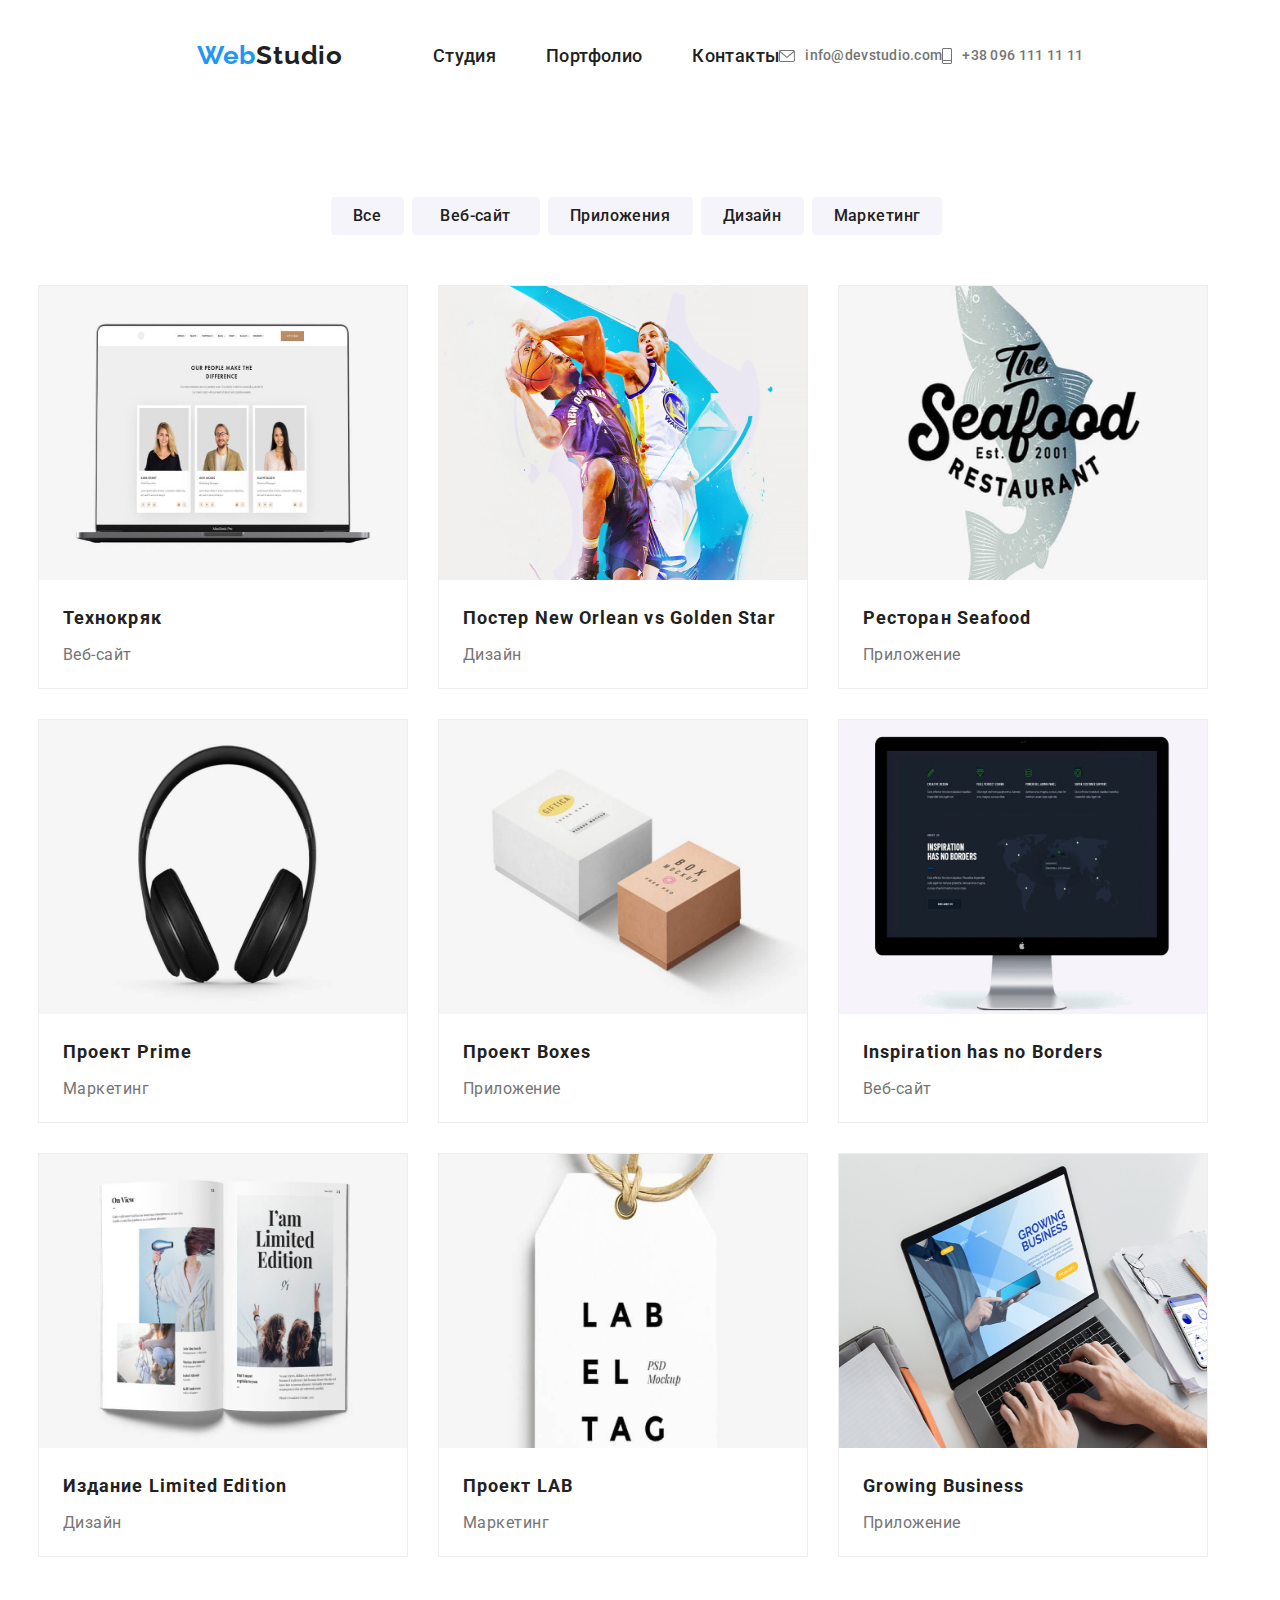
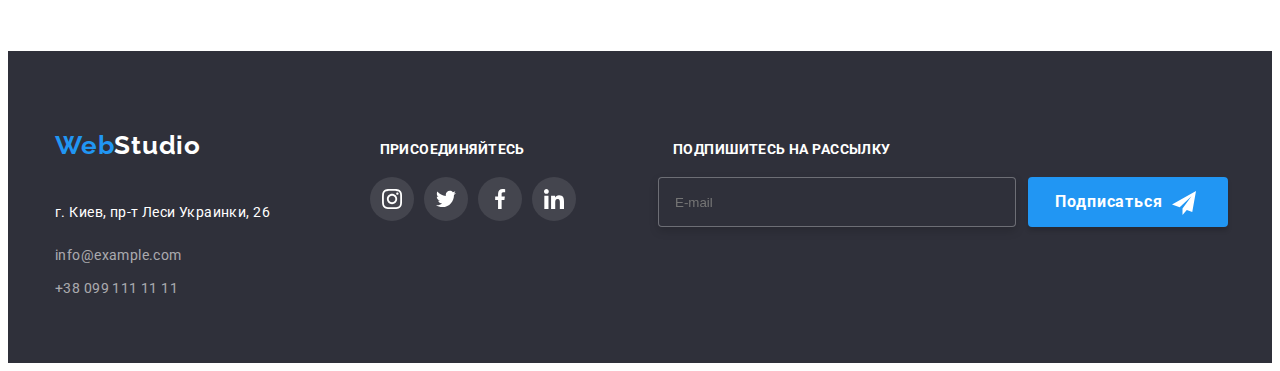
==== commit 472f8da8: "header-update" ====
--- a/portfolio.html
+++ b/portfolio.html
@@ -14,7 +14,7 @@
 </head>
 
 <body>
-    <div class="container">
+    
        <header class="header">
         <div class="container">
             <nav class="navbar">
@@ -94,7 +94,7 @@
             </nav>
         </div>
     </header> 
-    </div>
+   
    
    
 
--- a/sass/main.css
+++ b/sass/main.css
@@ -528,7 +528,7 @@
 
 @media (min-width: 1200px) {
   .webstudio {
-    margin-right: 93px;
+    margin-right: 0;
   }
 }
 
@@ -560,6 +560,7 @@
     -webkit-box-align: baseline;
         -ms-flex-align: baseline;
             align-items: baseline;
+    margin-left: 90px;
   }
 }
 
@@ -708,12 +709,15 @@
     display: -ms-flexbox;
     display: flex;
     margin-left: auto;
+    -webkit-box-align: center;
+        -ms-flex-align: center;
+            align-items: center;
   }
 }
 
 @media (min-width: 1200px) {
   .contacts .item + .item {
-    margin-left: 50px;
+    margin-left: 0;
   }
 }
 
@@ -757,6 +761,8 @@
     -webkit-box-align: center;
         -ms-flex-align: center;
             align-items: center;
+    padding: 0;
+    margin: 0;
   }
 }
 
@@ -837,6 +843,8 @@
     -webkit-box-align: center;
         -ms-flex-align: center;
             align-items: center;
+    margin: 0;
+    padding: 0;
   }
 }
 
@@ -1852,10 +1860,6 @@
 .clietns-title-clients {
   padding-bottom: 50px;
   margin: 0;
-}
-
-.footer-section {
-  padding-top: 60px;
 }
 
 .footer-section {
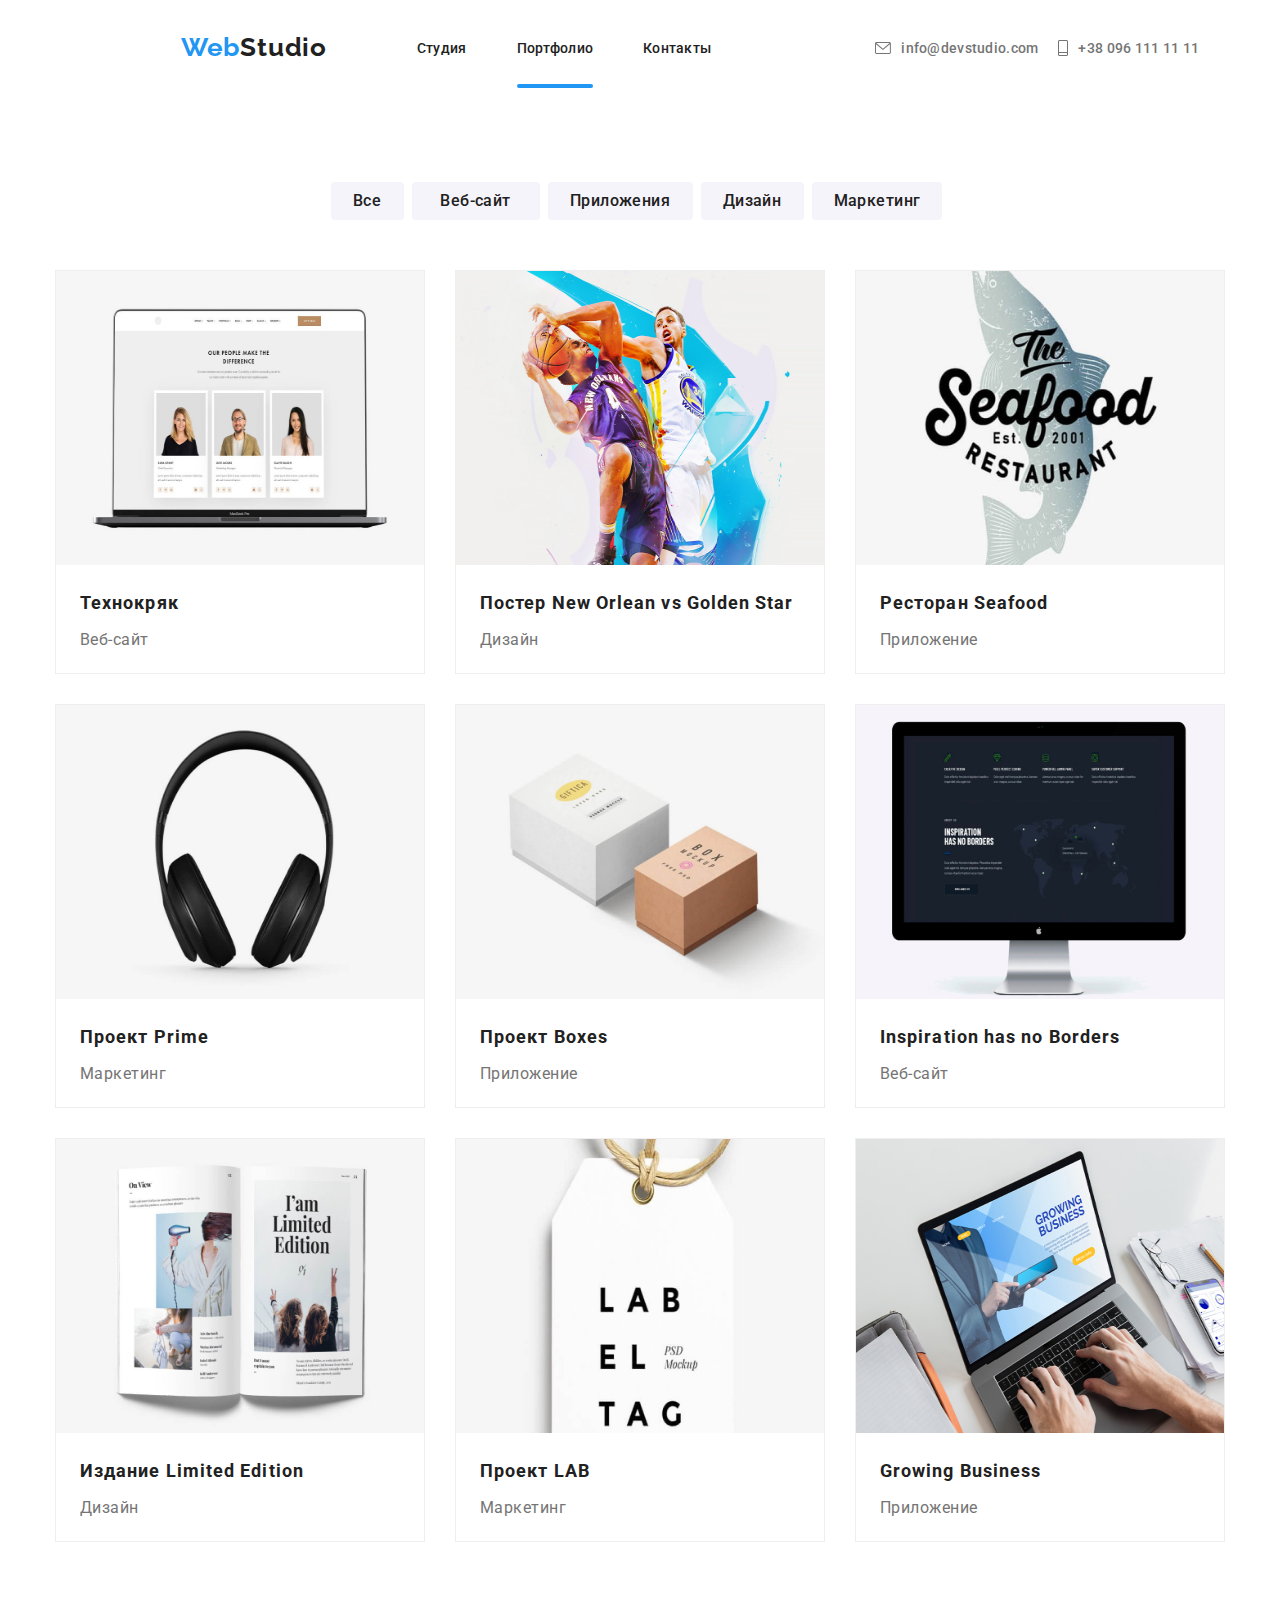
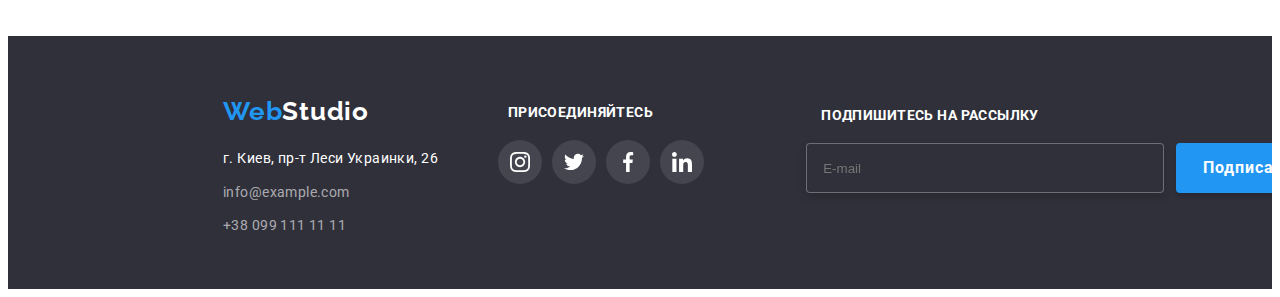
==== commit 120d54c7: "update" ====
--- a/portfolio.html
+++ b/portfolio.html
@@ -53,8 +53,8 @@
                    
                        
                     
-                    <li class="item"><a class="link-portfolio" href="index.html">Студия</a></li>
-                    <li class="item"><a class="link-portfolio portfolio-index" href="portfolio.html">Портфолио</a></li>
+                    <li class="item"><a class="link-portfolio studio-blue" href="index.html">Студия</a></li>
+                    <li class="item"><a class="link-portfolio portfolio-index blue" href="portfolio.html">Портфолио</a></li>
                     <li class="item"><a class="link-portfolio contact" href="">Контакты</a></li>
                    
 
--- a/sass/main.css
+++ b/sass/main.css
@@ -241,13 +241,13 @@
 }
 
 .transition-text {
-  padding: 30px;
   position: absolute;
   top: 0;
   left: 0;
-  width: 322px;
-  height: 168px;
+  min-width: 322px;
+  min-height: 168px;
   opacity: 0;
+  margin: 63px 24px;
   -webkit-transform: translateY(100%);
           transform: translateY(100%);
   -webkit-transition: -webkit-transform all var(--time, --animate);
@@ -268,6 +268,11 @@
   transition: all var(--time, --animate);
 }
 
+.transition-text p {
+  width: 322px;
+  height: 168px;
+}
+
 /* анимация в индекс html */
 .features-pictures {
   position: relative;
@@ -300,25 +305,11 @@
   position: relative;
 }
 
-.link-portfolio::before {
-  display: inline-block;
-  content: "";
-  position: absolute;
-  bottom: 0;
-  left: 0;
-  width: 48px;
-  height: 4px;
-  background-color: #2196f3;
-  border-radius: 2px;
-  opacity: 0;
-}
-
 .studio::before {
   display: inline-block;
   content: "";
   position: absolute;
   bottom: 0;
-  width: 48px;
   height: 4px;
   background-color: #2196f3;
   border-radius: 2px;
@@ -328,12 +319,14 @@
 @media (min-width: 480px) {
   .studio::before {
     left: 195px;
+    width: 62px;
   }
 }
 
 @media (min-width: 1200px) {
   .studio::before {
     left: 0;
+    width: 48px;
   }
 }
 
@@ -343,11 +336,16 @@
   position: absolute;
   bottom: 0;
   left: 0;
-  width: 78px;
   height: 4px;
   background-color: #2196f3;
   border-radius: 2px;
   opacity: 1;
+}
+
+@media (min-width: 1200px) {
+  .portfolio::before {
+    width: 76px;
+  }
 }
 
 .link-portfolio:hover::before {
@@ -362,7 +360,7 @@
   position: absolute;
   bottom: 0;
   left: 165px;
-  width: 78px;
+  width: 98px;
   height: 4px;
   background-color: #2196f3;
   border-radius: 2px;
@@ -378,10 +376,68 @@
 @media (min-width: 1200px) {
   .portfolio-index::before {
     left: 0;
+    width: 76px;
+  }
+}
+
+.blue::before {
+  display: inline-block;
+  content: "";
+  position: absolute;
+  bottom: 0;
+  left: 165px;
+  width: 98px;
+  height: 4px;
+  background-color: #2196f3;
+  border-radius: 2px;
+  opacity: 1;
+}
+
+@media (min-width: 480px) {
+  .blue::before {
+    left: 180px;
+  }
+}
+
+@media (min-width: 1200px) {
+  .blue::before {
+    left: 0;
+    width: 76px;
   }
 }
 
 .portfolio-index:hover::before {
+  opacity: 1;
+  -webkit-transition: all var(--time, --animate);
+  transition: all var(--time, --animate);
+}
+
+.studio-blue::before {
+  display: inline-block;
+  content: "";
+  position: absolute;
+  bottom: 0;
+  height: 4px;
+  background-color: #2196f3;
+  border-radius: 2px;
+  opacity: 0;
+}
+
+@media (min-width: 480px) {
+  .studio-blue::before {
+    left: 195px;
+    width: 62px;
+  }
+}
+
+@media (min-width: 1200px) {
+  .studio-blue::before {
+    left: 0;
+    width: 48px;
+  }
+}
+
+.studio-blue:hover::before {
   opacity: 1;
   -webkit-transition: all var(--time, --animate);
   transition: all var(--time, --animate);
@@ -393,7 +449,7 @@
   position: absolute;
   bottom: 0;
   left: 170px;
-  width: 68px;
+  width: 86px;
   height: 4px;
   background-color: #2196f3;
   border-radius: 2px;
@@ -409,6 +465,7 @@
 @media (min-width: 1200px) {
   .contact::before {
     left: 0;
+    width: 67px;
   }
 }
 
@@ -487,7 +544,7 @@
   -webkit-box-pack: center;
       -ms-flex-pack: center;
           justify-content: center;
-  min-height: 80px;
+  height: 80px;
 }
 
 @media (min-width: 480px) {
@@ -528,7 +585,7 @@
 
 @media (min-width: 1200px) {
   .webstudio {
-    margin-right: 0;
+    margin-left: 100px;
   }
 }
 
@@ -662,13 +719,6 @@
   letter-spacing: 0.02em;
 }
 
-@media (min-width: 1200px) {
-  .link-portfolio {
-    padding-bottom: 32px;
-    padding-top: 32px;
-  }
-}
-
 @media (max-width: 767px) {
   .link-portfolio {
     padding-bottom: 12px;
@@ -687,6 +737,20 @@
   .link-portfolio {
     font-size: 18px;
     line-height: 21,09px;
+  }
+}
+
+@media (min-width: 1200px) {
+  .link-portfolio {
+    padding-bottom: 32px;
+    padding-top: 32px;
+    font-family: Roboto;
+    font-style: normal;
+    font-weight: 500;
+    font-size: 14px;
+    line-height: 16px;
+    letter-spacing: 0.02em;
+    color: #212121;
   }
 }
 
@@ -712,6 +776,7 @@
     -webkit-box-align: center;
         -ms-flex-align: center;
             align-items: center;
+    margin-left: 144px;
   }
 }
 
@@ -763,6 +828,7 @@
             align-items: center;
     padding: 0;
     margin: 0;
+    margin-left: 20px;
   }
 }
 
@@ -845,6 +911,7 @@
             align-items: center;
     margin: 0;
     padding: 0;
+    margin-left: 20px;
   }
 }
 
@@ -899,6 +966,8 @@
   .hero {
     min-width: 1200px;
     min-height: 600px;
+    padding-left: 0;
+    padding-right: 0;
     padding-bottom: 94px;
     -webkit-box-orient: vertical;
     -webkit-box-direction: normal;
@@ -910,11 +979,12 @@
     -webkit-box-align: center;
         -ms-flex-align: center;
             align-items: center;
+    text-align: center;
   }
 }
 
 .overlay {
-  height: 600px;
+  min-height: 600px;
   margin-left: auto;
   margin-right: auto;
   background-size: cover;
@@ -926,19 +996,19 @@
 
 @media (min-width: 480px) {
   .overlay {
-    width: 480px;
+    min-width: 480px;
   }
 }
 
 @media (min-width: 768px) {
   .overlay {
-    width: 768px;
+    min-width: 768px;
   }
 }
 
 @media (min-width: 1200px) {
   .overlay {
-    width: 1600px;
+    min-width: 1600px;
   }
 }
 
@@ -953,7 +1023,7 @@
   letter-spacing: 0.06em;
   text-transform: uppercase;
   /* горизонтальная геометрия */
-  margin: 0;
+  margin: 0 auto;
   /*  телефон */
   /* таблетка*/
 }
@@ -961,41 +1031,50 @@
 @media (min-width: 480px) {
   .hero-title {
     padding-top: 118px;
-    padding-left: 60px;
-    padding-right: 60px;
+    width: 360px;
     padding-bottom: 30px;
+    font-family: Roboto;
+    font-style: normal;
+    font-weight: 900;
+    font-size: 26px;
+    line-height: 42px;
+    /* or 162% */
+    text-align: center;
+    letter-spacing: 0.06em;
+    text-transform: uppercase;
   }
 }
 
 @media (min-width: 768px) {
   .hero-title {
     padding-top: 118px;
-    padding-left: 204px;
-    padding-right: 204px;
     padding-bottom: 30px;
+    width: 360px;
+    font-family: Roboto;
+    font-style: normal;
+    font-weight: 900;
     font-size: 26px;
     line-height: 42px;
+    /* or 162% */
+    text-align: center;
+    letter-spacing: 0.06em;
+    text-transform: uppercase;
   }
 }
 
 @media (min-width: 1200px) {
   .hero-title {
-    display: -webkit-box;
-    display: -ms-flexbox;
-    display: flex;
-    -webkit-box-orient: vertical;
-    -webkit-box-direction: normal;
-        -ms-flex-direction: column;
-            flex-direction: column;
-    -webkit-box-pack: center;
-        -ms-flex-pack: center;
-            justify-content: center;
-    -webkit-box-align: center;
-        -ms-flex-align: center;
-            align-items: center;
-    padding-left: 550px;
-    padding-right: 550px;
+    width: 696px;
     padding-top: 150px;
+    font-family: Roboto;
+    font-style: normal;
+    font-weight: 900;
+    font-size: 44px;
+    line-height: 60px;
+    /* or 136% */
+    text-align: center;
+    letter-spacing: 0.06em;
+    text-transform: uppercase;
   }
 }
 
@@ -1871,7 +1950,6 @@
 @media (min-width: 480px) {
   .footer-section {
     min-height: 663px;
-    padding-top: 60px;
     padding-bottom: 60px;
   }
 }
@@ -1879,14 +1957,13 @@
 @media (min-width: 768px) {
   .footer-section {
     min-height: 463px;
-    padding-top: 60px;
   }
 }
 
 @media (min-width: 1200px) {
   .footer-section {
     min-height: 252px;
-    min-width: 1200px;
+    min-width: 1600px;
     padding-bottom: 0;
     display: -webkit-box;
     display: -ms-flexbox;
@@ -2000,6 +2077,11 @@
   }
 }
 
+.adress {
+  padding-top: 60px;
+  padding-bottom: 52px;
+}
+
 @media (min-width: 768px) {
   .address {
     display: block;
@@ -2036,8 +2118,6 @@
 @media (min-width: 1200px) {
   .address-span {
     display: inline-block;
-    margin-bottom: 9px;
-    margin-top: 20px;
     margin-left: 0;
   }
 }
@@ -2083,6 +2163,7 @@
 @media (min-width: 1200px) {
   .address-contacts-mail {
     padding-left: 0;
+    margin-bottom: 9px;
   }
 }
 
@@ -2156,6 +2237,10 @@
   .address-span p {
     padding-left: 0;
     padding-right: 0;
+    padding-top: 0;
+    padding-bottom: 0;
+    margin-top: 20px;
+    margin-bottom: 9px;
   }
 }
 
@@ -2171,12 +2256,17 @@
     display: block;
     width: 206px;
     height: 80px;
+    -ms-flex-item-align: center;
+        -ms-grid-row-align: center;
+        align-self: center;
+    margin-bottom: 60px;
   }
 }
 
 @media (min-width: 1200px) {
   .join {
-    margin-left: 0;
+    margin-left: auto;
+    margin-right: auto;
   }
 }
 
@@ -2327,8 +2417,8 @@
 
 @media (min-width: 1200px) {
   .telegram {
-    margin-right: 40px;
-    margin-left: 0;
+    margin-left: auto;
+    margin-right: auto;
     -webkit-box-pack: end;
         -ms-flex-pack: end;
             justify-content: flex-end;
@@ -2720,6 +2810,9 @@
   -ms-flex-wrap: wrap;
       flex-wrap: wrap;
   min-width: 1200px;
+  -webkit-box-pack: center;
+      -ms-flex-pack: center;
+          justify-content: center;
   padding-left: 15px;
   padding-right: 15px;
 }
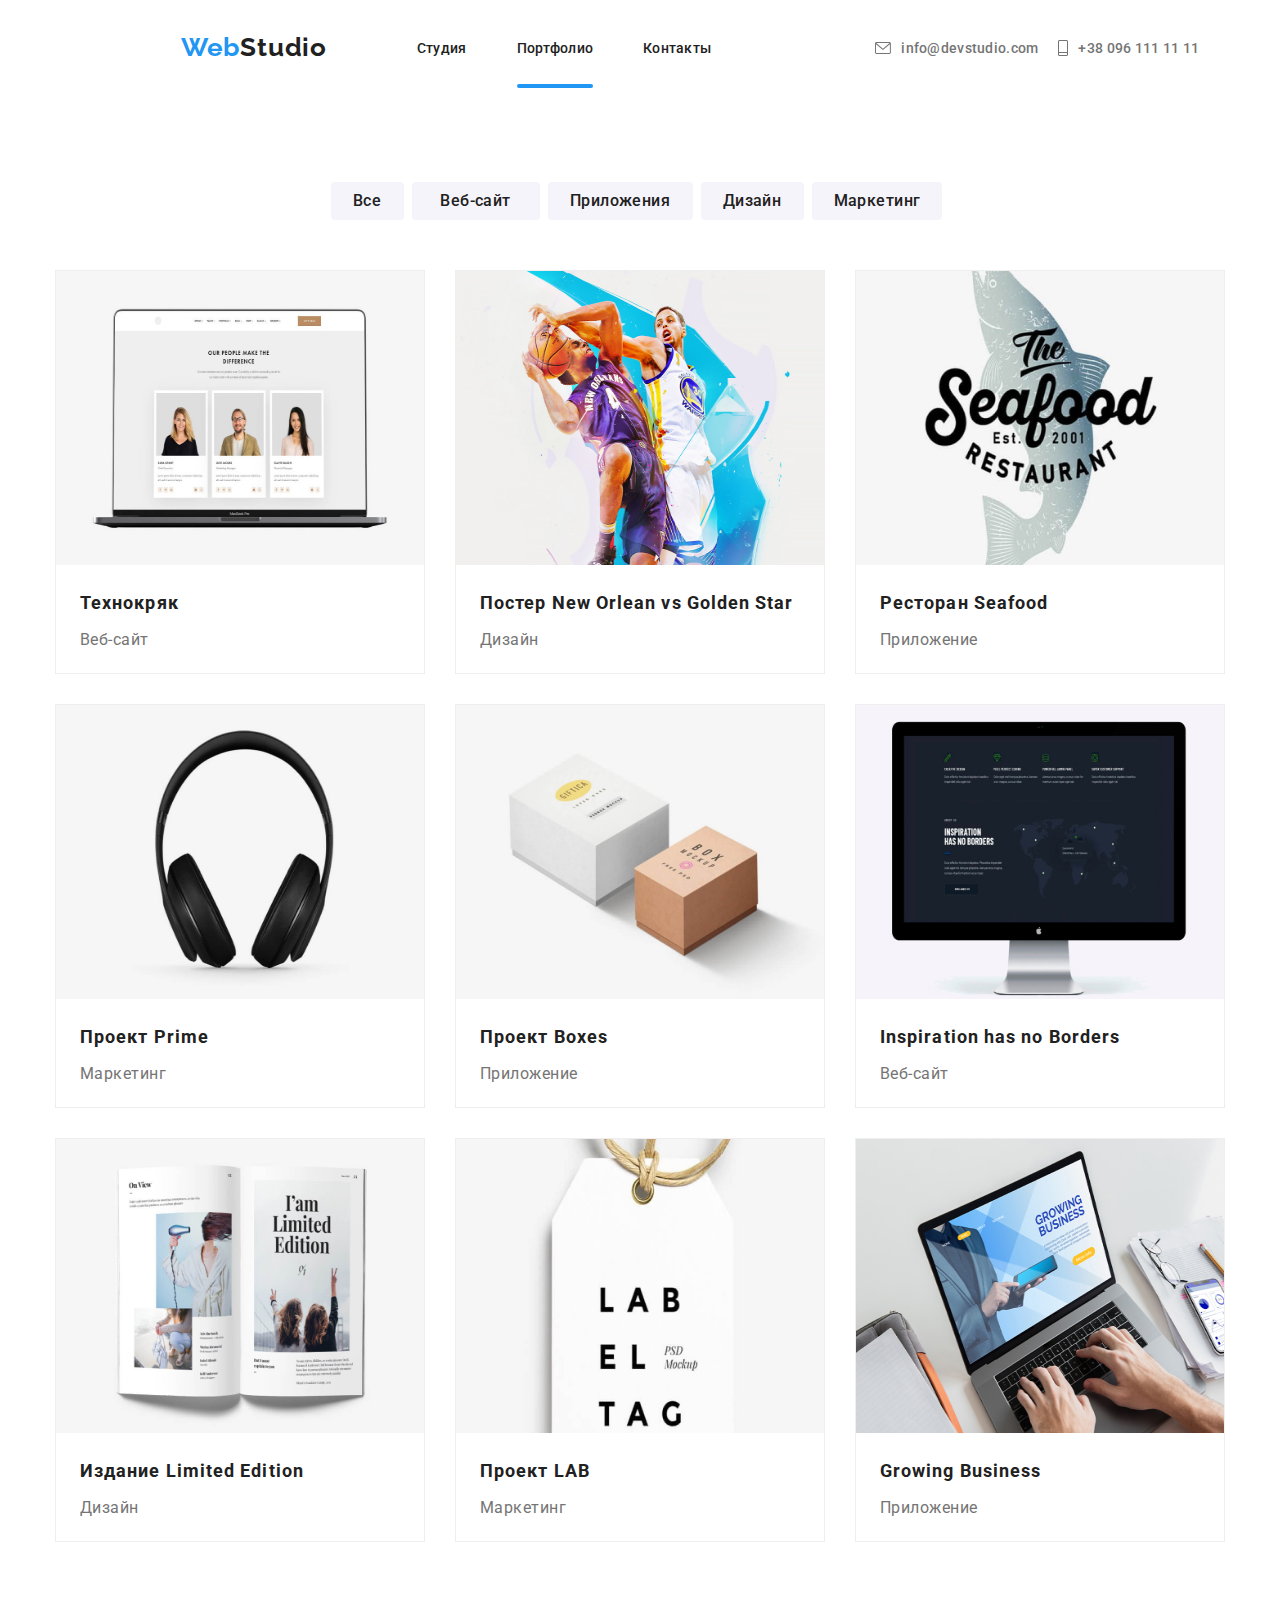
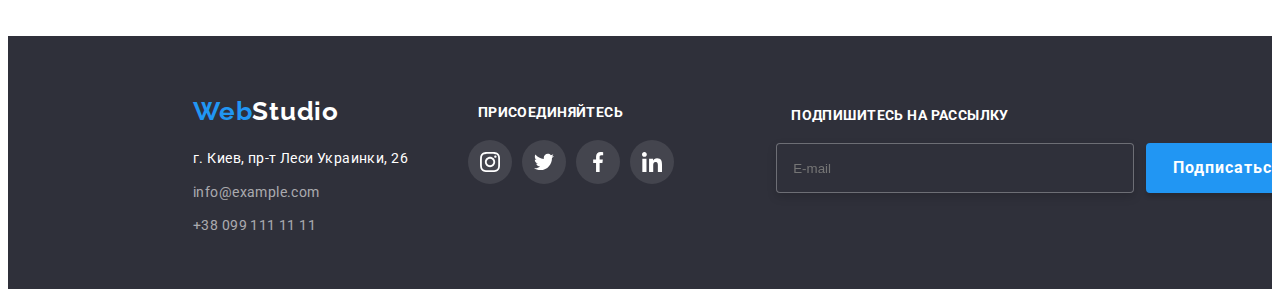
==== commit ffa71805: "сделал подчеркивание" ====
--- a/portfolio.html
+++ b/portfolio.html
@@ -115,7 +115,7 @@
         
    
 <div class="card-container-portfolio">
-    <div class="flex-container-portfolio">
+    <div class="flex-container-portfolio" style="max-width:1200px; margin: 0 auto;">
 
 <div class="card-portfolio">
     <div class="product-thumb">
--- a/sass/main.css
+++ b/sass/main.css
@@ -56,20 +56,20 @@
 
 @media (min-width: 480px) {
   .container {
-    width: 480px;
+    min-width: 480px;
     padding-bottom: 60px;
   }
 }
 
 @media (min-width: 768px) {
   .container {
-    width: 768px;
+    min-width: 768px;
   }
 }
 
 @media (min-width: 1200px) {
   .container {
-    width: 1200px;
+    min-width: 1200px;
     margin-left: auto;
     margin-right: auto;
     padding-right: 15px;
@@ -101,19 +101,19 @@
 
 @media (min-width: 480px) {
   .flex-container {
-    width: 480px;
+    min-width: 480px;
   }
 }
 
 @media (min-width: 768px) {
   .flex-container {
-    width: 768px;
+    min-width: 768px;
   }
 }
 
 @media (min-width: 1200px) {
   .flex-container {
-    width: 1200px;
+    min-width: 1200px;
     display: -webkit-box;
     display: -ms-flexbox;
     display: flex;
@@ -323,6 +323,13 @@
   }
 }
 
+@media (min-width: 768px) {
+  .studio::before {
+    left: 0;
+    width: 62px;
+  }
+}
+
 @media (min-width: 1200px) {
   .studio::before {
     left: 0;
@@ -373,6 +380,13 @@
   }
 }
 
+@media (min-width: 768px) {
+  .portfolio-index::before {
+    left: 0;
+    width: 98px;
+  }
+}
+
 @media (min-width: 1200px) {
   .portfolio-index::before {
     left: 0;
@@ -399,6 +413,13 @@
   }
 }
 
+@media (min-width: 768px) {
+  .blue::before {
+    left: 0;
+    width: 98px;
+  }
+}
+
 @media (min-width: 1200px) {
   .blue::before {
     left: 0;
@@ -426,6 +447,13 @@
 @media (min-width: 480px) {
   .studio-blue::before {
     left: 195px;
+    width: 62px;
+  }
+}
+
+@media (min-width: 768px) {
+  .studio-blue::before {
+    left: 0;
     width: 62px;
   }
 }
@@ -462,6 +490,13 @@
   }
 }
 
+@media (min-width: 768px) {
+  .contact::before {
+    left: 0;
+    width: 86px;
+  }
+}
+
 @media (min-width: 1200px) {
   .contact::before {
     left: 0;
@@ -481,8 +516,8 @@
   left: 50%;
   -webkit-transform: translate(-50%, -50%);
           transform: translate(-50%, -50%);
-  width: 1600px;
-  height: 1024px;
+  min-width: 1600px;
+  min-height: 1024px;
   background: rgba(0, 0, 0, 0.2);
 }
 
@@ -1685,10 +1720,6 @@
 }
 
 /* клиенты */
-.clients {
-  padding-top: 60px;
-}
-
 @media (min-width: 480px) {
   .clients {
     min-width: 450px;
@@ -1714,6 +1745,8 @@
     min-width: 1170px;
     margin-left: 0;
     margin-bottom: 0;
+    padding-top: 94px;
+    padding-bottom: 94px;
     display: -webkit-box;
     display: -ms-flexbox;
     display: flex;
@@ -1870,6 +1903,7 @@
     width: 270px;
     margin-left: 15px;
     margin-right: 15px;
+    margin-bottom: 0;
   }
 }
 
@@ -2034,21 +2068,21 @@
 
 @media (min-width: 480px) {
   .footer-portfolio {
-    width: 480px;
+    min-width: 480px;
   }
 }
 
 @media (min-width: 768px) {
   .footer-portfolio {
-    width: 768px;
-    height: 463px;
+    min-width: 768px;
+    min-height: 463px;
   }
 }
 
 @media (min-width: 1200px) {
   .footer-portfolio {
     padding-top: 60px;
-    width: 1230px;
+    min-width: 1230px;
   }
 }
 
